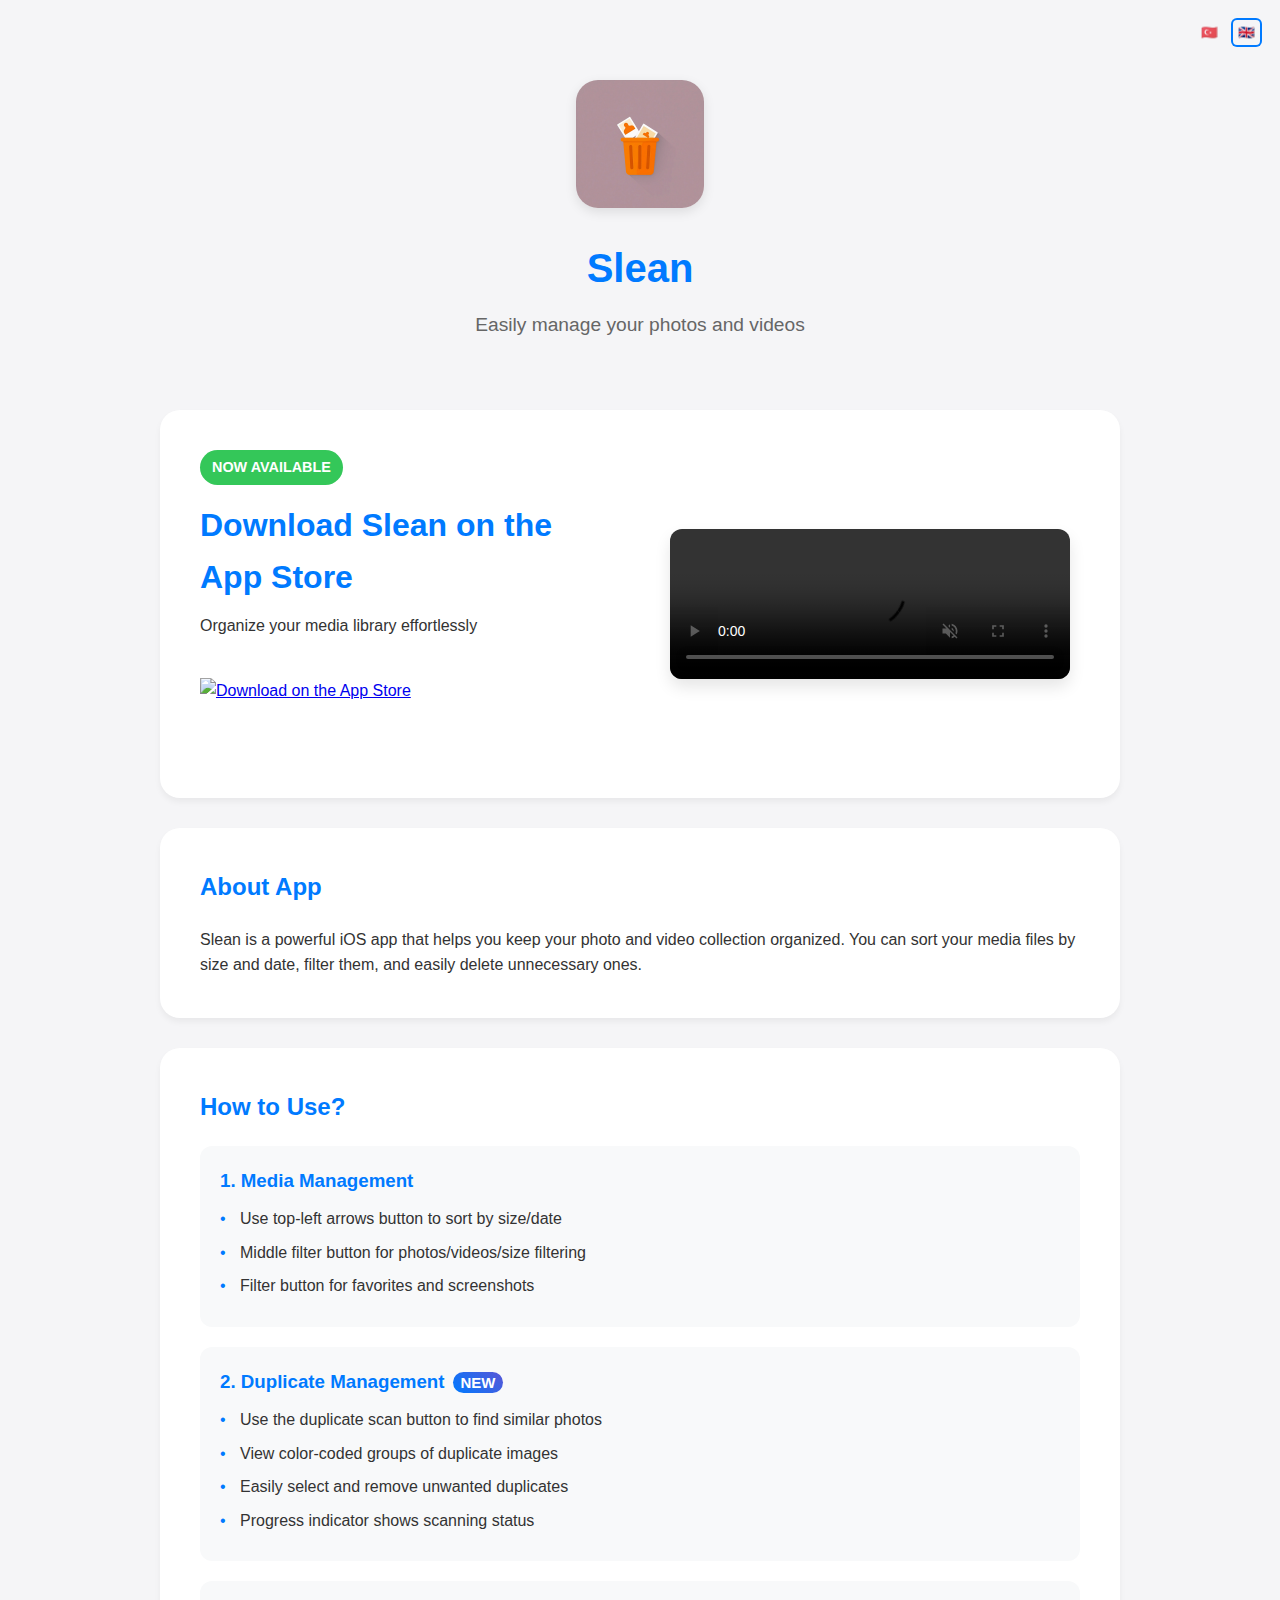
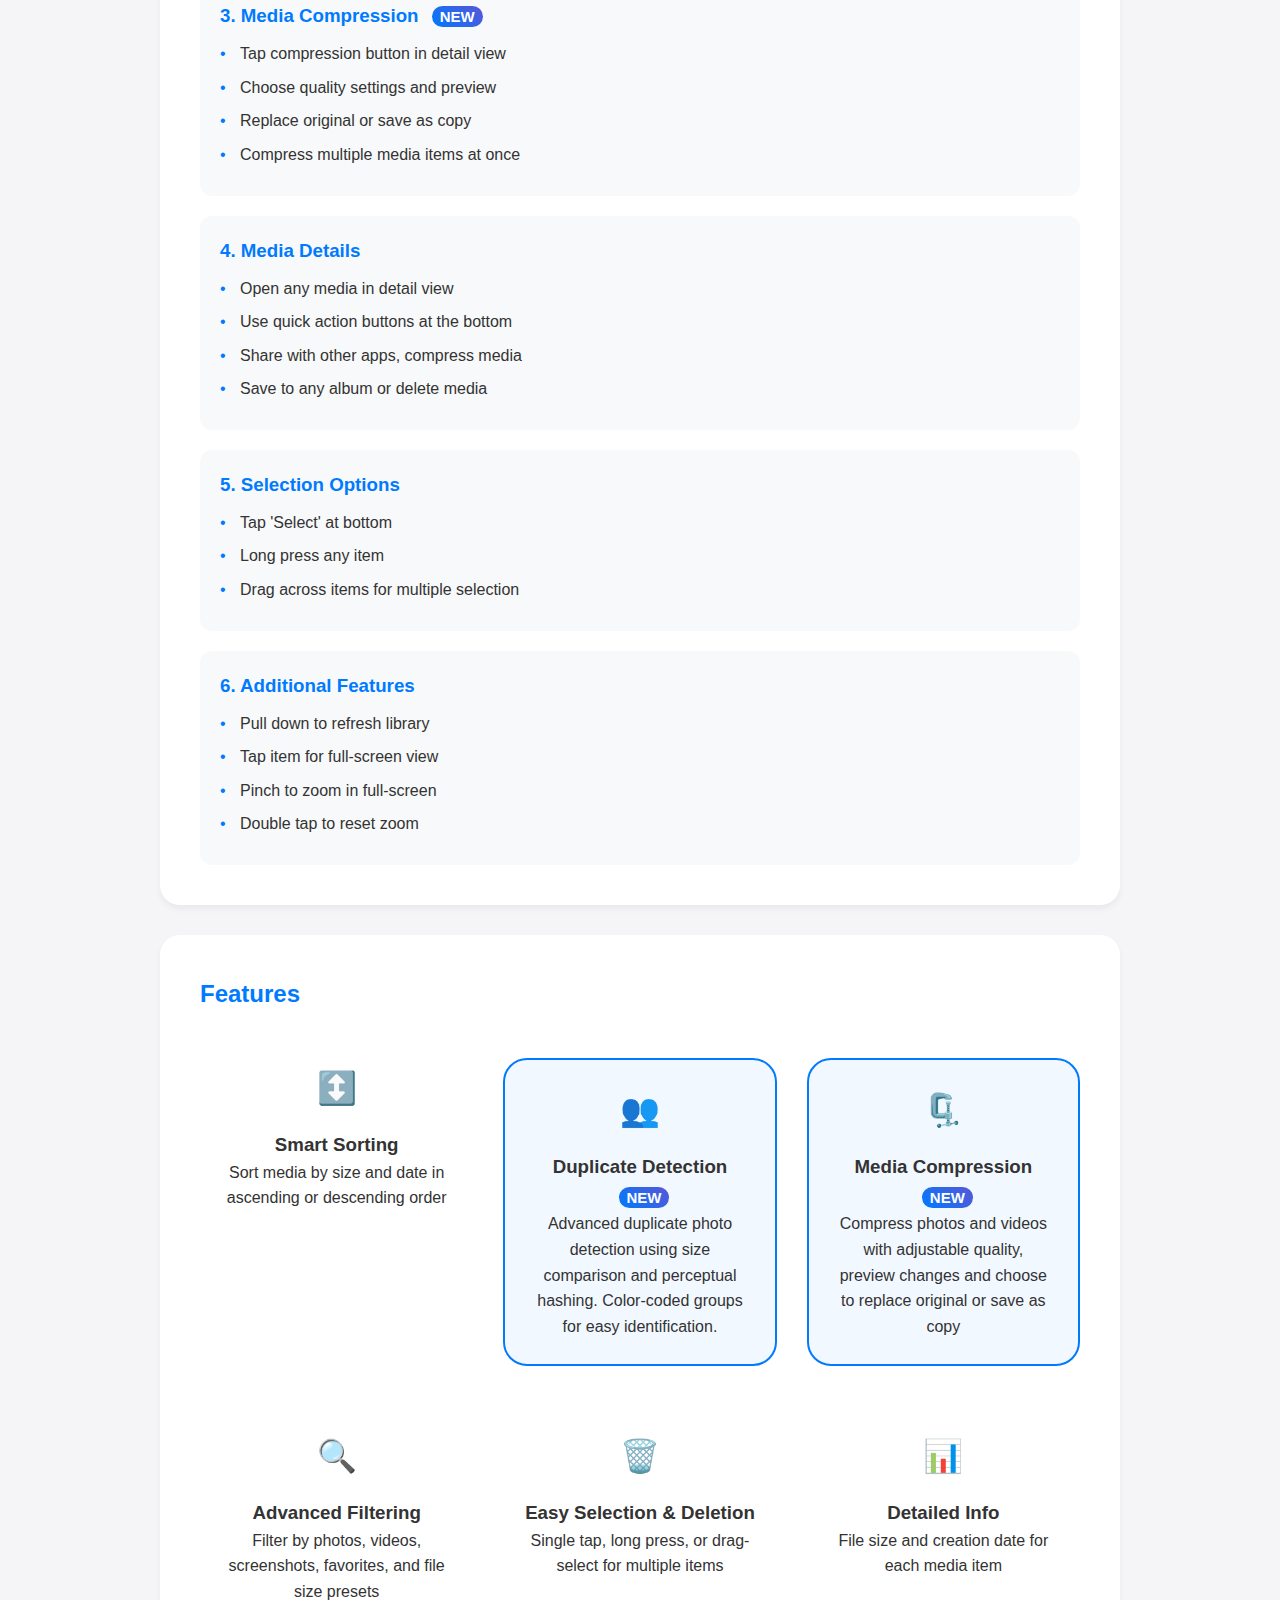
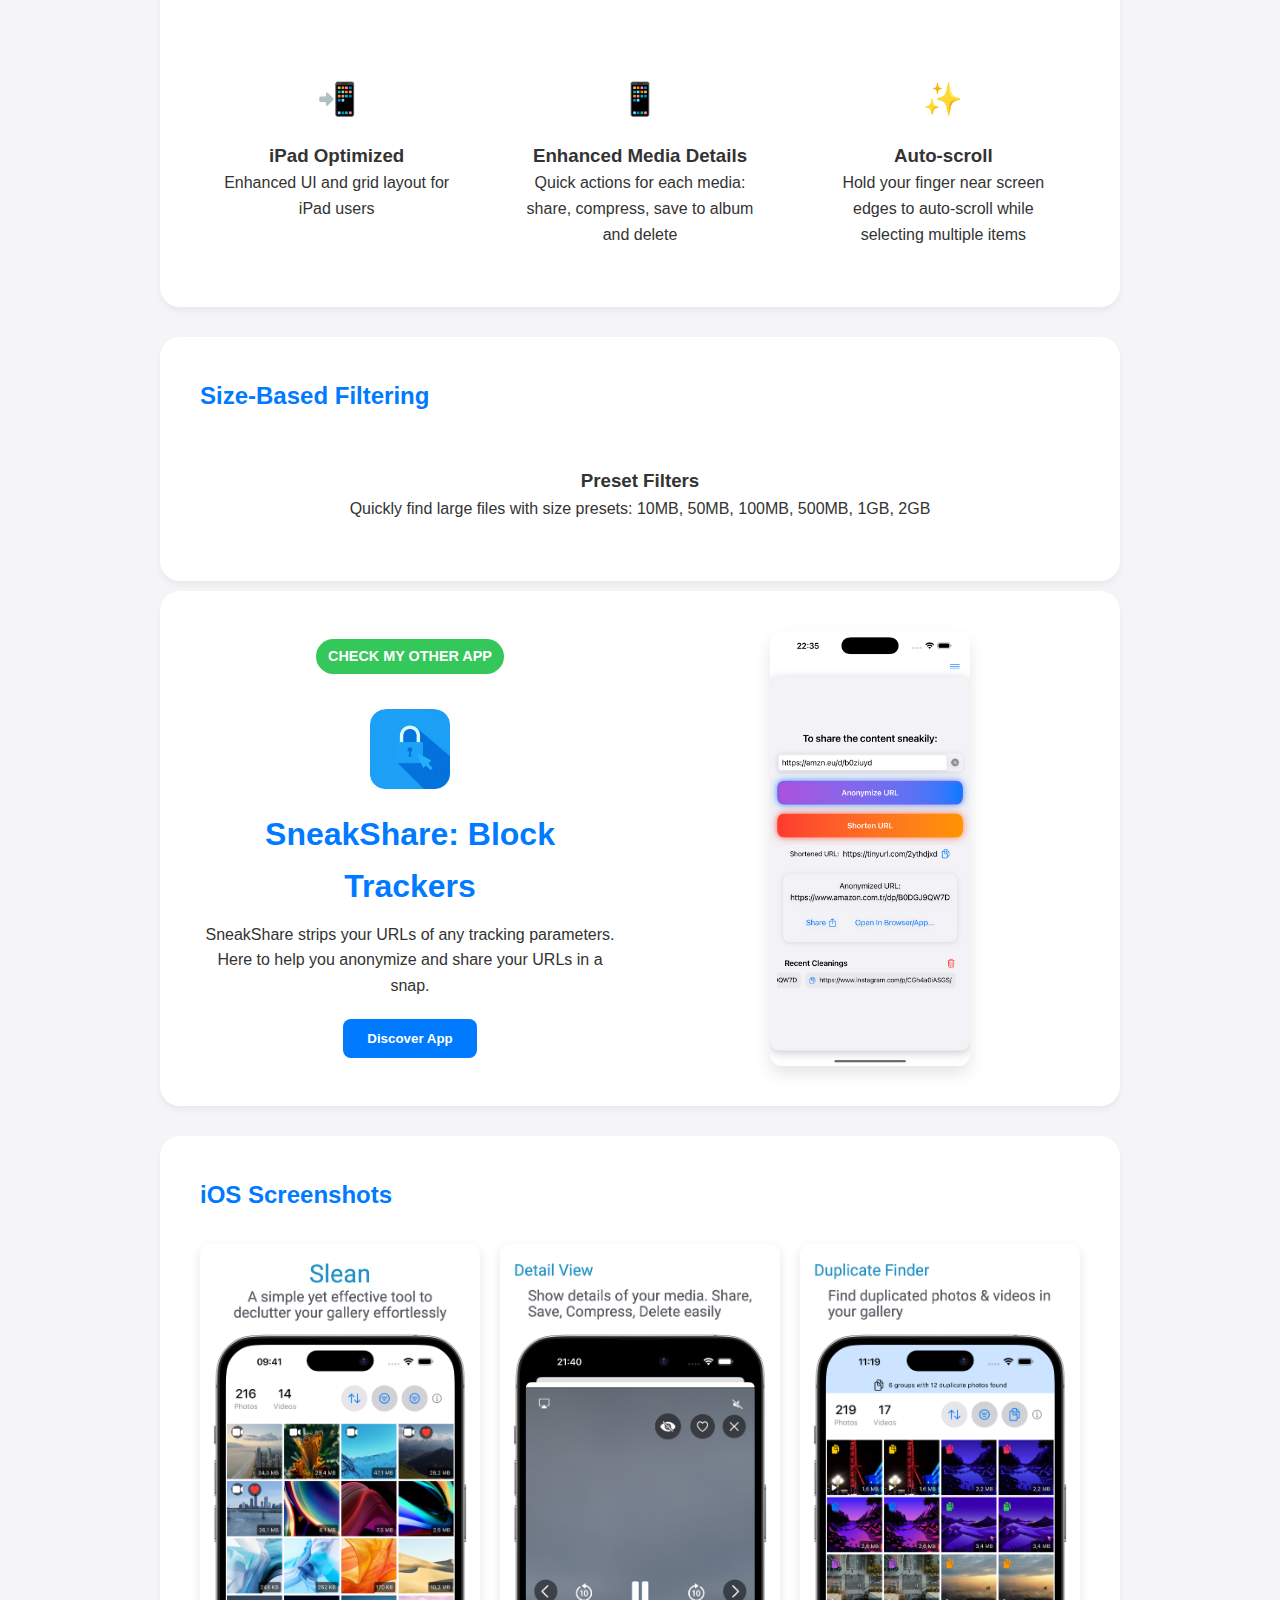
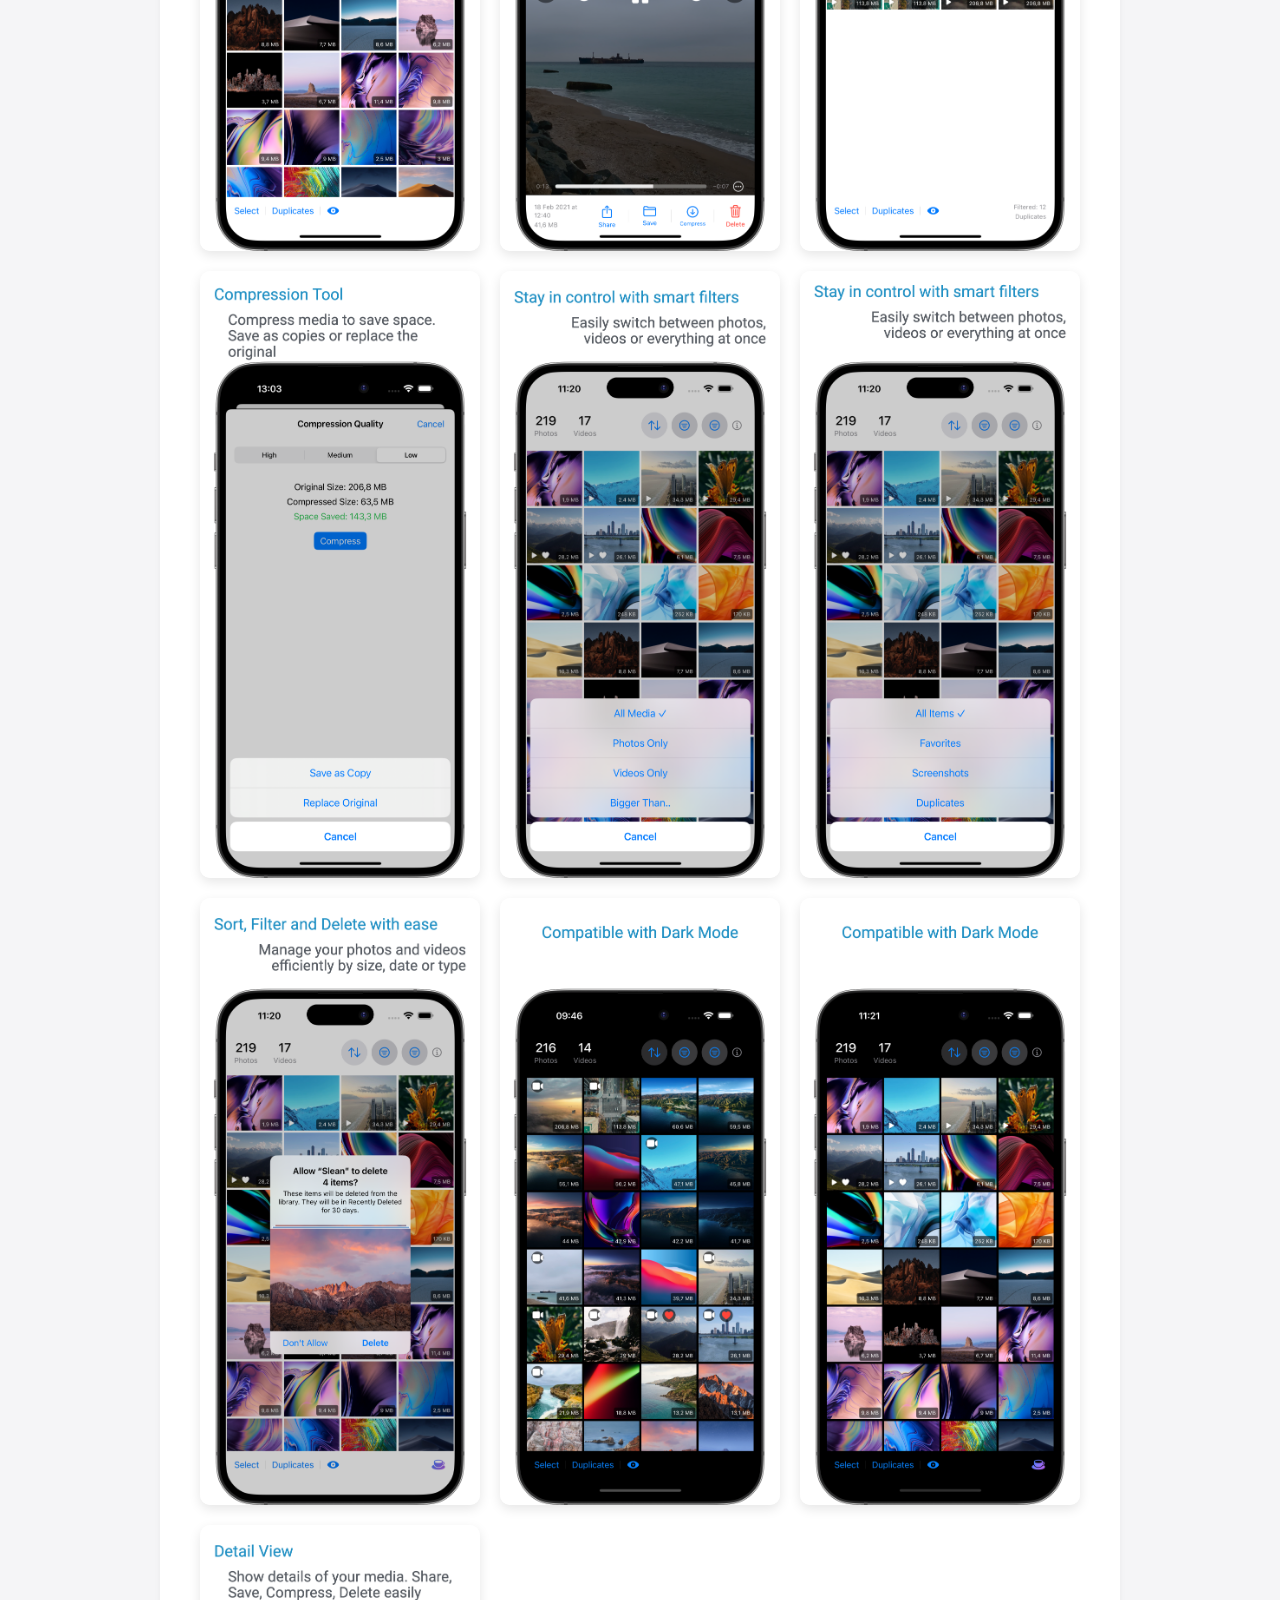
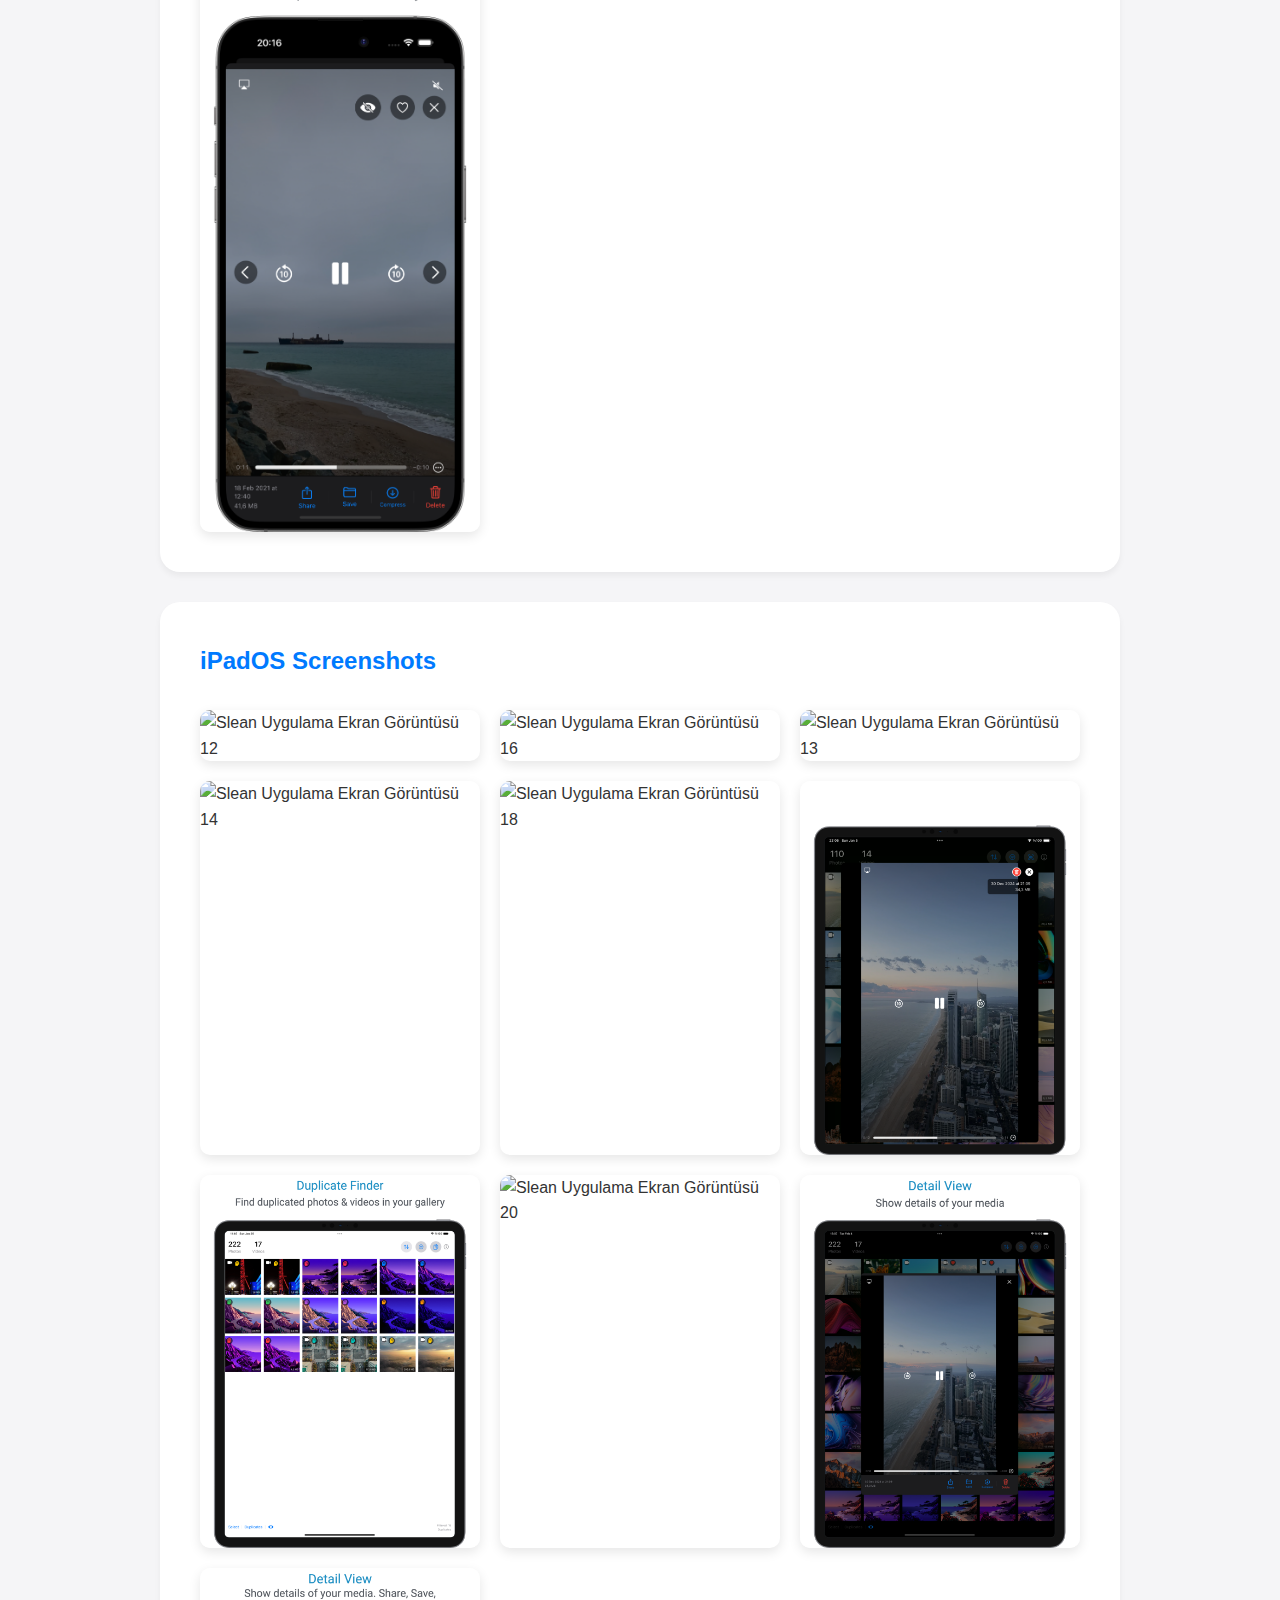
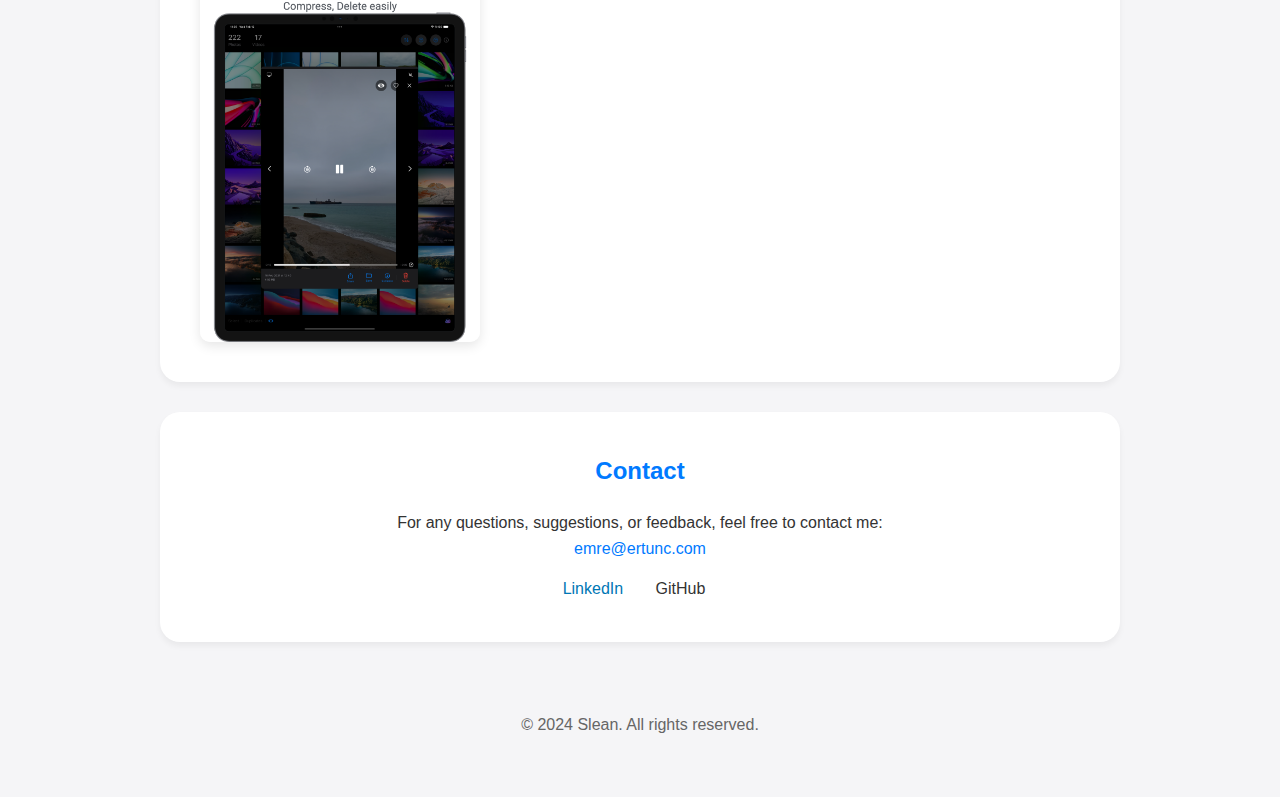
==== index.html @ 1caee4aa "text update" ====
<!DOCTYPE html>
<html lang="en">

<head>
    <meta charset="UTF-8">
    <meta name="viewport" content="width=device-width, initial-scale=1.0">
    <title>Slean - Photo and Video Management App</title>
    <style>
        :root {
            --primary-color: #007AFF;
            --text-color: #333;
            --bg-color: #f5f5f7;
            --section-bg: #ffffff;
        }

        * {
            margin: 0;
            padding: 0;
            box-sizing: border-box;
        }

        body {
            font-family: -apple-system, BlinkMacSystemFont, "Segoe UI", Roboto, Helvetica, Arial, sans-serif;
            line-height: 1.6;
            color: var(--text-color);
            background-color: var(--bg-color);
        }

        .container {
            position: relative;
            max-width: 1000px;
            margin: 0 auto;
            padding: 20px;
        }

        header {
            text-align: center;
            padding: 60px 0;
        }

        .app-icon {
            width: 128px;
            height: 128px;
            margin-bottom: 20px;
            border-radius: 22px;
            box-shadow: 0 4px 12px rgba(0, 0, 0, 0.1);
        }

        h1 {
            font-size: 2.5em;
            margin-bottom: 10px;
            color: var(--primary-color);
        }

        .tagline {
            font-size: 1.2em;
            color: #666;
            margin-bottom: 30px;
        }

        section {
            background: var(--section-bg);
            border-radius: 20px;
            padding: 40px;
            margin-bottom: 30px;
            box-shadow: 0 4px 6px rgba(0, 0, 0, 0.05);
        }

        h2 {
            color: var(--primary-color);
            margin-bottom: 20px;
        }

        .features {
            display: grid;
            grid-template-columns: repeat(auto-fit, minmax(200px, 1fr));
            gap: 30px;
            margin-top: 30px;
        }

        .feature {
            text-align: center;
            padding: 20px;
        }

        .feature-icon {
            font-size: 2em;
            color: var(--primary-color);
            margin-bottom: 15px;
        }

        .screenshots {
            display: grid;
            grid-template-columns: repeat(auto-fit, minmax(250px, 1fr));
            gap: 20px;
            margin-top: 30px;
        }

        .screenshot {
            width: 100%;
            border-radius: 10px;
            box-shadow: 0 4px 12px rgba(0, 0, 0, 0.1);
        }

        .contact {
            text-align: center;
        }

        .contact a {
            color: var(--primary-color);
            text-decoration: none;
            font-weight: 500;
        }

        .contact a:hover {
            text-decoration: underline;
        }

        footer {
            text-align: center;
            padding: 40px 0;
            color: #666;
        }

        .app-store {
            background: var(--section-bg);
            border-radius: 20px;
            padding: 40px;
            margin: -20px auto 30px;
            display: grid;
            grid-template-columns: 1fr 1fr;
            gap: 40px;
            align-items: center;
            box-shadow: 0 4px 6px rgba(0, 0, 0, 0.05);
        }

        .status-badge {
            background-color: #34C759;
            color: white;
            padding: 6px 12px;
            border-radius: 20px;
            font-size: 0.9em;
            font-weight: 600;
            display: inline-block;
            margin-bottom: 15px;
        }

        .store-content h2 {
            font-size: 2em;
            margin-bottom: 10px;
        }

        .store-badge {
            height: 80px;
            margin-top: 40px;
            display: block;
        }

        .app-preview {
            width: 100%;
            max-width: 500px;
            margin: 0 auto;
        }

        .preview-video {
            width: 100%;
            height: auto;
            display: block;
            border-radius: 12px;
            box-shadow: 0 8px 16px rgba(0, 0, 0, 0.1);
        }

        .usage-steps {
            display: flex;
            flex-direction: column;
            gap: 20px;
        }

        .step {
            background: #f8f9fa;
            padding: 20px;
            border-radius: 12px;
        }

        .step h3 {
            color: var(--primary-color);
            margin-bottom: 10px;
        }

        .step ul {
            list-style-type: none;
            padding-left: 0;
        }

        .step ul li {
            margin: 8px 0;
            padding-left: 20px;
            position: relative;
        }

        .step ul li:before {
            content: "•";
            color: var(--primary-color);
            position: absolute;
            left: 0;
        }

        @media (max-width: 768px) {
            section {
                padding: 30px 20px;
            }

            .features {
                grid-template-columns: 1fr;
            }

            .app-store {
                display: flex;
                flex-direction: column;
                gap: 30px;
                padding: 40px;
            }

            .store-content {
                order: 2;
            }

            .app-preview {
                order: 1;
            }
        }

        @media (min-width: 768px) {
            .app-store {
                flex-direction: row;
            }

            .store-content {
                flex: 1;
            }

            .app-preview {
                flex: 1;
            }
        }

        @media (max-width: 767px) {
            .app-store {
                text-align: center;
            }

            .store-badge {
                margin: 25px auto;
            }

            .preview-video {
                max-width: 100%;
                margin-top: 20px;
            }
        }

        .page-wrapper {
            position: relative;
            width: 100%;
        }

        .language-selector {
            position: fixed;
            top: 20px;
            right: 20px;
            display: flex;
            gap: 10px;
            z-index: 9999;
        }

        .language-btn {
            background: none;
            border: none;
            cursor: pointer;
            padding: 5px;
            opacity: 0.7;
            transition: opacity 0.3s;
        }

        .language-btn:hover {
            opacity: 1;
        }

        .language-btn.active {
            opacity: 1;
            box-shadow: 0 0 0 2px var(--primary-color);
            border-radius: 4px;
        }

        .duplicate-feature {
            background: linear-gradient(45deg, #007AFF, #5856D6);
            color: white;
            padding: 2px 8px;
            border-radius: 12px;
            font-size: 0.8em;
            margin-left: 8px;
        }

        .feature-highlight {
            border: 2px solid var(--primary-color);
            border-radius: 24px;
            padding: 25px;
            margin: 15px 0;
            background: rgba(0, 122, 255, 0.05);
        }

        .social-links {
            margin-top: 15px;
        }

        .social-links a {
            display: inline-block;
            margin-right: 20px;
            text-decoration: none;
            color: #0077b5;
            /* LinkedIn mavisi */
            transition: color 0.3s ease;
        }

        .social-links a:hover {
            color: #005582;
            /* Koyu LinkedIn mavisi */
        }

        .social-links a i {
            margin-right: 8px;
        }

        .social-links a[href*="github"] {
            color: #333;
            /* GitHub siyahı */
        }

        .social-links a[href*="github"]:hover {
            color: #000;
            /* Koyu siyah */
        }

        .modal {
            display: none;
            position: fixed;
            z-index: 9999;
            top: 0;
            left: 0;
            width: 100%;
            height: 100%;
            background-color: rgba(0, 0, 0, 0.9);
            padding: 20px;
        }

        .modal-content {
            max-width: 90%;
            max-height: 90vh;
            margin: auto;
            display: block;
            position: relative;
            top: 50%;
            transform: translateY(-50%);
        }

        .modal .close {
            position: absolute;
            right: 25px;
            top: 25px;
            color: #f1f1f1;
            font-size: 35px;
            font-weight: bold;
            cursor: pointer;
        }

        .screenshot {
            cursor: pointer;
            transition: opacity 0.3s;
        }

        .screenshot:hover {
            opacity: 0.8;
        }
    </style>
</head>

<body>
    <div class="language-selector">
        <button class="language-btn" onclick="changeLanguage('tr')" id="tr-btn">
            🇹🇷
        </button>
        <button class="language-btn" onclick="changeLanguage('en')" id="en-btn">
            🇬🇧
        </button>
    </div>

    <div class="page-wrapper">
        <div class="container">
            <div id="tr-content" style="display: none;">
                <header>
                    <img src="images/icon.png" alt="Slean Uygulama İkonu" class="app-icon">
                    <h1>Slean</h1>
                    <p class="tagline">Fotoğraf ve videolarınızı kolayca yönetin</p>
                </header>

                <section class="app-store">
                    <div class="store-content">
                        <div class="availability">
                            <span class="status-badge">ŞİMDİ YAYINDA</span>
                            <h2>App Store'dan Slean'i İndirin</h2>
                            <p>Medya kütüphanenizi zahmetsizce düzenleyin</p>
                            <a href="https://apps.apple.com/tr/app/slean/id6740009265" class="store-button">
                                <img src="https://tools.applemediaservices.com/api/badges/download-on-the-app-store/black/tr-tr"
                                    alt="App Store'dan İndir" class="store-badge">
                            </a>
                        </div>
                    </div>
                    <div class="app-preview" style="max-width: 400px; margin: 0 auto;">
                        <video autoplay loop muted playsinline controls controlslist="nodownload" preload="auto"
                            class="preview-video" crossorigin="anonymous">
                            <source src="images/slean_now_available_video.mp4" type="video/mp4"
                                codecs="avc1.42E01E,mp4a.40.2">
                            Your browser does not support the video tag.
                        </video>
                    </div>
                </section>
                <section>
                    <h2>Uygulama Hakkında</h2>
                    <p>Slean, fotoğraf ve video koleksiyonunuzu düzenli tutmanıza yardımcı olan güçlü bir iOS
                        uygulamasıdır. Medya dosyalarınızı boyuta ve tarihe göre sıralayabilir, filtreleyebilir ve
                        gereksiz olanları kolayca silebilirsiniz.</p>
                </section>

                <section>
                    <h2>Nasıl Kullanılır?</h2>
                    <div class="usage-steps">
                        <div class="step">
                            <h3>1. Medya Yönetimi</h3>
                            <ul>
                                <li>Boyut/tarih sıralaması için sol üst ok butonunu kullanın</li>
                                <li>Fotoğraf/video/boyut filtrelemesi için orta filtre butonunu kullanın</li>
                                <li>Favoriler ve ekran görüntüleri için filtre butonunu kullanın</li>
                            </ul>
                        </div>
                        <div class="step">
                            <h3>2. Tekrarlanan Fotoğraf Yönetimi <span class="duplicate-feature">YENİ</span></h3>
                            <ul>
                                <li>Benzer fotoğrafları bulmak için tarama butonunu kullanın</li>
                                <li>Tekrarlanan fotoğrafları renkli gruplar halinde görüntüleyin</li>
                                <li>İstenmeyen tekrarlanan fotoğrafları kolayca seçin ve silin</li>
                                <li>İlerleme göstergesi tarama durumunu gösterir</li>
                            </ul>
                        </div>
                        <div class="step">
                            <h3>3. Medya Sıkıştırma <span class="duplicate-feature">YENİ</span></h3>
                            <ul>
                                <li>Detay görünümünde sıkıştırma butonuna dokunun</li>
                                <li>Kalite ayarını seçin ve önizleyin</li>
                                <li>Orijinali değiştirin veya kopya olarak kaydedin</li>
                                <li>Birden fazla medyayı aynı anda sıkıştırın</li>
                            </ul>
                        </div>
                        <div class="step">
                            <h3>4. Medya Detayları</h3>
                            <ul>
                                <li>Herhangi bir medyayı detay görünümünde açın</li>
                                <li>Alt kısımdaki hızlı işlem butonlarını kullanın</li>
                                <li>Diğer uygulamalarla paylaşın, medyayı sıkıştırın</li>
                                <li>İstediğiniz albüme kaydedin veya medyayı silin</li>
                            </ul>
                        </div>
                        <div class="step">
                            <h3>5. Seçim Seçenekleri</h3>
                            <ul>
                                <li>Alt kısımdaki 'Seç' butonuna dokunun</li>
                                <li>Herhangi bir öğeye uzun basın</li>
                                <li>Çoklu seçim için öğeler üzerinde sürükleyin</li>
                            </ul>
                        </div>

                        <div class="step">
                            <h3>6. Ek Özellikler</h3>
                            <ul>
                                <li>Kütüphaneyi yenilemek için aşağı çekin</li>
                                <li>Tam ekran görüntülemek için öğeye dokunun</li>
                                <li>Tam ekranda yakınlaştırmak için sıkıştırın</li>
                                <li>Yakınlaştırmayı sıfırlamak için çift dokunun</li>
                            </ul>
                        </div>
                    </div>
                </section>

                <section>
                    <h2>Özellikler</h2>
                    <div class="features">
                        <div class="feature">
                            <div class="feature-icon">↕️</div>
                            <h3>Akıllı Sıralama</h3>
                            <p>Medyayı boyuta ve tarihe göre artan veya azalan sırada sıralayın</p>
                        </div>
                        <div class="feature feature-highlight">
                            <div class="feature-icon">👥</div>
                            <h3>Tekrarlanan Fotoğraf Tespiti <span class="duplicate-feature">YENİ</span></h3>
                            <p>Boyut karşılaştırması ve görsel analiz kullanarak tekrarlanan fotoğrafları tespit eder.
                                Tekrarlananlar renkli olarak gruplanır.</p>
                        </div>
                        <div class="feature feature-highlight">
                            <div class="feature-icon">🗜️</div>
                            <h3>Medya Sıkıştırma <span class="duplicate-feature">YENİ</span></h3>
                            <p>Fotoğraf ve videoları ayarlanabilir kalitede sıkıştırma, önizleme ve orijinali değiştirme
                                veya kopya olarak kaydetme seçenekleri</p>
                        </div>
                        <div class="feature">
                            <div class="feature-icon">🔍</div>
                            <h3>Gelişmiş Filtreleme</h3>
                            <p>Fotoğrafları, videoları, ekran görüntülerini, favorileri ve dosya boyutlarını filtreleme
                            </p>
                        </div>
                        <div class="feature">
                            <div class="feature-icon">🗑️</div>
                            <h3>Kolay Seçim ve Silme</h3>
                            <p>Tek dokunuş, uzun basma veya sürükleyerek çoklu seçim</p>
                        </div>
                        <div class="feature">
                            <div class="feature-icon">📊</div>
                            <h3>Detaylı Bilgi</h3>
                            <p>Her medya öğesi için dosya boyutu ve oluşturma tarihi</p>
                        </div>
                        <div class="feature">
                            <div class="feature-icon">📲</div>
                            <h3>iPad Uyumlu</h3>
                            <p>iPad kullanıcıları için geliştirilmiş arayüz ve ızgara düzeni</p>
                        </div>
                        <div class="feature">
                            <div class="feature-icon">📱</div>
                            <h3>Gelişmiş Medya Detayları</h3>
                            <p>Her medya için hızlı işlemler: paylaş, sıkıştır, albüme kaydet ve sil</p>
                        </div>
                        <div class="feature">
                            <div class="feature-icon">✨</div>
                            <h3>Otomatik Kaydırma</h3>
                            <p>Çoklu seçim yaparken parmağınızı ekranın kenarlarında tutarak otomatik kaydırma</p>
                        </div>
                    </div>
                </section>

                <section>
                    <h2>Boyuta Göre Filtreleme</h2>
                    <div class="features">
                        <div class="feature">
                            <h3>Hazır Filtreler</h3>
                            <p>Büyük dosyaları hızlıca bulmak için hazır boyut seçenekleri: 10MB, 50MB, 100MB, 500MB,
                                1GB, 2GB</p>
                        </div>
                    </div>
                </section>

                <section class="app-store">
                    <div class="store-content">
                        <div class="availability" style="text-align: center;">
                            <span class="status-badge">DİĞER UYGULAMAMI DENEYİN</span>
                            <img src="images/sneakshare-logo.png" alt="SneakShare" style="height: 80px; margin: 20px auto; display: block;">
                            <h2>SneakShare: Link Temizleme</h2>
                            <p>SneakShare, URL'lerinizi izleme parametrelerinden arındırır. SneakShare, URL'lerinizi hızlıca anonimleştirmenize ve paylaşmanıza yardımcı olmak için burada.</p>
                            <a href="https://emreertunc.github.io/sneakshareapp/" target="_blank" rel="noopener noreferrer" class="store-button" style="display: block; text-align: center;">
                                <button style="background: var(--primary-color); color: white; padding: 12px 24px; border: none; border-radius: 8px; font-weight: 600; margin-top: 20px; cursor: pointer;">
                                    Uygulamayı Keşfet
                                </button>
                            </a>
                        </div>
                    </div>
                    <div class="app-preview" style="max-width: 200px; margin: 0 auto;">
                        <img src="images/sneakshare-preview.png" alt="SneakShare Preview" class="preview-video" style="width: 100%; border-radius: 12px; box-shadow: 0 8px 16px rgba(0, 0, 0, 0.1);">
                    </div>
                </section>

                <section>
                    <h2>iOS Ekran Görüntüleri</h2>
                    <div class="screenshots">
                        <img src="images/iphone_14_pro_max_ss_1.png" alt="Slean Uygulama Ekran Görüntüsü 1"
                            class="screenshot">
                        <img src="images/iphone_14_pro_max_ss_4.png" alt="Slean Uygulama Ekran Görüntüsü 5"
                            class="screenshot">
                        <img src="images/iphone_14_pro_max_ss_2.png" alt="Slean Uygulama Ekran Görüntüsü 2"
                            class="screenshot">
                        <img src="images/iphone_14_pro_max_ss_3.png" alt="Slean Uygulama Ekran Görüntüsü 3"
                            class="screenshot">
                        <img src="images/iphone_14_pro_max_ss_6.png" alt="Slean Uygulama Ekran Görüntüsü 7"
                            class="screenshot">
                        <img src="images/iphone_14_pro_max_ss_7.png" alt="Slean Uygulama Ekran Görüntüsü 8"
                            class="screenshot">
                        <img src="images/iphone_14_pro_max_ss_5.png" alt="Slean Uygulama Ekran Görüntüsü 6"
                            class="screenshot">
                        <img src="images/iphone_14_pro_max_ss_8.png" alt="Slean Uygulama Ekran Görüntüsü 9"
                            class="screenshot">
                        <img src="images/iphone_14_pro_max_ss_9.png" alt="Slean Uygulama Ekran Görüntüsü 10"
                            class="screenshot">
                        <img src="images/iphone_14_pro_max_ss_10.png" alt="Slean Uygulama Ekran Görüntüsü 4"
                            class="screenshot">
                    </div>
                </section>

                <section>
                    <h2>iPadOS Ekran Görüntüleri</h2>
                    <div class="screenshots">
                        <img src="images/ipad_pro_13_inch_ss_1.png" alt="Slean Uygulama Ekran Görüntüsü 12"
                            class="screenshot">
                        <img src="images/ipad_pro_13_inch_ss_4.png" alt="Slean Uygulama Ekran Görüntüsü 16"
                            class="screenshot">
                        <img src="images/ipad_pro_13_inch_ss_2.png" alt="Slean Uygulama Ekran Görüntüsü 13"
                            class="screenshot">
                        <img src="images/ipad_pro_13_inch_ss_3.png" alt="Slean Uygulama Ekran Görüntüsü 14"
                            class="screenshot">
                        <img src="images/ipad_pro_13_inch_ss_6.png" alt="Slean Uygulama Ekran Görüntüsü 18"
                            class="screenshot">
                        <img src="images/ipad_pro_13_inch_ss_7.png" alt="Slean Uygulama Ekran Görüntüsü 19"
                            class="screenshot">
                        <img src="images/ipad_pro_13_inch_ss_5.png" alt="Slean Uygulama Ekran Görüntüsü 17"
                            class="screenshot">
                        <img src="images/ipad_pro_13_inch_ss_8.png" alt="Slean Uygulama Ekran Görüntüsü 20"
                            class="screenshot">
                        <img src="images/ipad_pro_13_inch_ss_9.png" alt="Slean Uygulama Ekran Görüntüsü 21"
                            class="screenshot">
                        <img src="images/ipad_pro_13_inch_ss_10.png" alt="Slean Uygulama Ekran Görüntüsü 15"
                            class="screenshot">
                    </div>
                </section>

                <section class="contact">
                    <h2>İletişim</h2>
                    <p>Herhangi bir soru, öneri veya geri bildirim için benimle iletişime geçebilirsiniz:</p>
                    <p><a href="mailto:emre@ertunc.com?subject=Slean%20Hakkında">emre@ertunc.com</a></p>

                    <div class="social-links">
                        <a href="https://www.linkedin.com/in/emrertunc/" target="_blank" rel="noopener noreferrer">
                            <i class="fab fa-linkedin"></i>
                            <span>LinkedIn</span>
                        </a>
                        <a href="https://github.com/emreertunc" target="_blank" rel="noopener noreferrer">
                            <i class="fab fa-github"></i>
                            <span>GitHub</span>
                        </a>
                    </div>
                </section>

                <footer>
                    <p>© 2024 Slean. Tüm hakları saklıdır.</p>
                </footer>
            </div>

            <div id="en-content">
                <header>
                    <img src="images/icon.png" alt="Slean App Icon" class="app-icon">
                    <h1>Slean</h1>
                    <p class="tagline">Easily manage your photos and videos</p>
                </header>

                <section class="app-store">
                    <div class="store-content">
                        <div class="availability">
                            <span class="status-badge">NOW AVAILABLE</span>
                            <h2>Download Slean on the App Store</h2>
                            <p>Organize your media library effortlessly</p>
                            <a href="https://apps.apple.com/tr/app/slean/id6740009265" class="store-button">
                                <img src="https://tools.applemediaservices.com/api/badges/download-on-the-app-store/black/en-us"
                                    alt="Download on the App Store" class="store-badge">
                            </a>
                        </div>
                    </div>
                    <div class="app-preview" style="max-width: 400px; margin: 0 auto;">
                        <video autoplay loop muted playsinline controls controlslist="nodownload" preload="auto"
                            class="preview-video">
                            <source src="images/slean_now_available_video.mp4" type="video/mp4">
                            Your browser does not support the video tag.
                        </video>
                    </div>
                </section>

                <section>
                    <h2>About App</h2>
                    <p>Slean is a powerful iOS app that helps you keep your photo and video collection organized. You
                        can sort
                        your media files by size and date, filter them, and easily delete unnecessary ones.</p>
                </section>

                <section>
                    <h2>How to Use?</h2>
                    <div class="usage-steps">
                        <div class="step">
                            <h3>1. Media Management</h3>
                            <ul>
                                <li>Use top-left arrows button to sort by size/date</li>
                                <li>Middle filter button for photos/videos/size filtering</li>
                                <li>Filter button for favorites and screenshots</li>
                            </ul>
                        </div>
                        <div class="step">
                            <h3>2. Duplicate Management<span class="duplicate-feature">NEW</span></h3>
                            <ul>
                                <li>Use the duplicate scan button to find similar photos</li>
                                <li>View color-coded groups of duplicate images</li>
                                <li>Easily select and remove unwanted duplicates</li>
                                <li>Progress indicator shows scanning status</li>
                            </ul>
                        </div>
                        <div class="step">
                            <h3>3. Media Compression <span class="duplicate-feature">NEW</span></h3>
                            <ul>
                                <li>Tap compression button in detail view</li>
                                <li>Choose quality settings and preview</li>
                                <li>Replace original or save as copy</li>
                                <li>Compress multiple media items at once</li>
                            </ul>
                        </div>
                        <div class="step">
                            <h3>4. Media Details</h3>
                            <ul>
                                <li>Open any media in detail view</li>
                                <li>Use quick action buttons at the bottom</li>
                                <li>Share with other apps, compress media</li>
                                <li>Save to any album or delete media</li>
                            </ul>
                        </div>
                        <div class="step">
                            <h3>5. Selection Options</h3>
                            <ul>
                                <li>Tap 'Select' at bottom</li>
                                <li>Long press any item</li>
                                <li>Drag across items for multiple selection</li>
                            </ul>
                        </div>

                        <div class="step">
                            <h3>6. Additional Features</h3>
                            <ul>
                                <li>Pull down to refresh library</li>
                                <li>Tap item for full-screen view</li>
                                <li>Pinch to zoom in full-screen</li>
                                <li>Double tap to reset zoom</li>
                            </ul>
                        </div>
                    </div>
                </section>

                <section>
                    <h2>Features</h2>
                    <div class="features">
                        <div class="feature">
                            <div class="feature-icon">↕️</div>
                            <h3>Smart Sorting</h3>
                            <p>Sort media by size and date in ascending or descending order</p>
                        </div>
                        <div class="feature feature-highlight">
                            <div class="feature-icon">👥</div>
                            <h3>Duplicate Detection <span class="duplicate-feature">NEW</span></h3>
                            <p>Advanced duplicate photo detection using size comparison and perceptual hashing.
                                Color-coded groups for easy identification.</p>
                        </div>
                        <div class="feature feature-highlight">
                            <div class="feature-icon">🗜️</div>
                            <h3>Media Compression <span class="duplicate-feature">NEW</span></h3>
                            <p>Compress photos and videos with adjustable quality, preview changes and choose to replace
                                original or save as copy</p>
                        </div>
                        <div class="feature">
                            <div class="feature-icon">🔍</div>
                            <h3>Advanced Filtering</h3>
                            <p>Filter by photos, videos, screenshots, favorites, and file size presets</p>
                        </div>
                        <div class="feature">
                            <div class="feature-icon">🗑️</div>
                            <h3>Easy Selection & Deletion</h3>
                            <p>Single tap, long press, or drag-select for multiple items</p>
                        </div>
                        <div class="feature">
                            <div class="feature-icon">📊</div>
                            <h3>Detailed Info</h3>
                            <p>File size and creation date for each media item</p>
                        </div>
                        <div class="feature">
                            <div class="feature-icon">📲</div>
                            <h3>iPad Optimized</h3>
                            <p>Enhanced UI and grid layout for iPad users</p>
                        </div>
                        <div class="feature">
                            <div class="feature-icon">📱</div>
                            <h3>Enhanced Media Details</h3>
                            <p>Quick actions for each media: share, compress, save to album and delete</p>
                        </div>
                        <div class="feature">
                            <div class="feature-icon">✨</div>
                            <h3>Auto-scroll</h3>
                            <p>Hold your finger near screen edges to auto-scroll while selecting multiple items</p>
                        </div>
                    </div>
                </section>

                <section>
                    <h2>Size-Based Filtering</h2>
                    <div class="features">
                        <div class="feature">
                            <h3>Preset Filters</h3>
                            <p>Quickly find large files with size presets: 10MB, 50MB, 100MB, 500MB, 1GB, 2GB</p>
                        </div>
                    </div>
                </section>

                <section class="app-store">
                    <div class="store-content">
                        <div class="availability" style="text-align: center;">
                            <span class="status-badge">CHECK MY OTHER APP</span>
                            <img src="images/sneakshare-logo.png" alt="SneakShare" style="height: 80px; margin: 20px auto; display: block;">
                            <h2>SneakShare: Block Trackers</h2>
                            <p>SneakShare strips your URLs of any tracking parameters. Here to help you anonymize and share your URLs in a snap.</p>
                            <a href="https://emreertunc.github.io/sneakshareapp/" target="_blank" rel="noopener noreferrer" class="store-button" style="display: block; text-align: center;">
                                <button style="background: var(--primary-color); color: white; padding: 12px 24px; border: none; border-radius: 8px; font-weight: 600; margin-top: 20px; cursor: pointer;">
                                    Discover App
                                </button>
                            </a>
                        </div>
                    </div>
                    <div class="app-preview" style="max-width: 200px; margin: 0 auto;">
                        <img src="images/sneakshare-preview.png" alt="SneakShare Preview" class="preview-video" style="width: 100%; border-radius: 12px; box-shadow: 0 8px 16px rgba(0, 0, 0, 0.1);">
                    </div>
                </section>

                <section>
                    <h2>iOS Screenshots</h2>
                    <div class="screenshots">
                        <img src="images/iphone_14_pro_max_ss_1.png" alt="Slean Uygulama Ekran Görüntüsü 1"
                            class="screenshot">
                        <img src="images/iphone_14_pro_max_ss_4.png" alt="Slean Uygulama Ekran Görüntüsü 5"
                            class="screenshot">
                        <img src="images/iphone_14_pro_max_ss_2.png" alt="Slean Uygulama Ekran Görüntüsü 2"
                            class="screenshot">
                        <img src="images/iphone_14_pro_max_ss_3.png" alt="Slean Uygulama Ekran Görüntüsü 3"
                            class="screenshot">
                        <img src="images/iphone_14_pro_max_ss_6.png" alt="Slean Uygulama Ekran Görüntüsü 7"
                            class="screenshot">
                        <img src="images/iphone_14_pro_max_ss_7.png" alt="Slean Uygulama Ekran Görüntüsü 8"
                            class="screenshot">
                        <img src="images/iphone_14_pro_max_ss_5.png" alt="Slean Uygulama Ekran Görüntüsü 6"
                            class="screenshot">
                        <img src="images/iphone_14_pro_max_ss_8.png" alt="Slean Uygulama Ekran Görüntüsü 9"
                            class="screenshot">
                        <img src="images/iphone_14_pro_max_ss_9.png" alt="Slean Uygulama Ekran Görüntüsü 10"
                            class="screenshot">
                        <img src="images/iphone_14_pro_max_ss_10.png" alt="Slean Uygulama Ekran Görüntüsü 4"
                            class="screenshot">
                    </div>
                </section>

                <section>
                    <h2>iPadOS Screenshots</h2>
                    <div class="screenshots">
                        <img src="images/ipad_pro_13_inch_ss_1.png" alt="Slean Uygulama Ekran Görüntüsü 12"
                            class="screenshot">
                        <img src="images/ipad_pro_13_inch_ss_4.png" alt="Slean Uygulama Ekran Görüntüsü 16"
                            class="screenshot">
                        <img src="images/ipad_pro_13_inch_ss_2.png" alt="Slean Uygulama Ekran Görüntüsü 13"
                            class="screenshot">
                        <img src="images/ipad_pro_13_inch_ss_3.png" alt="Slean Uygulama Ekran Görüntüsü 14"
                            class="screenshot">
                        <img src="images/ipad_pro_13_inch_ss_6.png" alt="Slean Uygulama Ekran Görüntüsü 18"
                            class="screenshot">
                        <img src="images/ipad_pro_13_inch_ss_7.png" alt="Slean Uygulama Ekran Görüntüsü 19"
                            class="screenshot">
                        <img src="images/ipad_pro_13_inch_ss_5.png" alt="Slean Uygulama Ekran Görüntüsü 17"
                            class="screenshot">
                        <img src="images/ipad_pro_13_inch_ss_8.png" alt="Slean Uygulama Ekran Görüntüsü 20"
                            class="screenshot">
                        <img src="images/ipad_pro_13_inch_ss_9.png" alt="Slean Uygulama Ekran Görüntüsü 21"
                            class="screenshot">
                        <img src="images/ipad_pro_13_inch_ss_10.png" alt="Slean Uygulama Ekran Görüntüsü 15"
                            class="screenshot">
                    </div>
                </section>

                <section class="contact">
                    <h2>Contact</h2>
                    <p>For any questions, suggestions, or feedback, feel free to contact me:</p>
                    <p><a href="mailto:emre@ertunc.com?subject=About%20Slean">emre@ertunc.com</a></p>

                    <div class="social-links">
                        <a href="https://www.linkedin.com/in/emrertunc/" target="_blank" rel="noopener noreferrer">
                            <i class="fab fa-linkedin"></i>
                            <span>LinkedIn</span>
                        </a>
                        <a href="https://github.com/emreertunc" target="_blank" rel="noopener noreferrer">
                            <i class="fab fa-github"></i>
                            <span>GitHub</span>
                        </a>
                    </div>
                </section>

                <footer>
                    <p>© 2024 Slean. All rights reserved.</p>
                </footer>
            </div>
        </div>
    </div>

    <div id="imageModal" class="modal">
        <span class="close">&times;</span>
        <img class="modal-content" id="modalImage">
    </div>

    <script>
        function changeLanguage(lang) {
            const trContent = document.getElementById('tr-content');
            const enContent = document.getElementById('en-content');
            const trBtn = document.getElementById('tr-btn');
            const enBtn = document.getElementById('en-btn');

            if (lang === 'tr') {
                trContent.style.display = 'block';
                enContent.style.display = 'none';
                trBtn.classList.add('active');
                enBtn.classList.remove('active');
            } else {
                trContent.style.display = 'none';
                enContent.style.display = 'block';
                trBtn.classList.remove('active');
                enBtn.classList.add('active');
            }
        }

        // Tarayıcı dilini kontrol et ve ona göre içeriği göster
        document.addEventListener('DOMContentLoaded', function () {
            const userLang = navigator.language || navigator.userLanguage;
            changeLanguage(userLang.startsWith('tr') ? 'tr' : 'en');
        });

        // Modal için gerekli elementleri seç
        const modal = document.getElementById("imageModal");
        const modalImg = document.getElementById("modalImage");
        const closeBtn = document.getElementsByClassName("close")[0];

        // Tüm screenshot sınıfına sahip görsellere tıklama olayı ekle
        document.querySelectorAll('.screenshot').forEach(img => {
            img.onclick = function() {
                modal.style.display = "block";
                modalImg.src = this.src;
            }
        });

        // Çarpı işaretine tıklandığında modalı kapat
        closeBtn.onclick = function() {
            modal.style.display = "none";
        }

        // Modal dışına tıklandığında modalı kapat
        modal.onclick = function(event) {
            if (event.target === modal) {
                modal.style.display = "none";
            }
        }

        // ESC tuşuna basıldığında modalı kapat
        document.addEventListener('keydown', function(event) {
            if (event.key === "Escape") {
                modal.style.display = "none";
            }
        });
    </script>
</body>

</html>
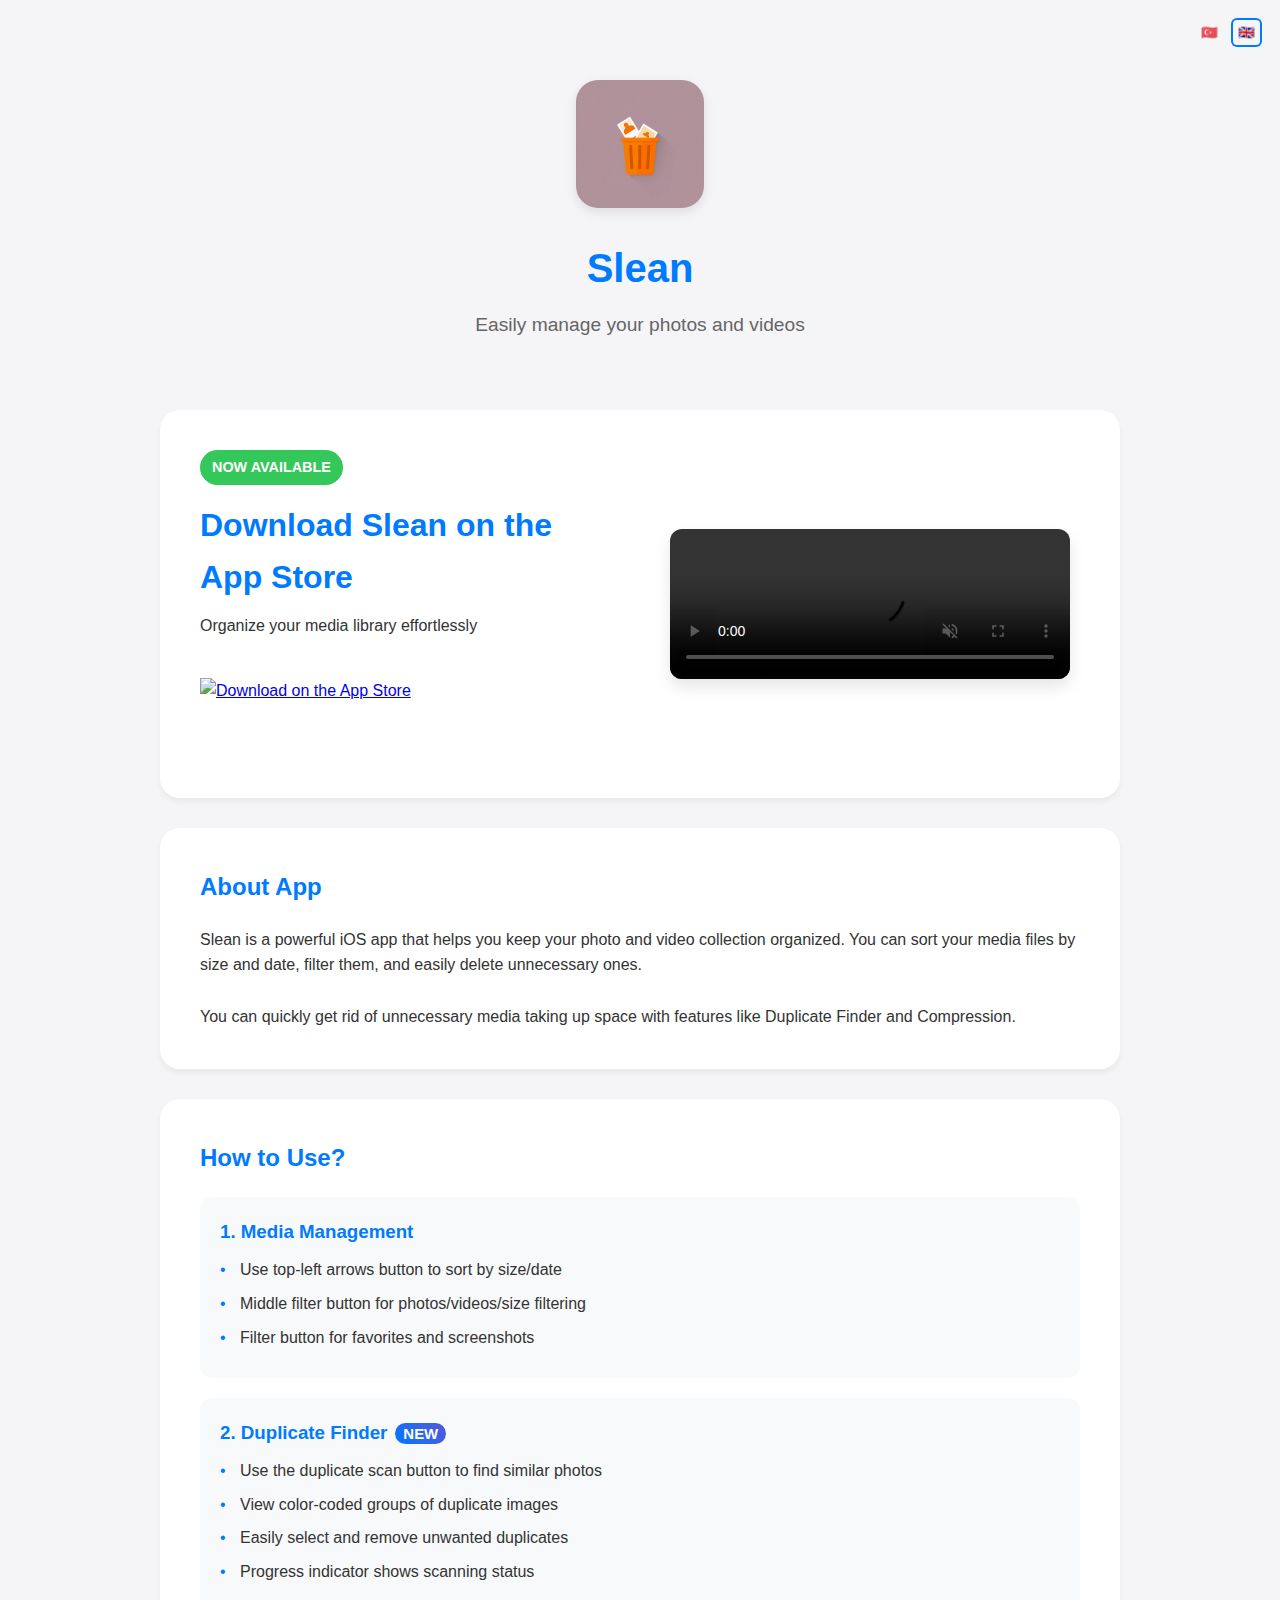
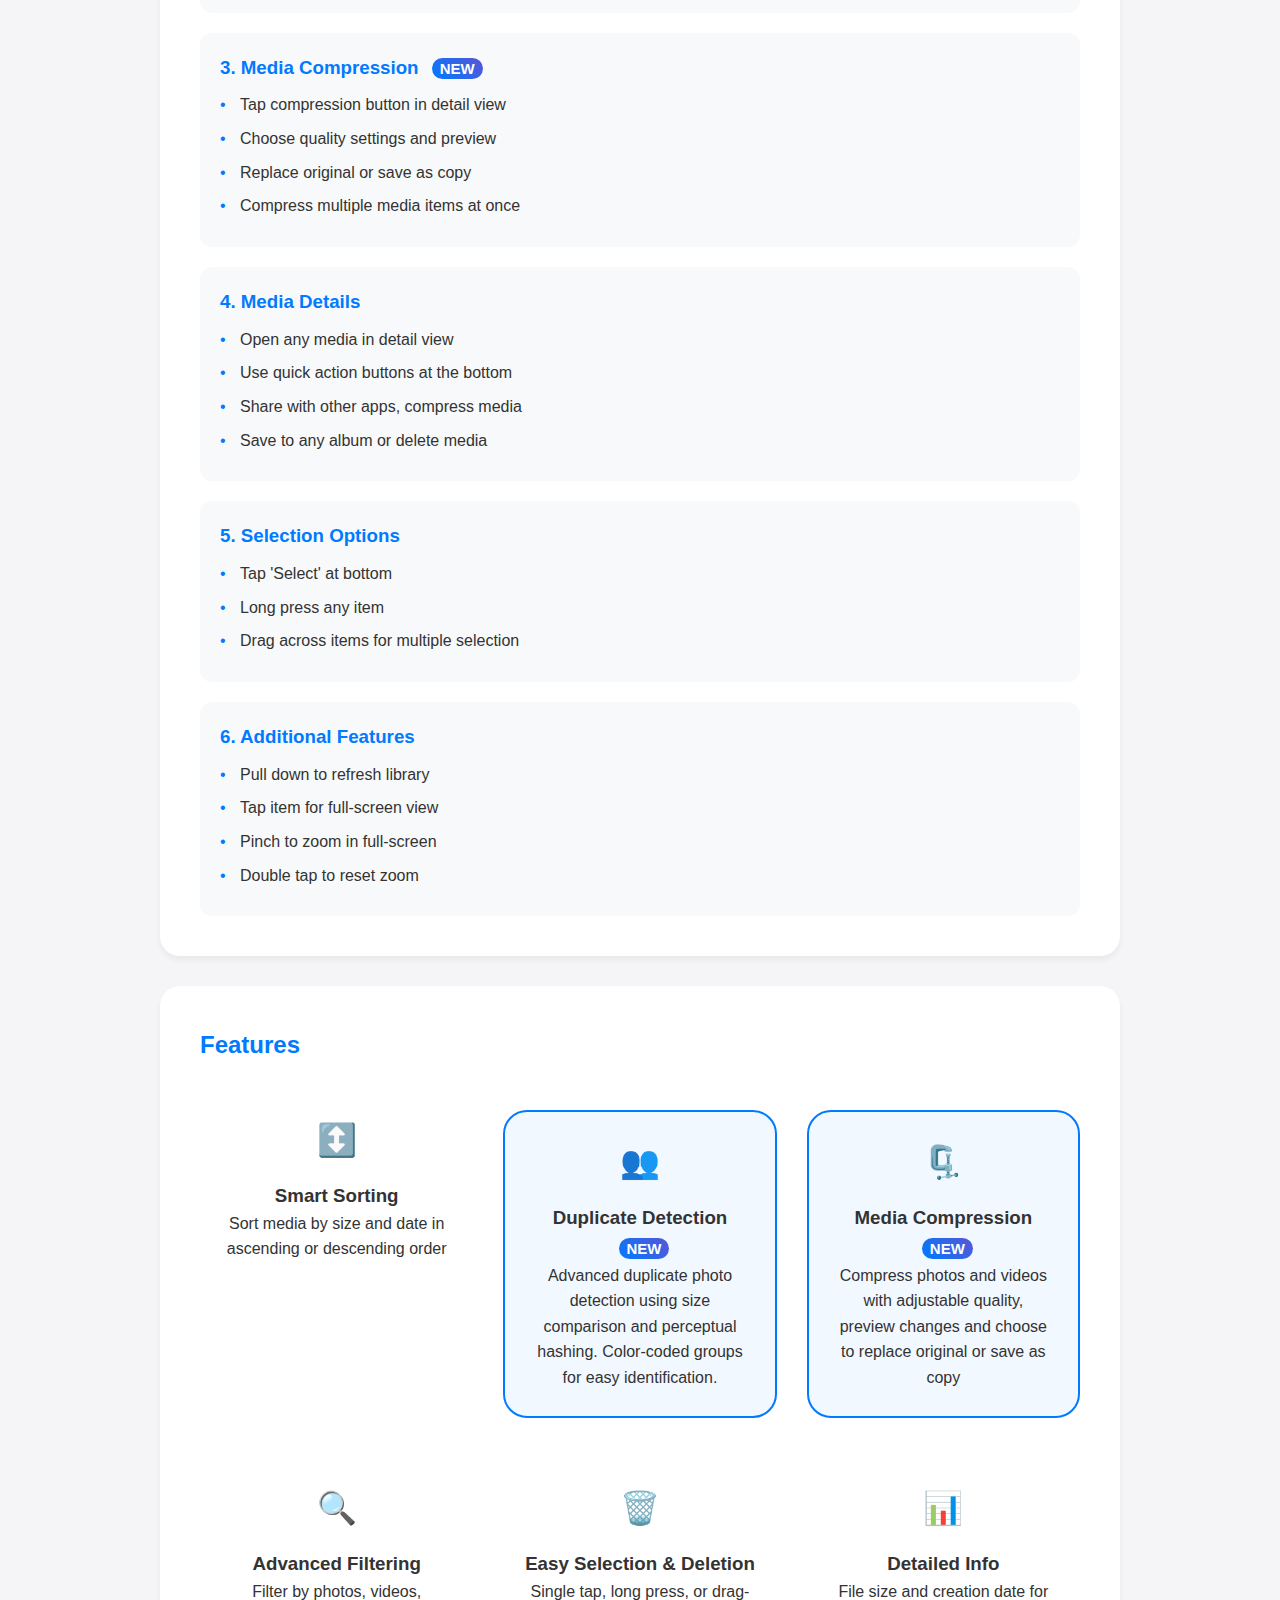
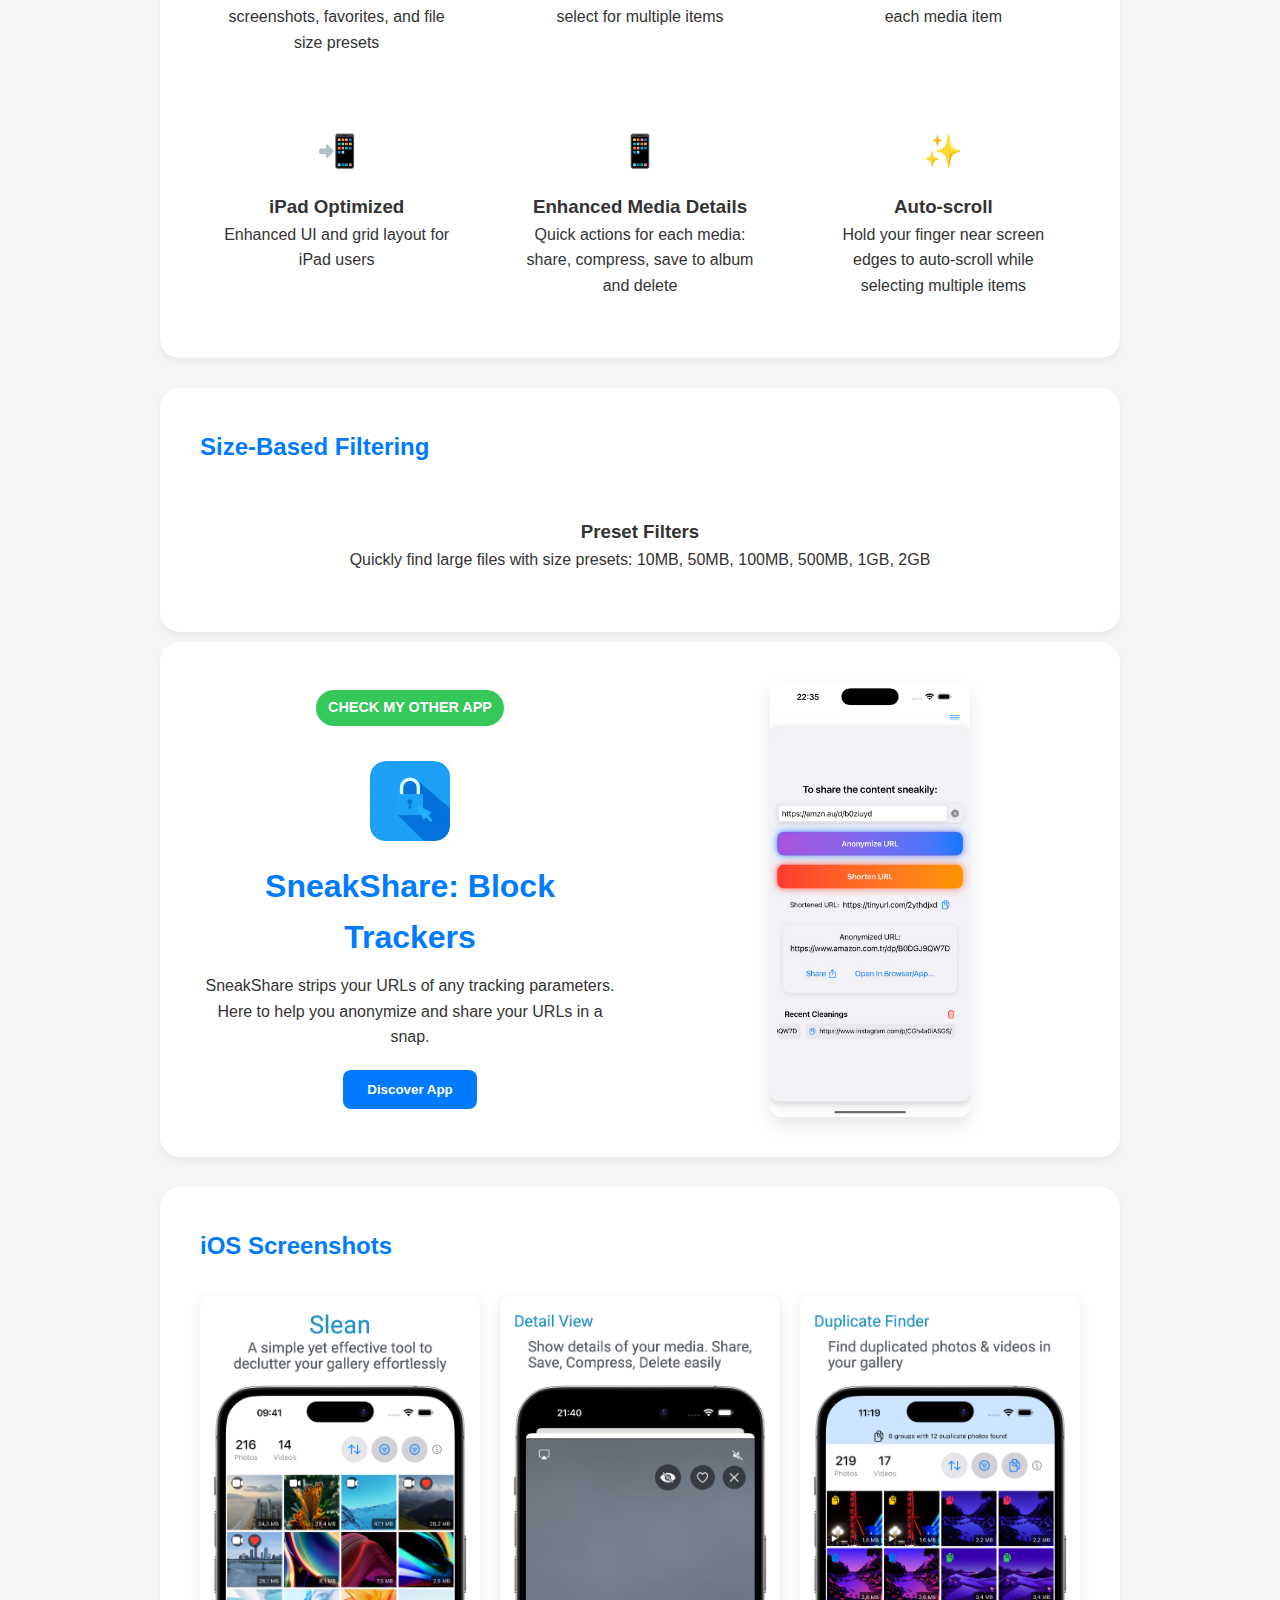
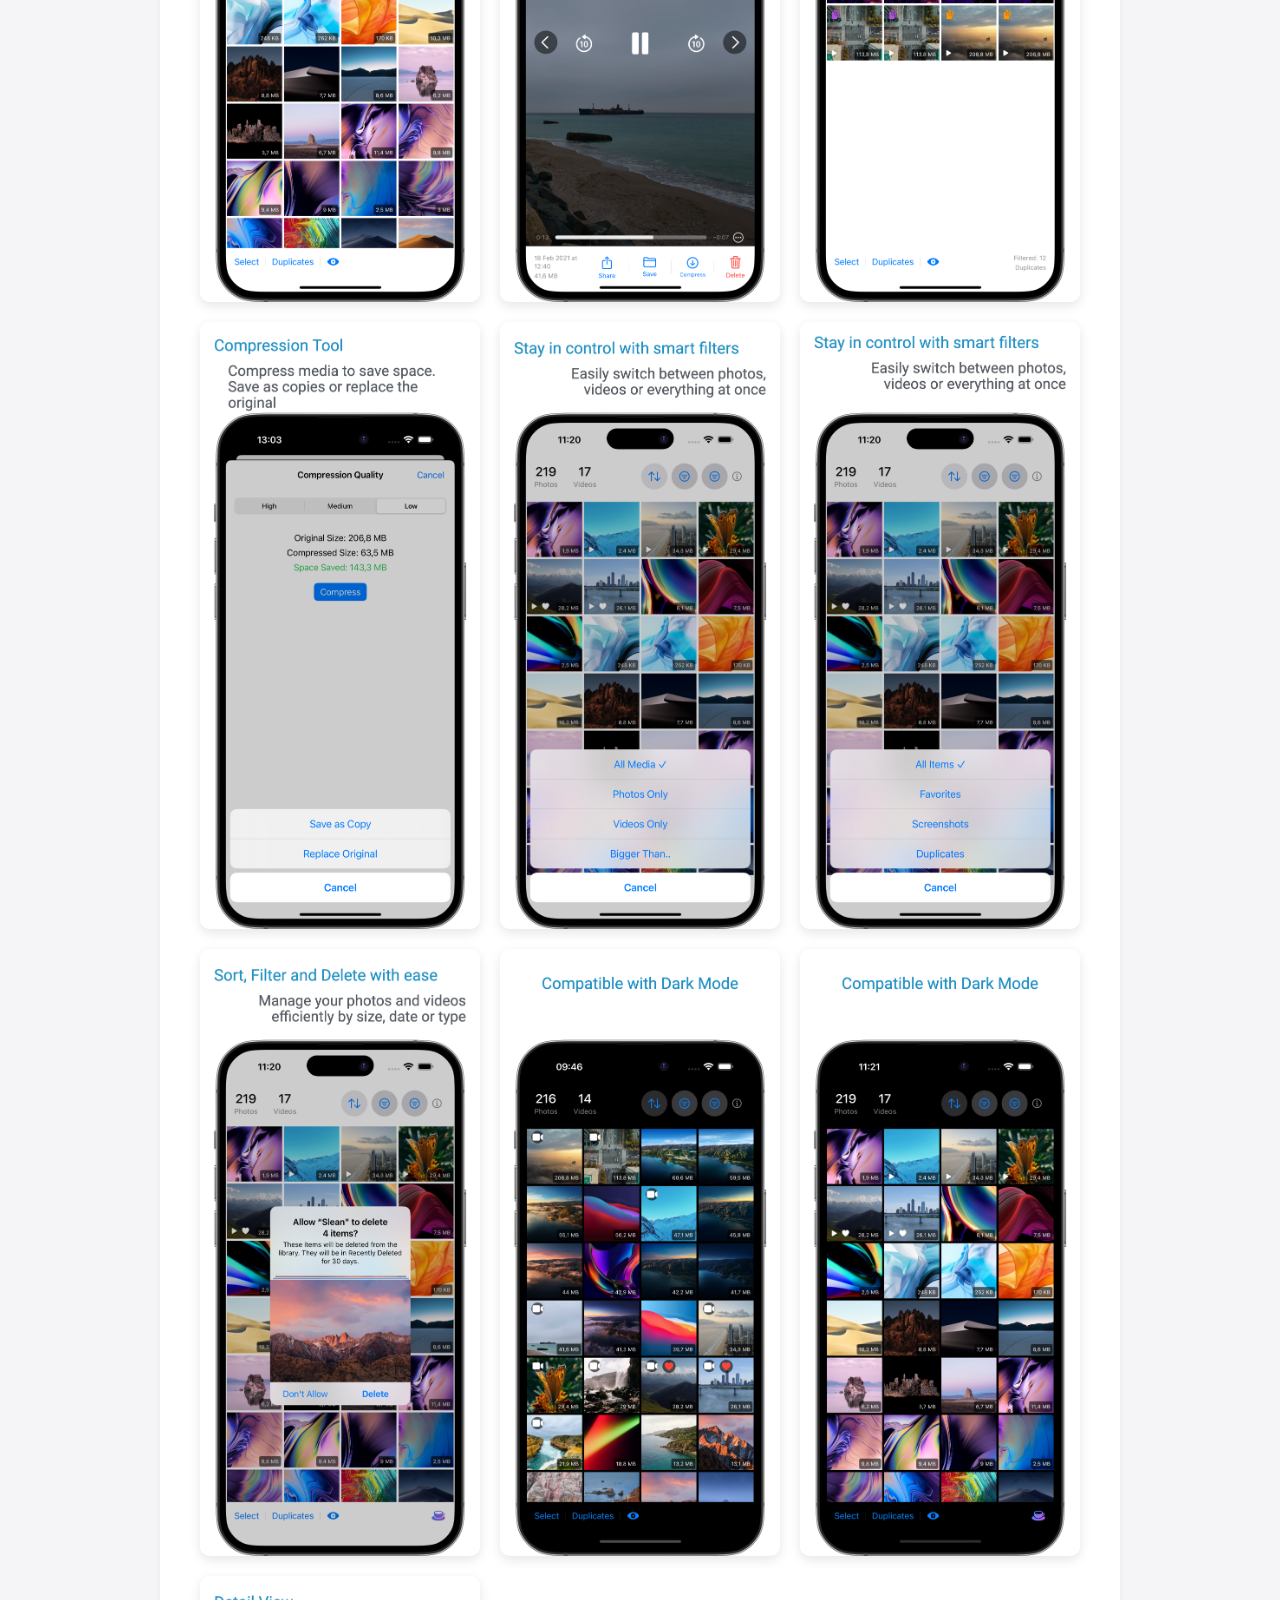
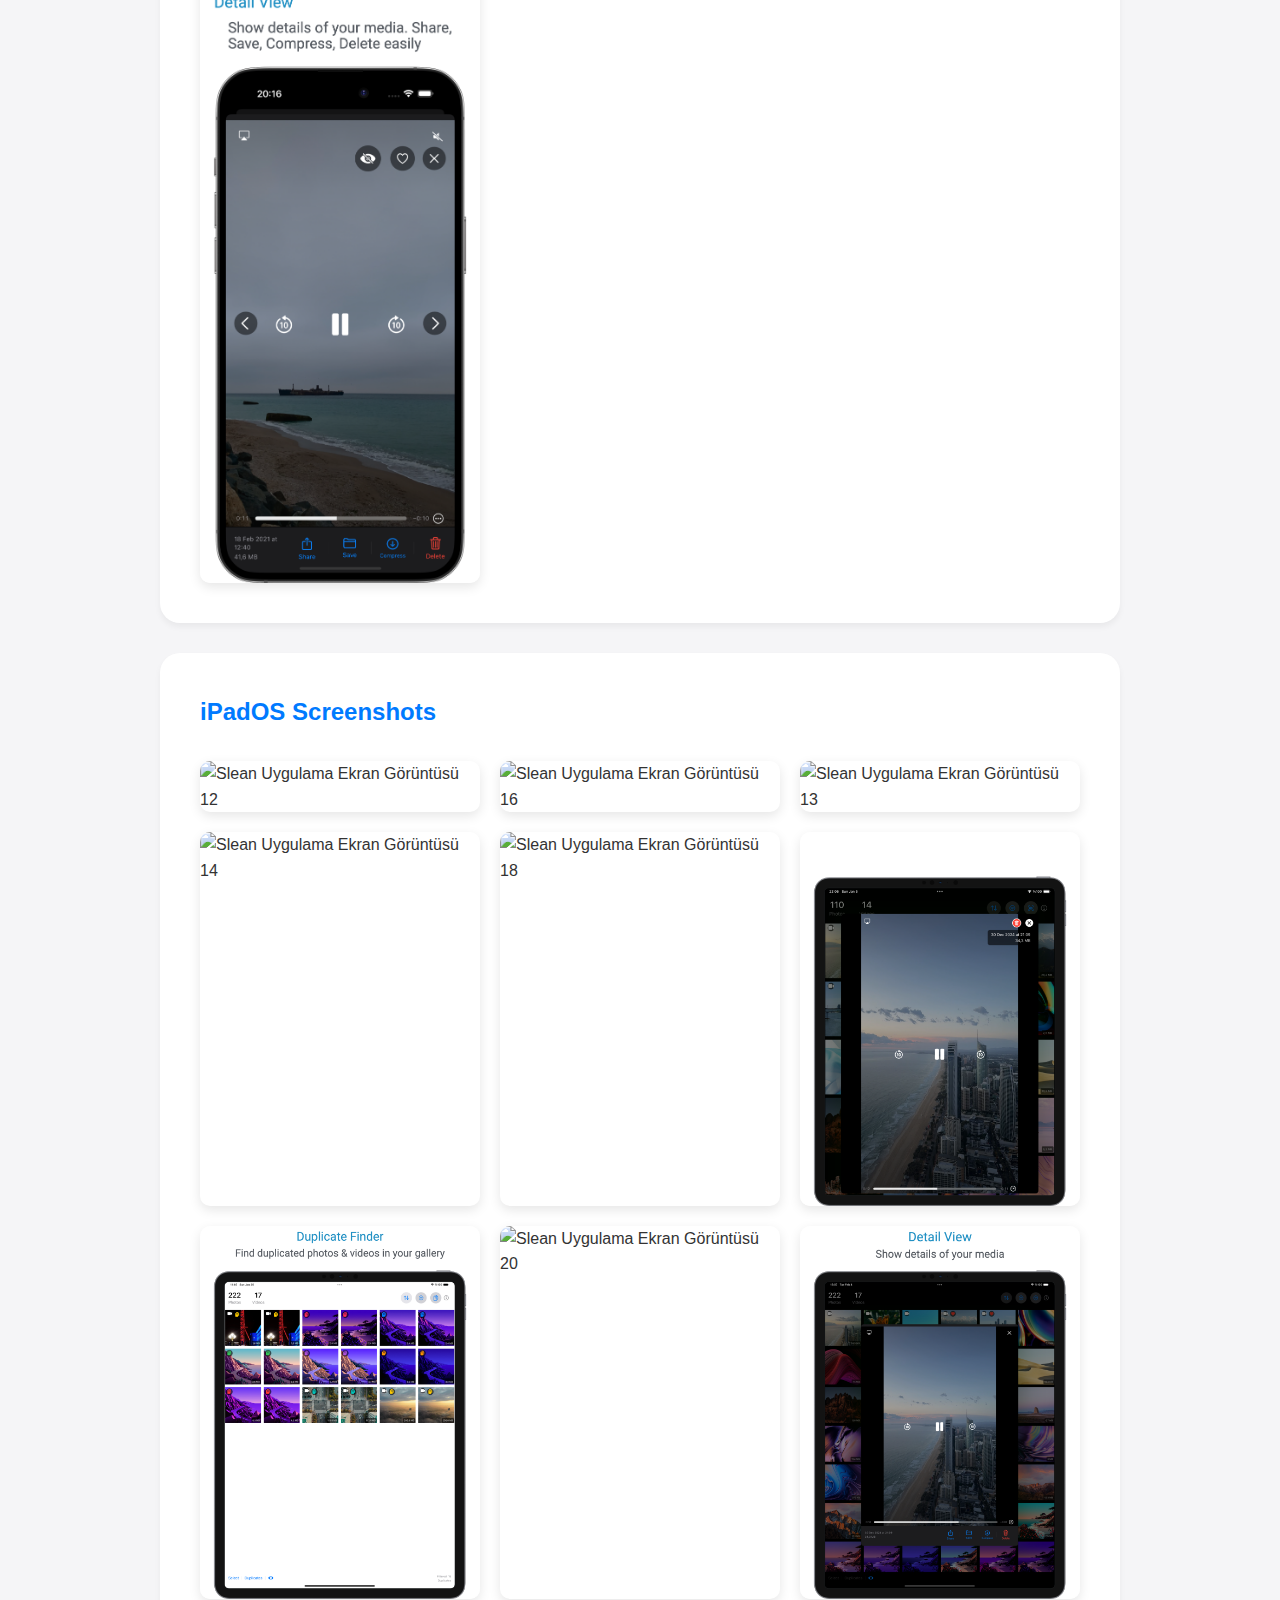
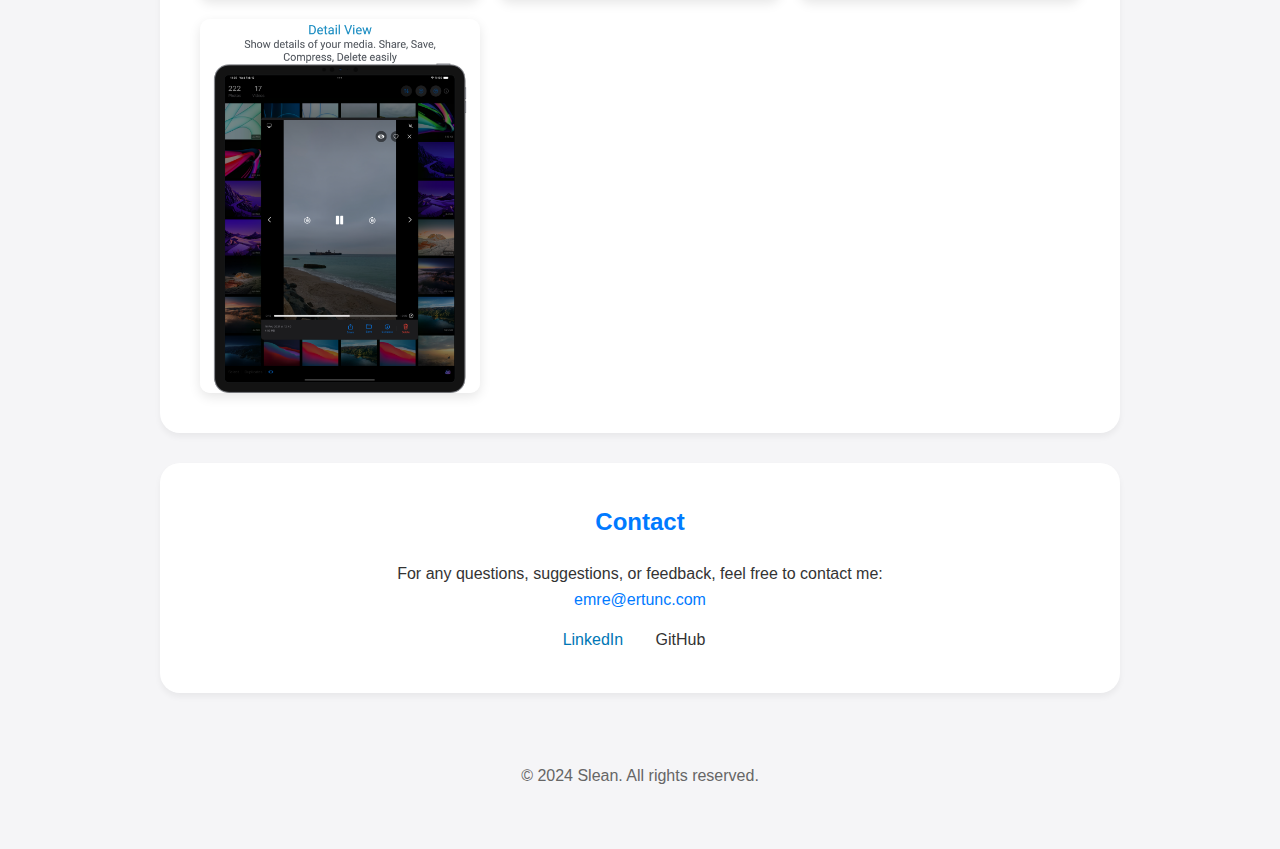
==== commit 90d0ec58: "text updates" ====
--- a/index.html
+++ b/index.html
@@ -426,9 +426,11 @@
                 </section>
                 <section>
                     <h2>Uygulama Hakkında</h2>
-                    <p>Slean, fotoğraf ve video koleksiyonunuzu düzenli tutmanıza yardımcı olan güçlü bir iOS
+                    <p>Slean, fotoğraf ve video koleksiyonunuzu düzenli tutmanıza yardımcı olan basit ama efektif bir iOS
                         uygulamasıdır. Medya dosyalarınızı boyuta ve tarihe göre sıralayabilir, filtreleyebilir ve
                         gereksiz olanları kolayca silebilirsiniz.</p>
+                        <br>
+                    <p>Tekrarlananları Bulma, Sıkıştırma gibi özelliklerle hızlıca gereksiz yer işgal eden medyalardan kurtulabilirsiniz.</p>
                 </section>
 
                 <section>
@@ -443,7 +445,7 @@
                             </ul>
                         </div>
                         <div class="step">
-                            <h3>2. Tekrarlanan Fotoğraf Yönetimi <span class="duplicate-feature">YENİ</span></h3>
+                            <h3>2. Tekrarlanan Fotoğrafları Bulma <span class="duplicate-feature">YENİ</span></h3>
                             <ul>
                                 <li>Benzer fotoğrafları bulmak için tarama butonunu kullanın</li>
                                 <li>Tekrarlanan fotoğrafları renkli gruplar halinde görüntüleyin</li>
@@ -679,8 +681,9 @@
                 <section>
                     <h2>About App</h2>
                     <p>Slean is a powerful iOS app that helps you keep your photo and video collection organized. You
-                        can sort
-                        your media files by size and date, filter them, and easily delete unnecessary ones.</p>
+                        can sort your media files by size and date, filter them, and easily delete unnecessary ones.</p>
+                    <br>
+                    <p>You can quickly get rid of unnecessary media taking up space with features like Duplicate Finder and Compression.</p>
                 </section>
 
                 <section>
@@ -695,7 +698,7 @@
                             </ul>
                         </div>
                         <div class="step">
-                            <h3>2. Duplicate Management<span class="duplicate-feature">NEW</span></h3>
+                            <h3>2. Duplicate Finder<span class="duplicate-feature">NEW</span></h3>
                             <ul>
                                 <li>Use the duplicate scan button to find similar photos</li>
                                 <li>View color-coded groups of duplicate images</li>
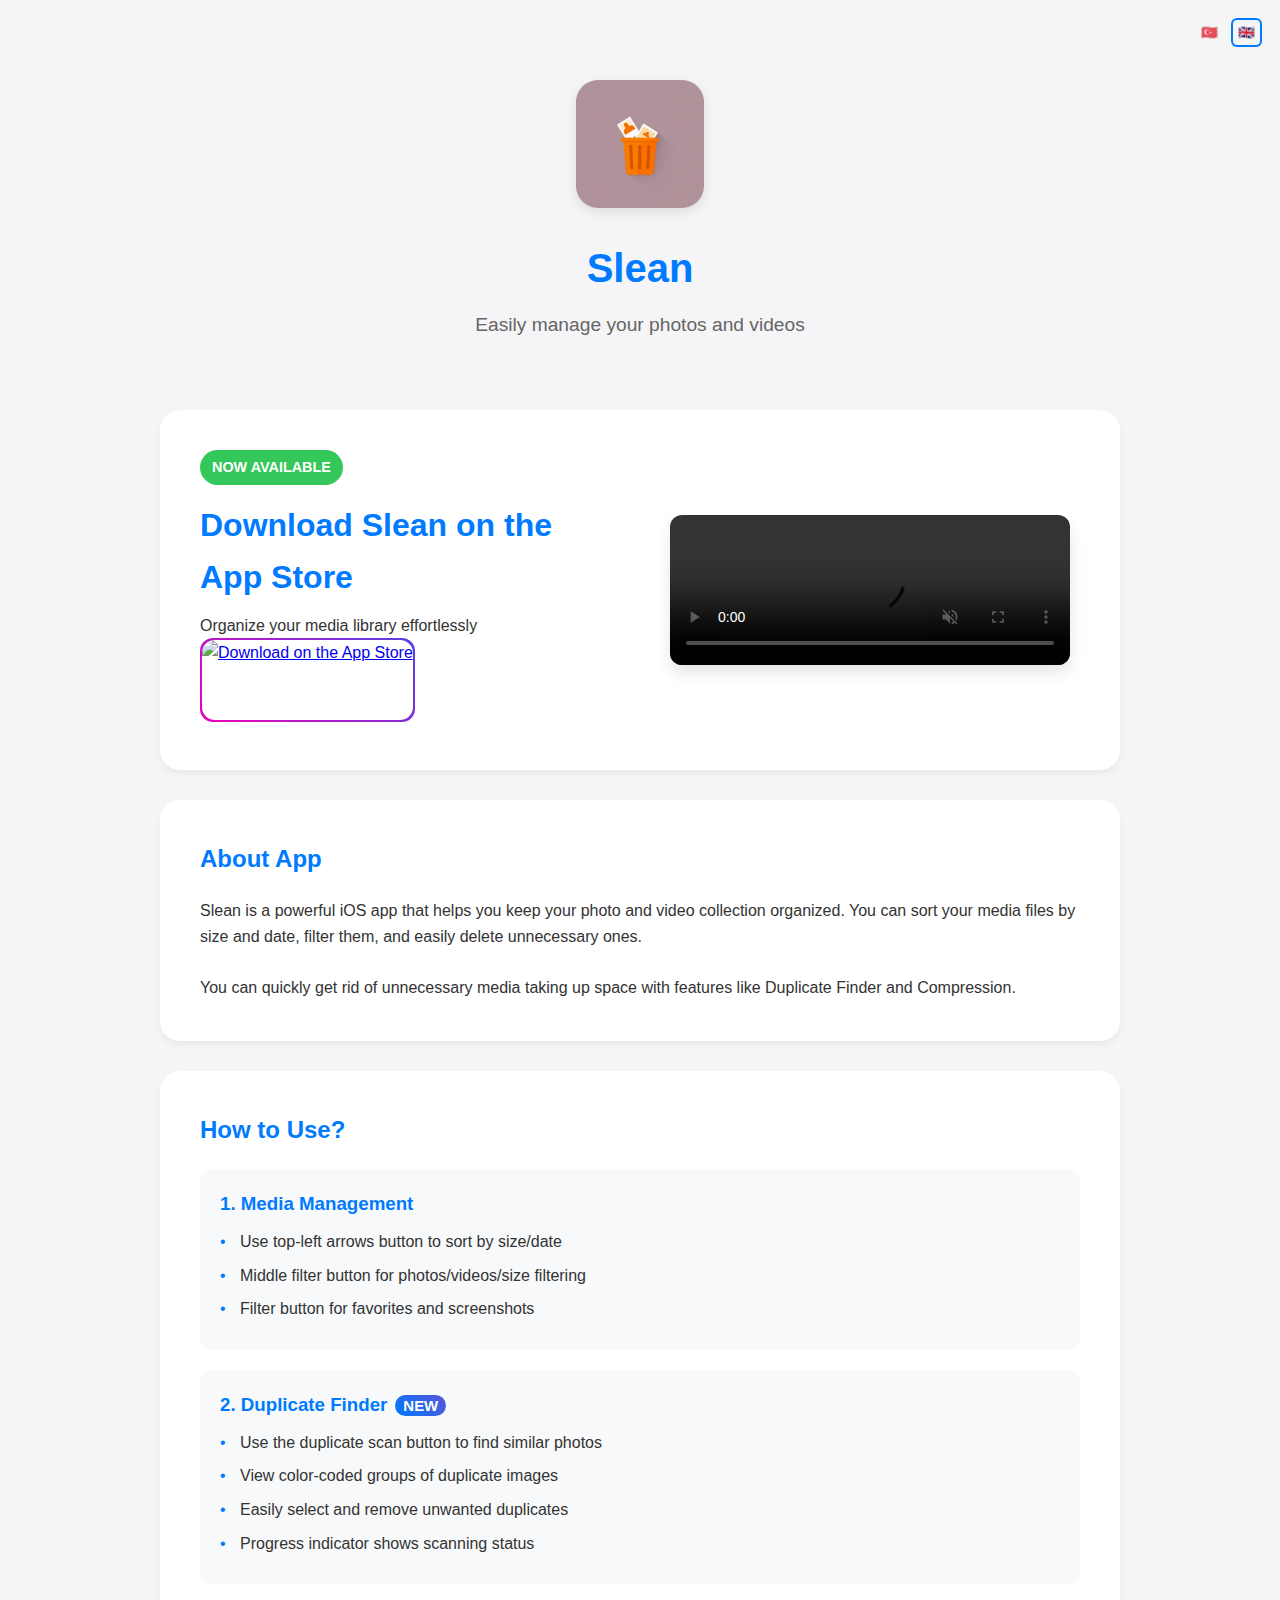
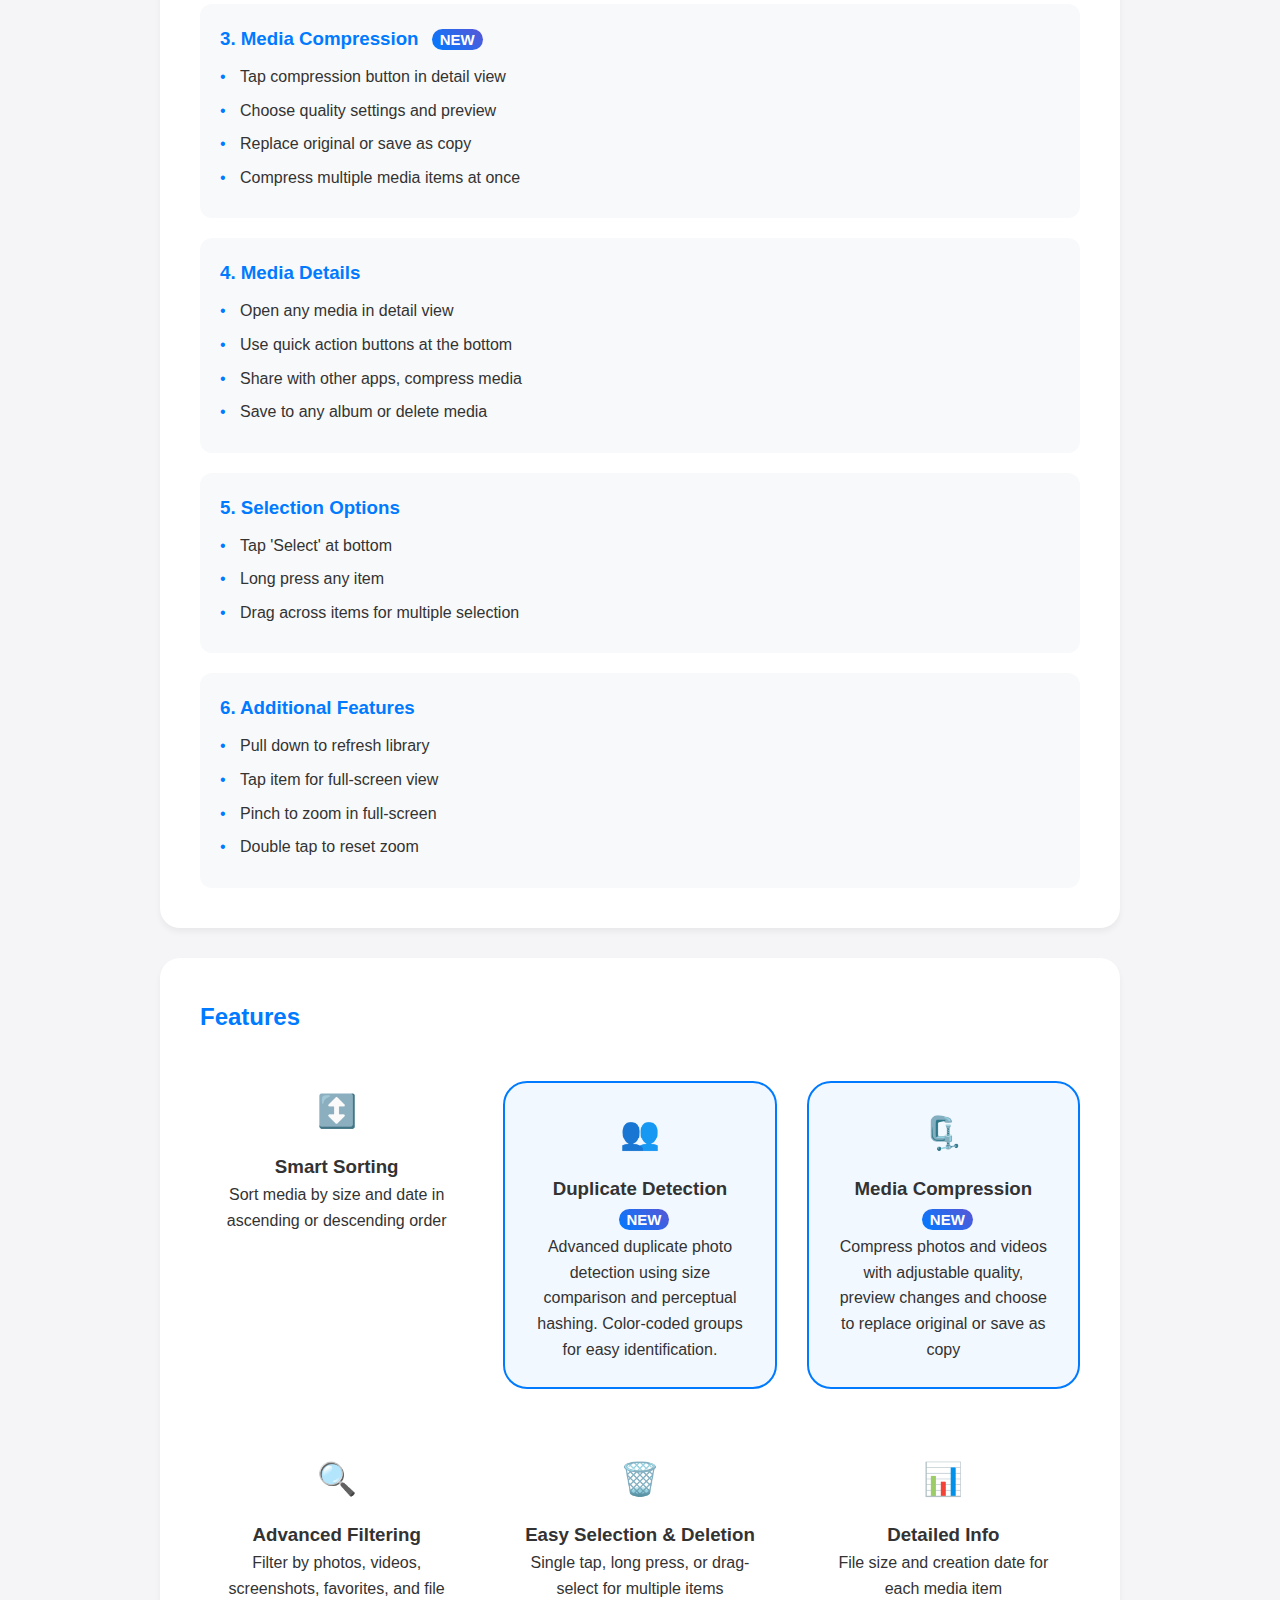
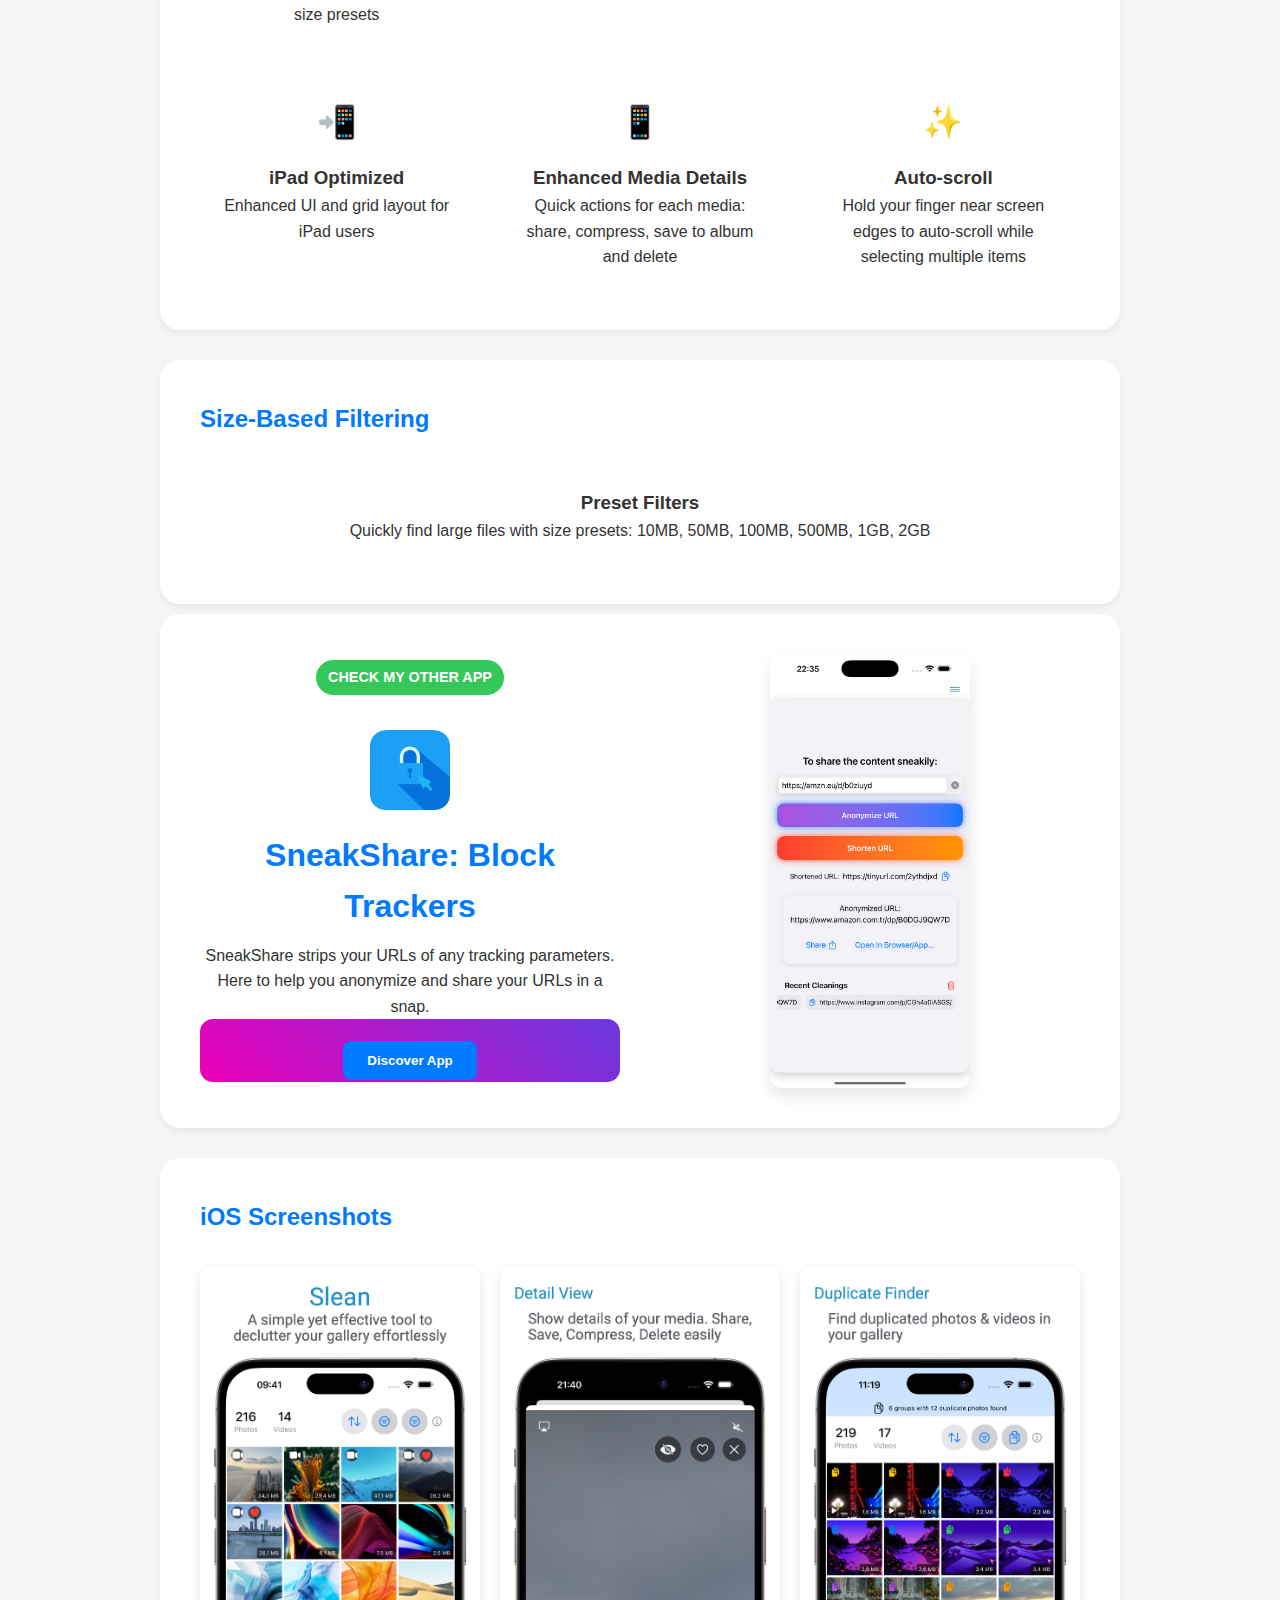
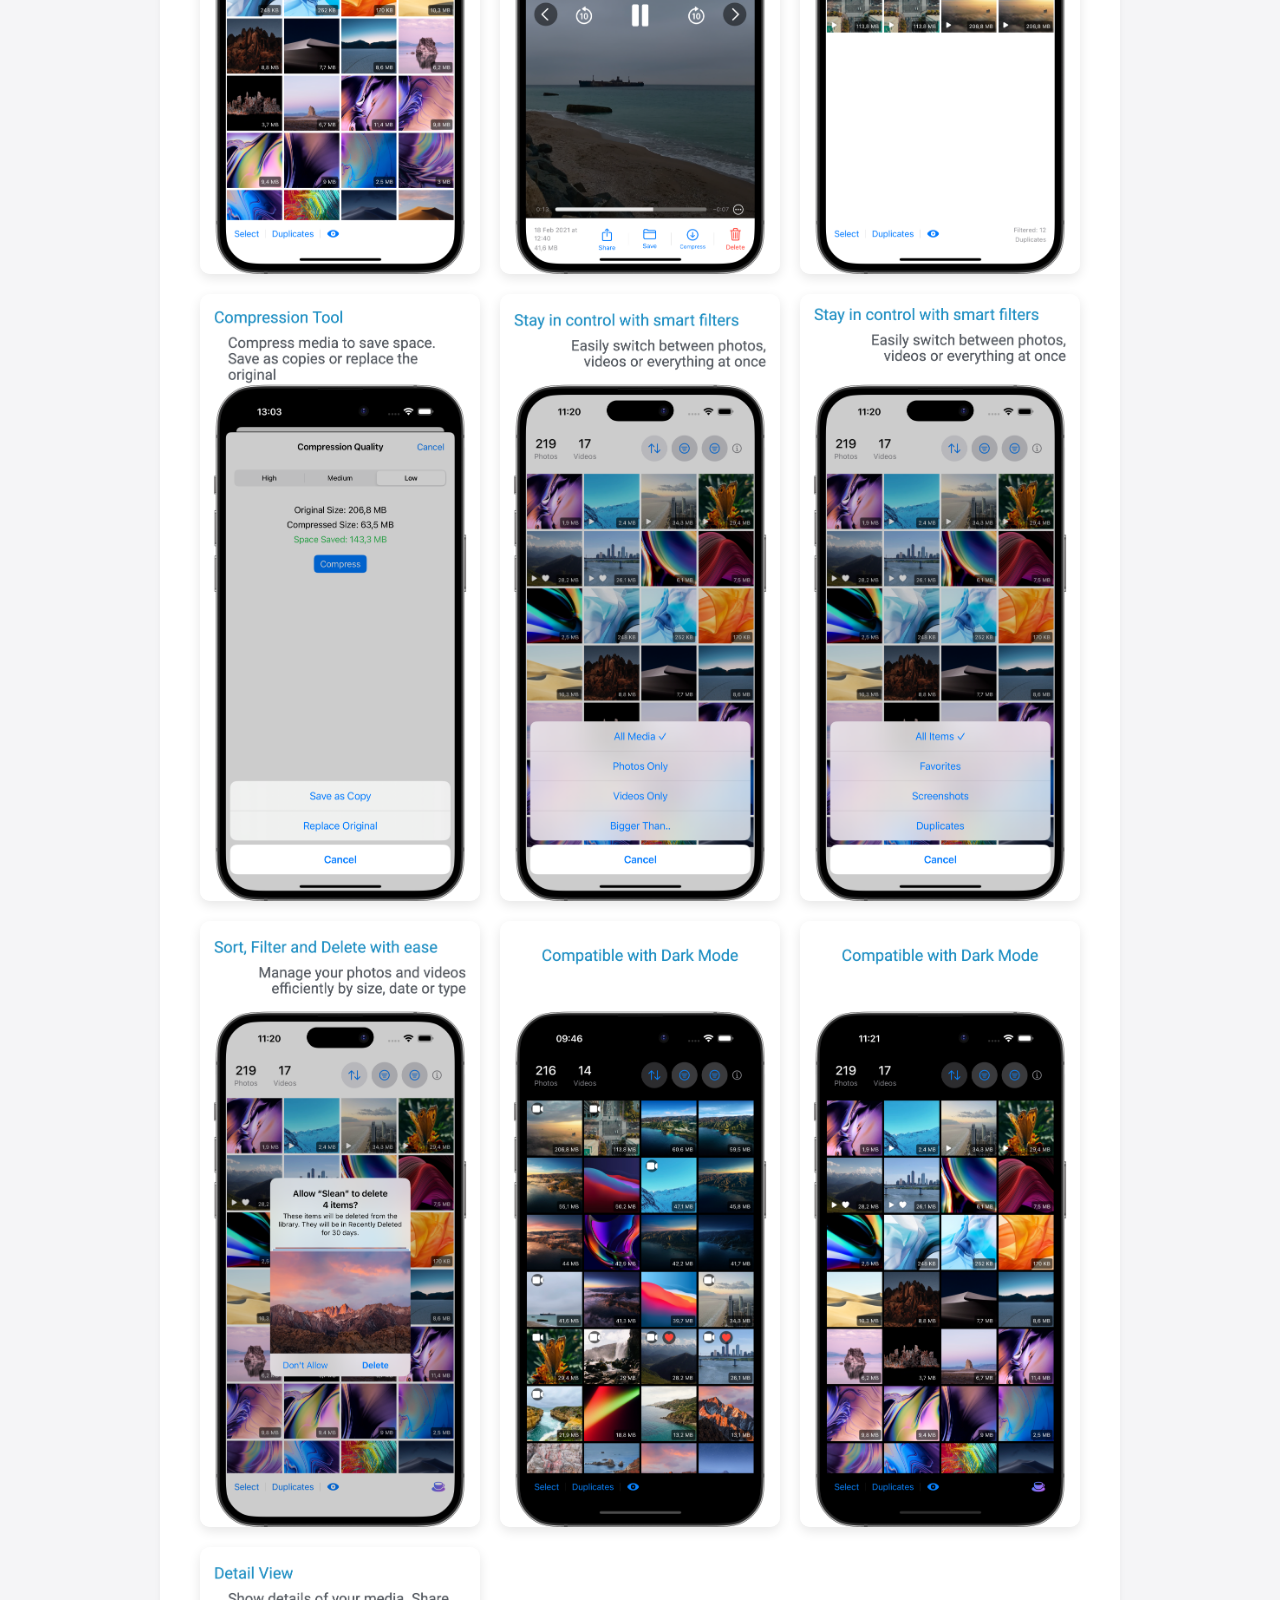
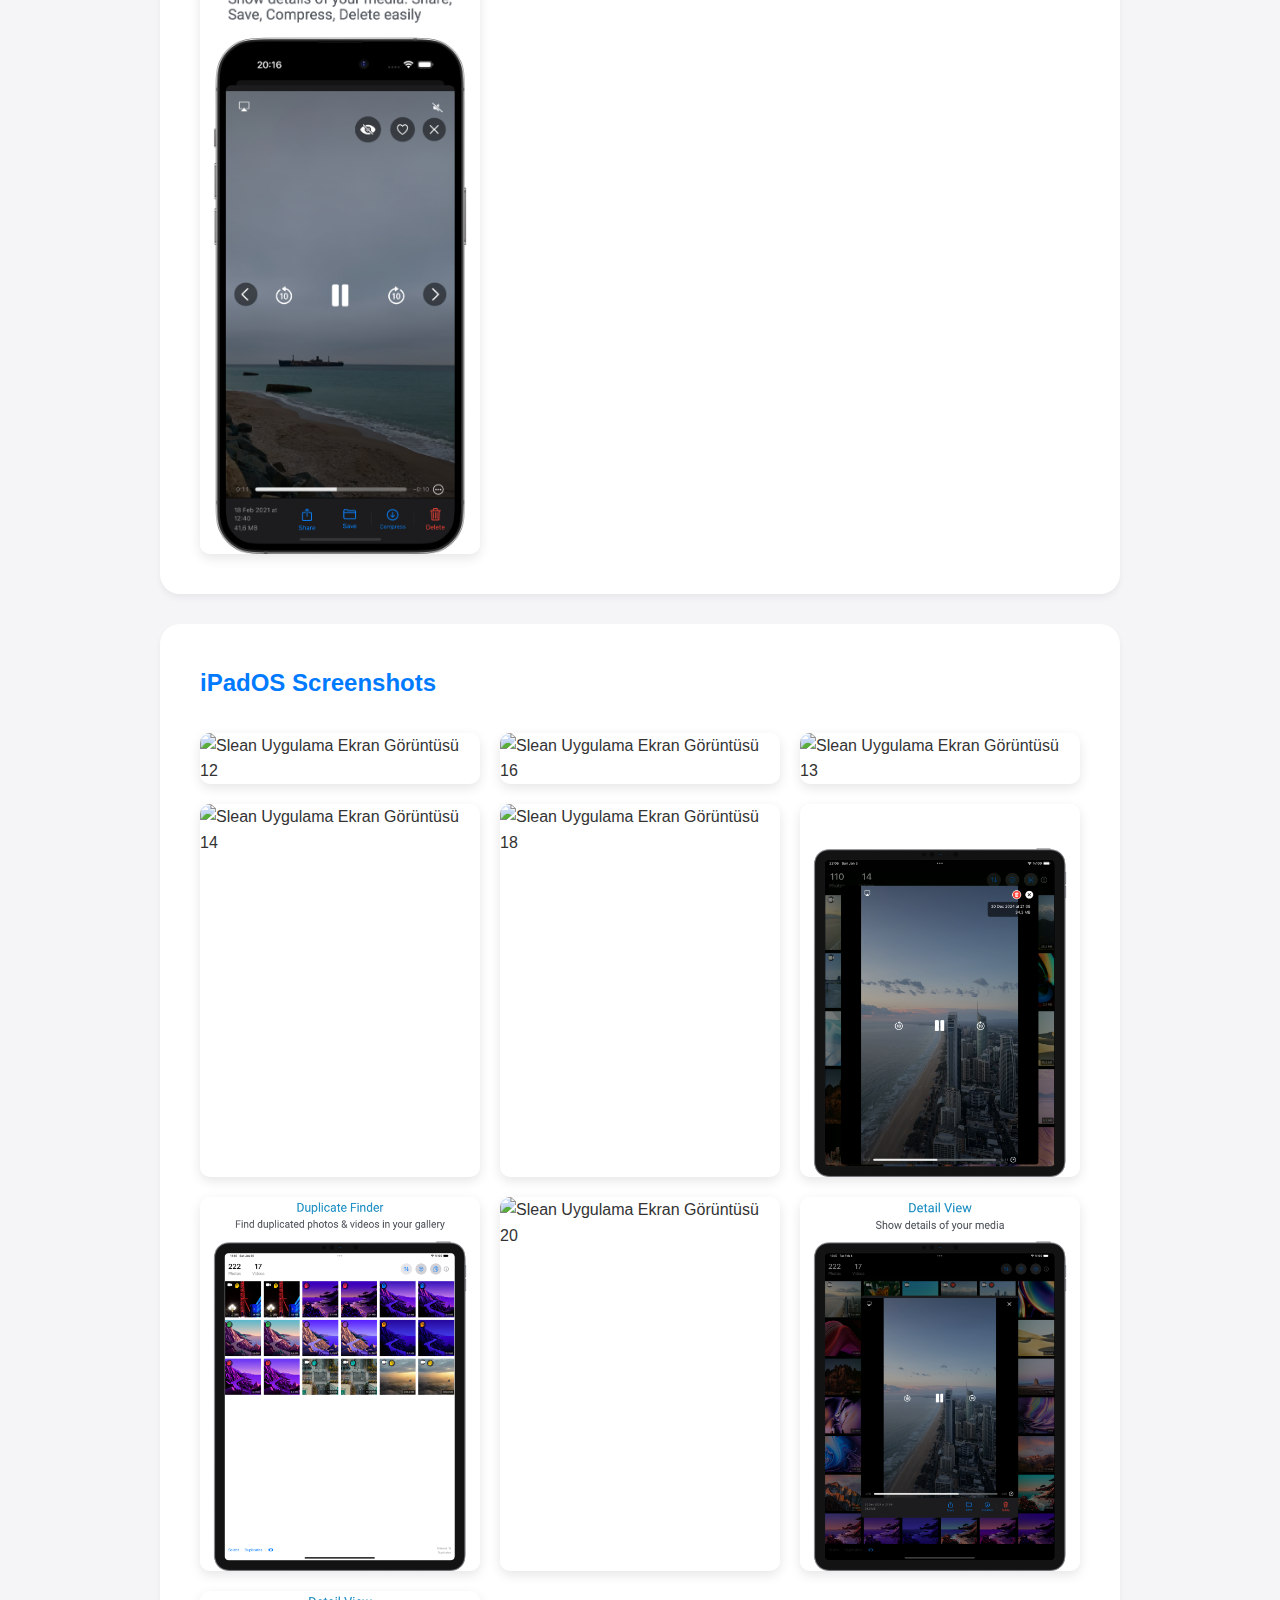
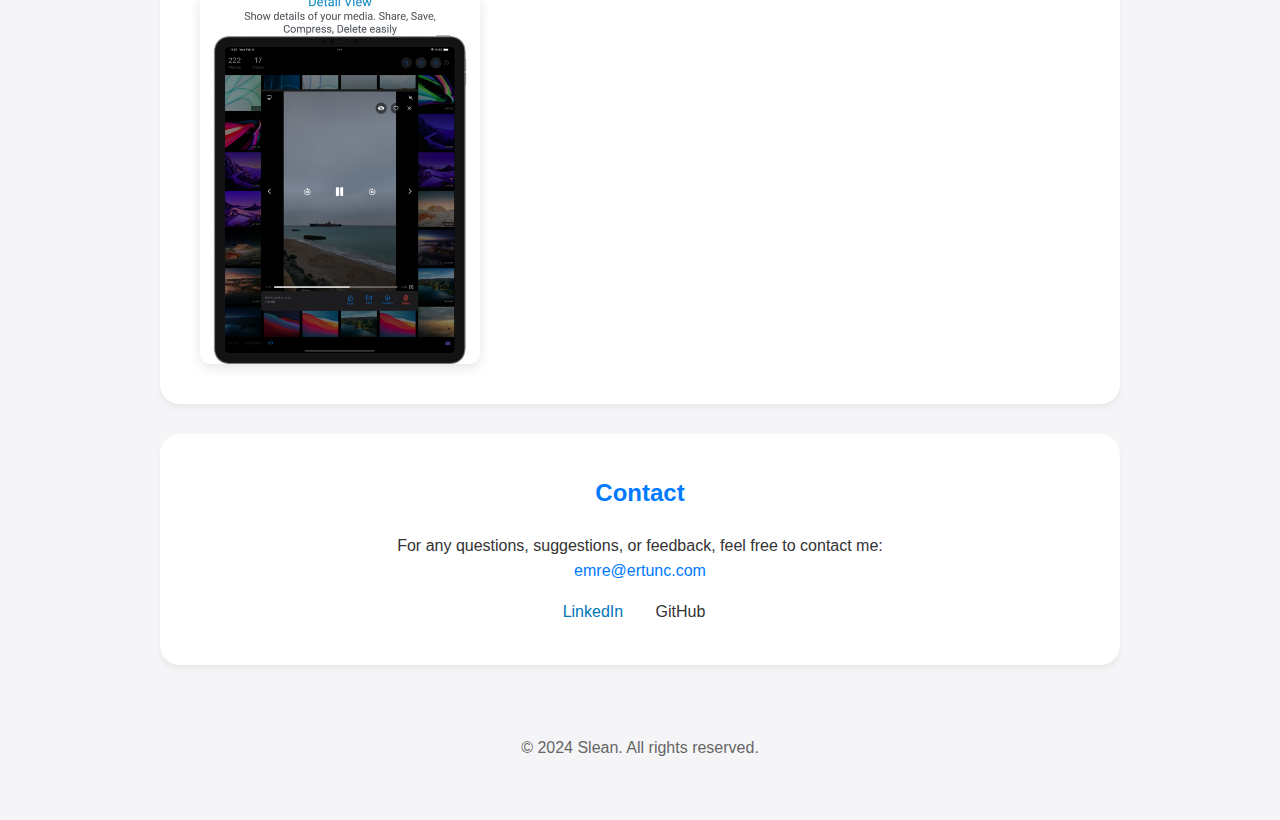
==== commit c21eda67: "glow frame added to store badge" ====
--- a/index.html
+++ b/index.html
@@ -150,10 +150,64 @@
             margin-bottom: 10px;
         }
 
+        .store-button {
+            position: relative;
+            display: inline-block;
+            padding: 2px;
+            background: linear-gradient(
+                45deg,
+                #EC00B8,
+                #0066FF,
+                #EC00B8
+            );
+            background-size: 400%;
+            border-radius: 13px;
+            animation: animate 20s linear infinite;
+            overflow: hidden;
+        }
+
+        .store-button::before {
+            content: '';
+            position: absolute;
+            inset: -5px;
+            background: linear-gradient(
+                45deg,
+                #EC00B8,
+                #0066FF,
+                #EC00B8
+            );
+            background-size: 400%;
+            border-radius: 13px;
+            filter: blur(10px);
+            opacity: 0;
+            transition: opacity 0.3s;
+            animation: animate 20s linear infinite;
+        }
+
+        .store-button:hover::before {
+            opacity: 1;
+        }
+
         .store-badge {
+            display: block;
+            background: white;
+            border-radius: 13px;
+            position: relative;
+            z-index: 1;
             height: 80px;
-            margin-top: 40px;
-            display: block;
+            margin: 0;
+        }
+
+        @keyframes animate {
+            0% {
+                background-position: 0 0;
+            }
+            50% {
+                background-position: 200% 0;
+            }
+            100% {
+                background-position: 400% 0;
+            }
         }
 
         .app-preview {
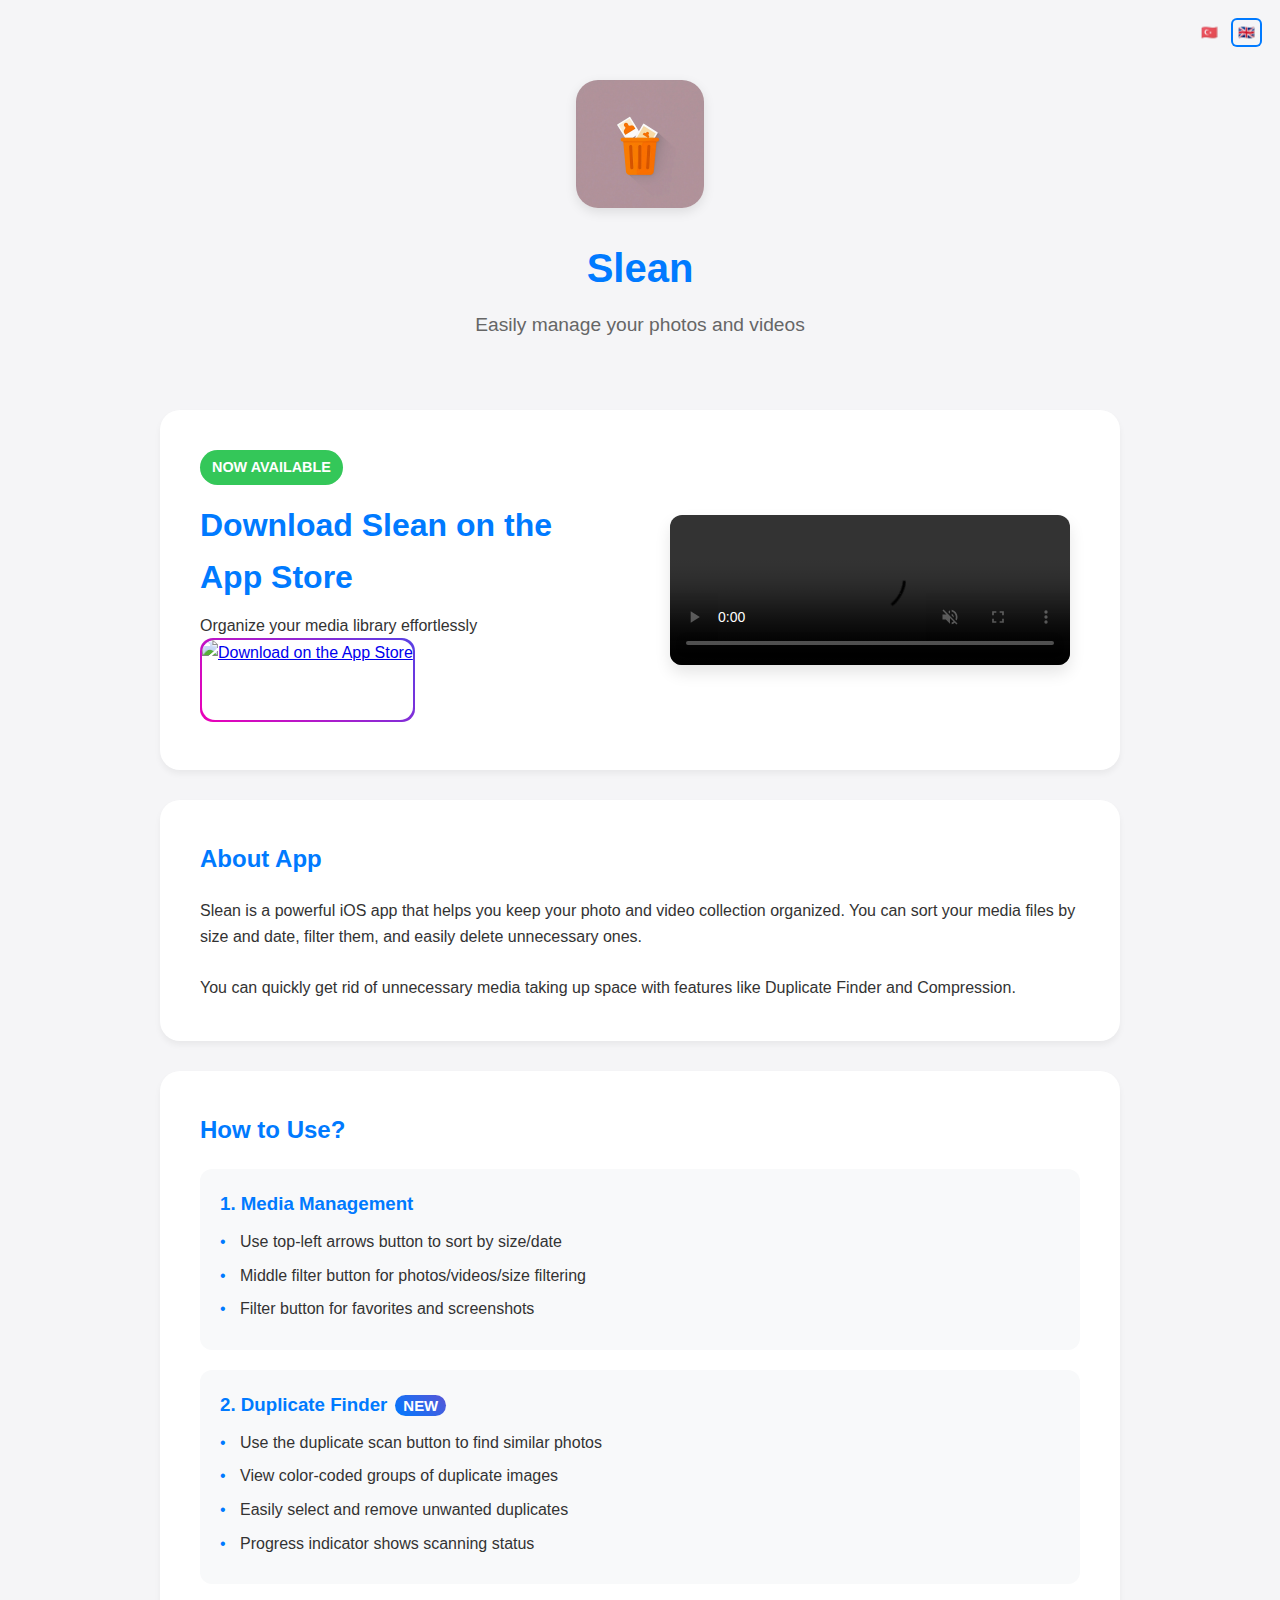
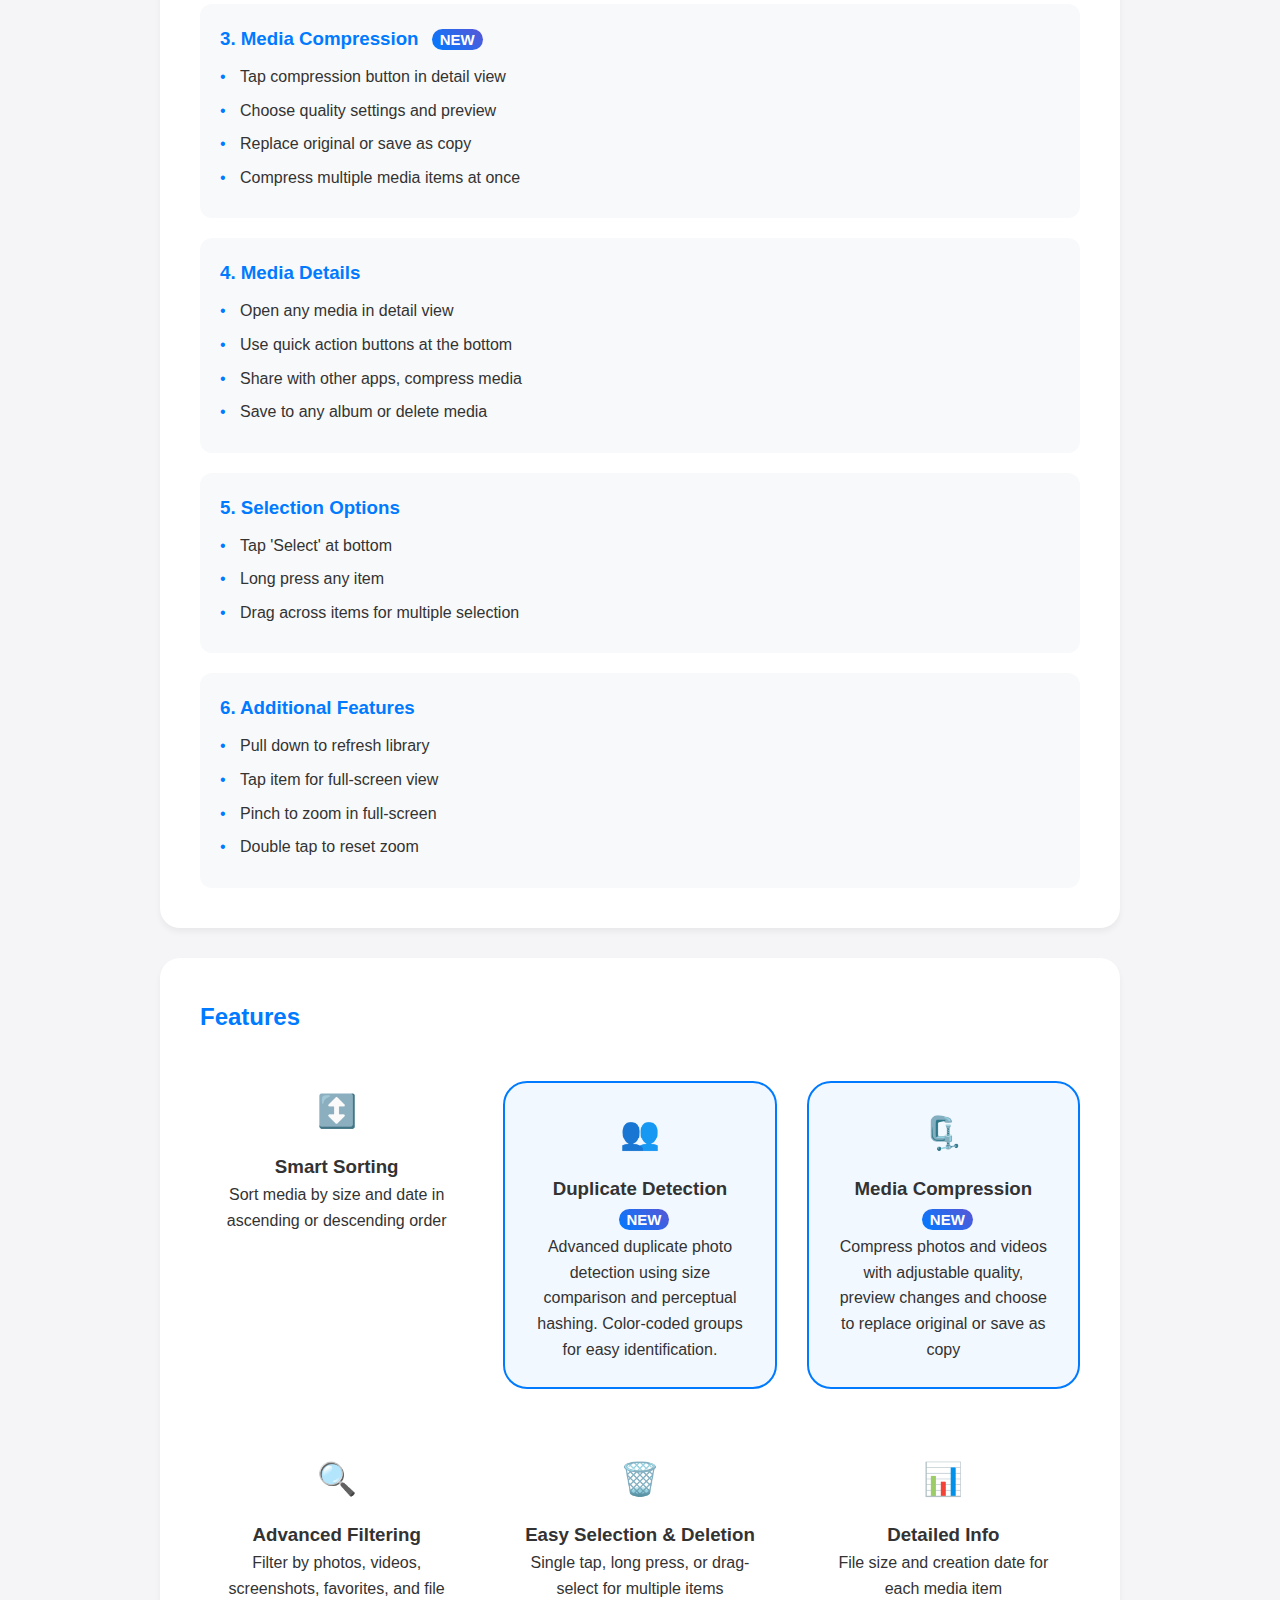
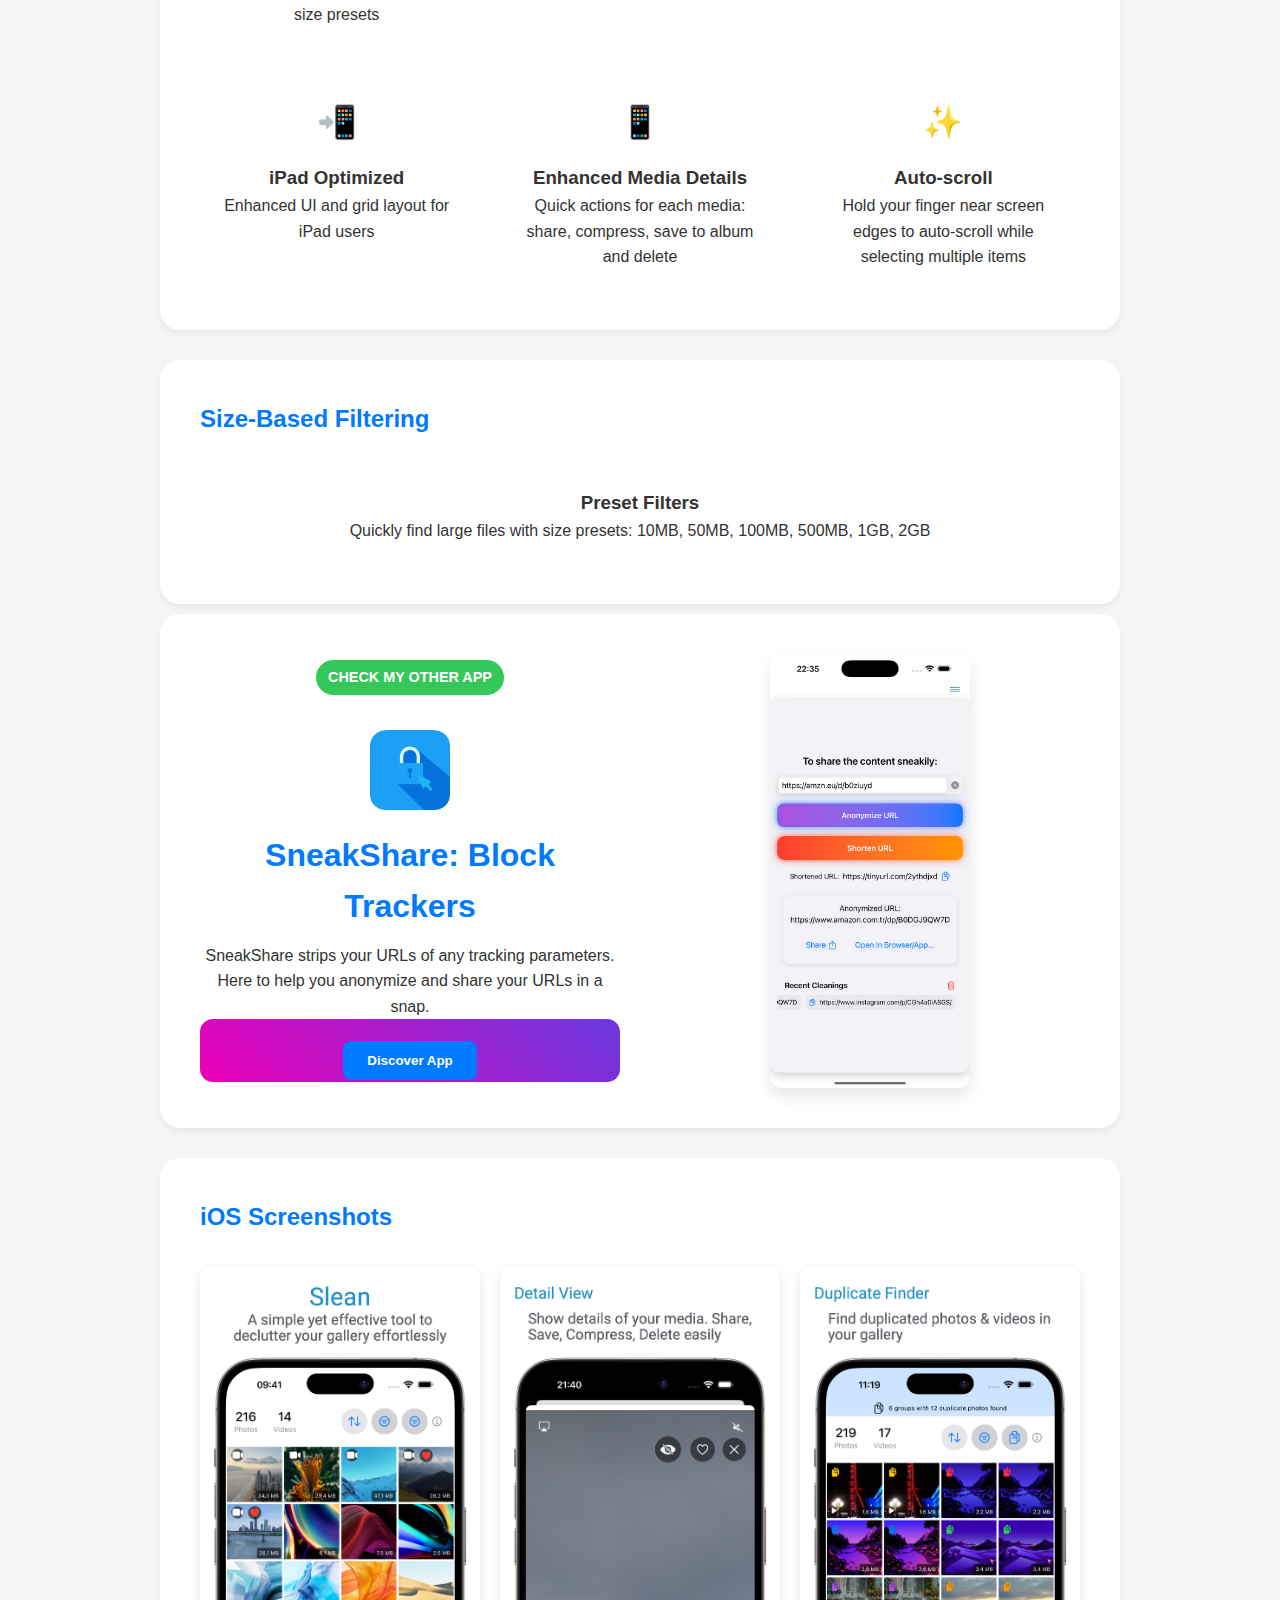
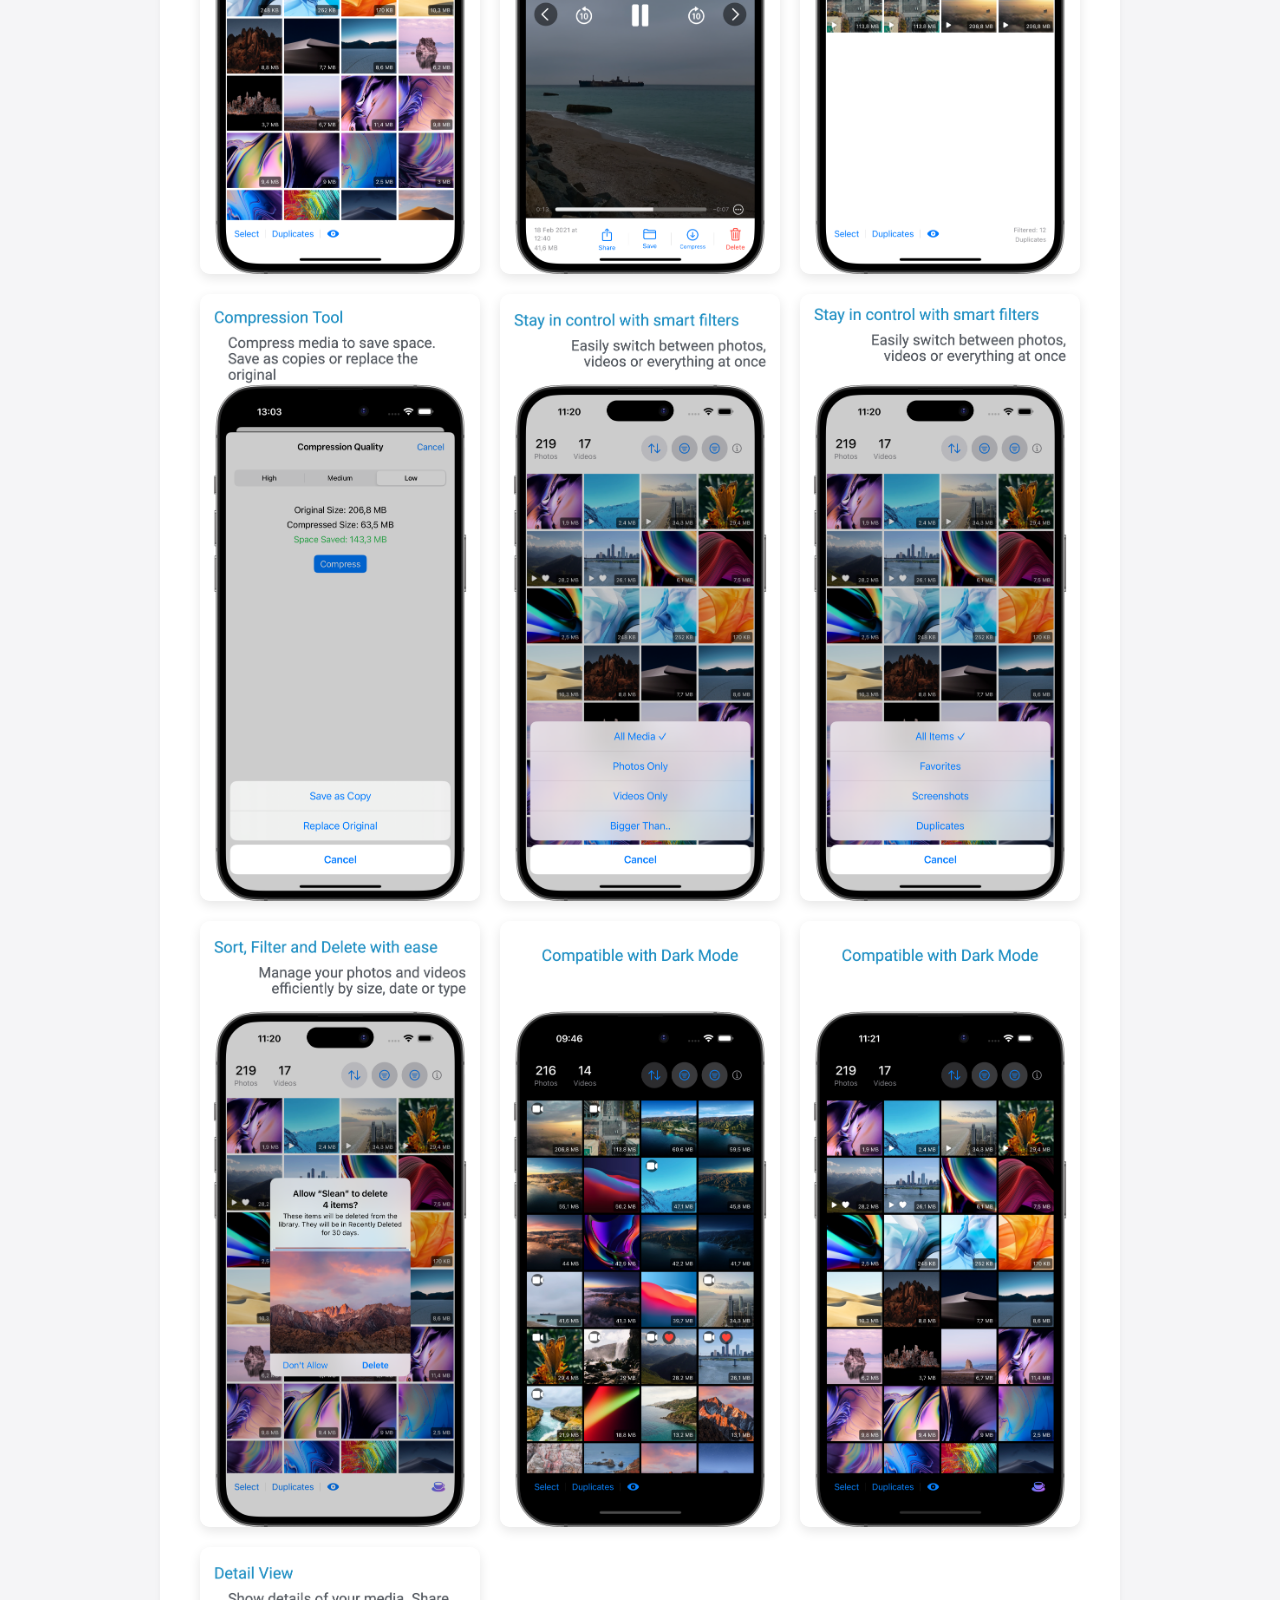
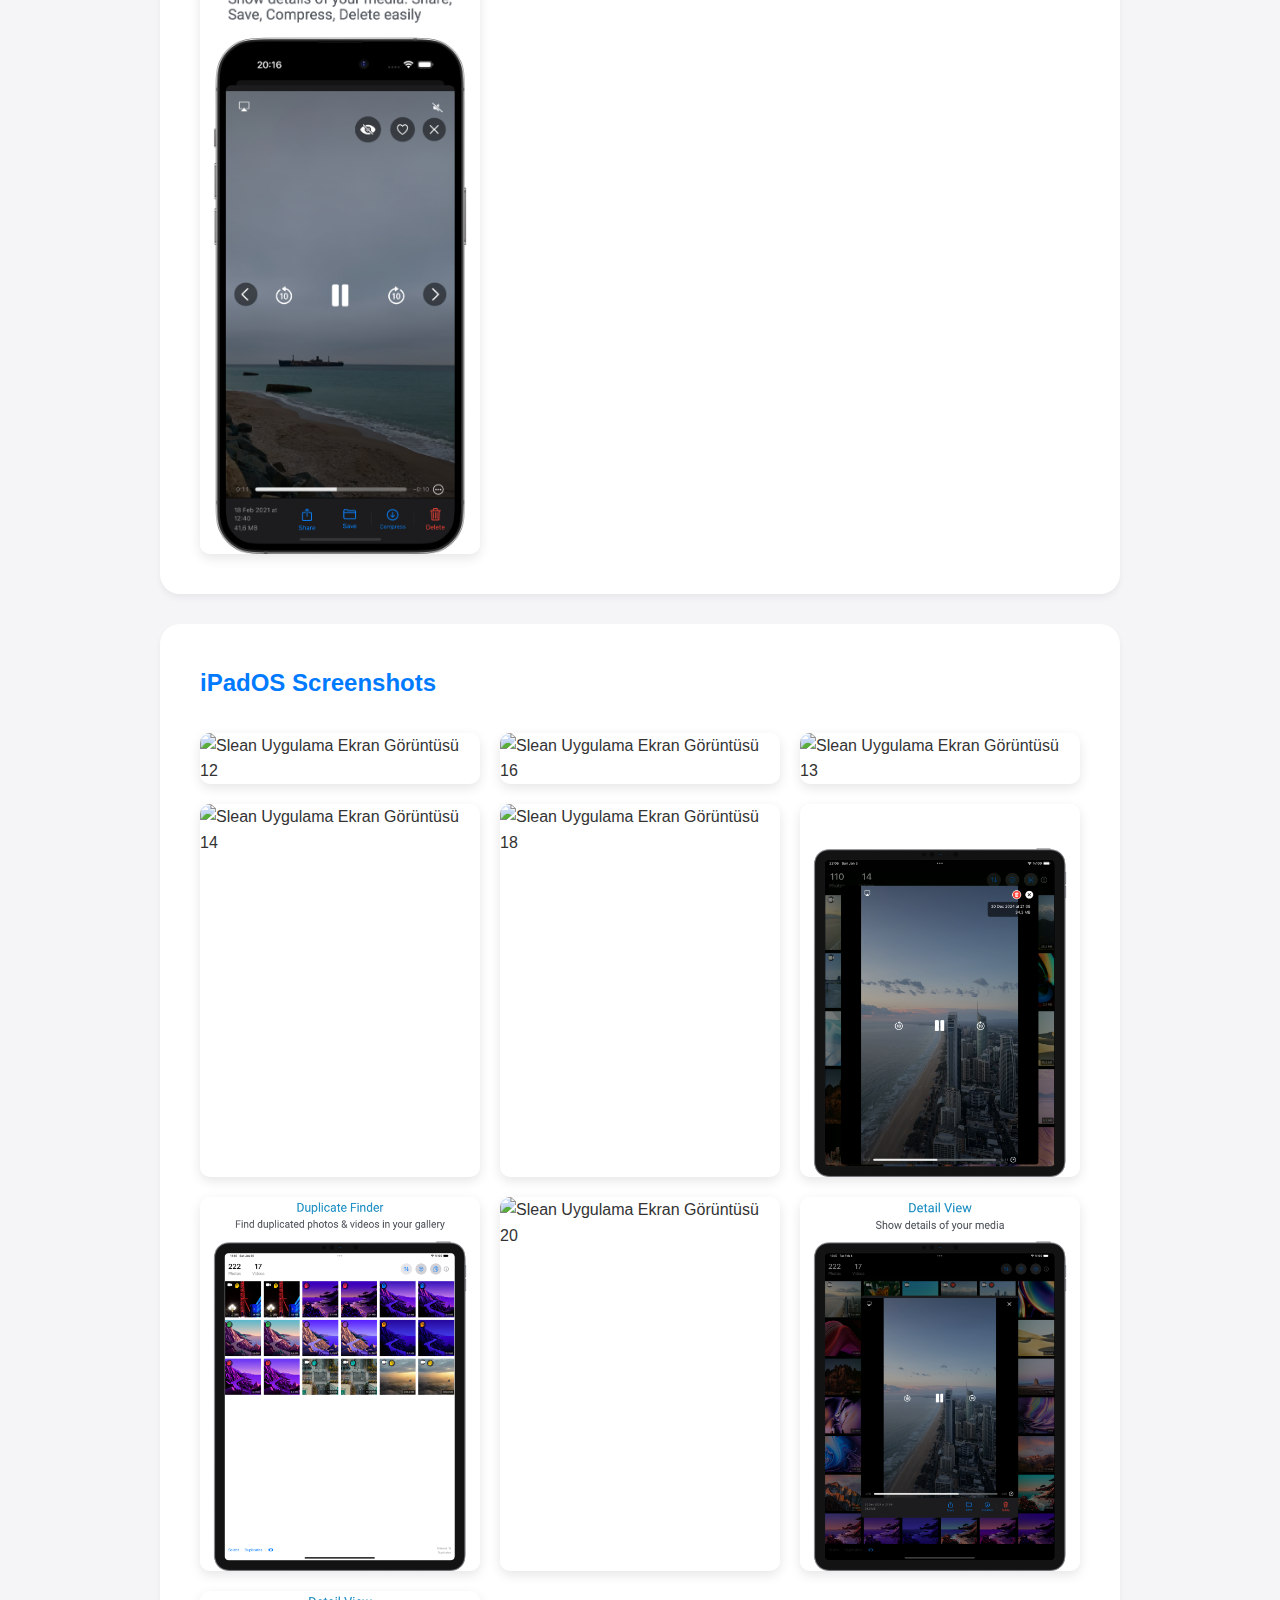
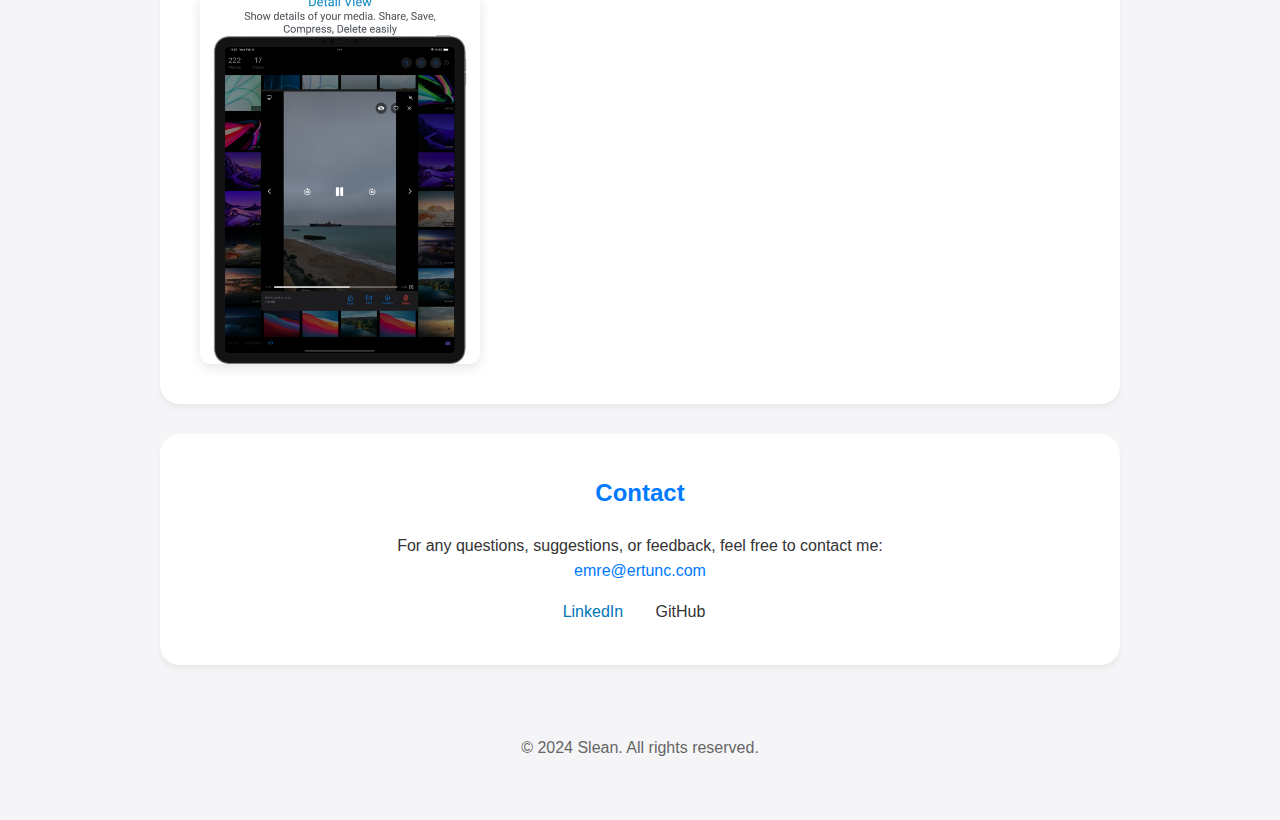
==== commit e449c84a: "glow frame mobile device fix" ====
--- a/index.html
+++ b/index.html
@@ -282,6 +282,21 @@
             .app-preview {
                 order: 1;
             }
+
+            .store-button {
+                background: none;
+                padding: 0;
+                animation: none;
+            }
+
+            .store-button::before {
+                display: none;
+            }
+
+            .store-badge {
+                border-radius: 0;
+                box-shadow: none;
+            }
         }
 
         @media (min-width: 768px) {
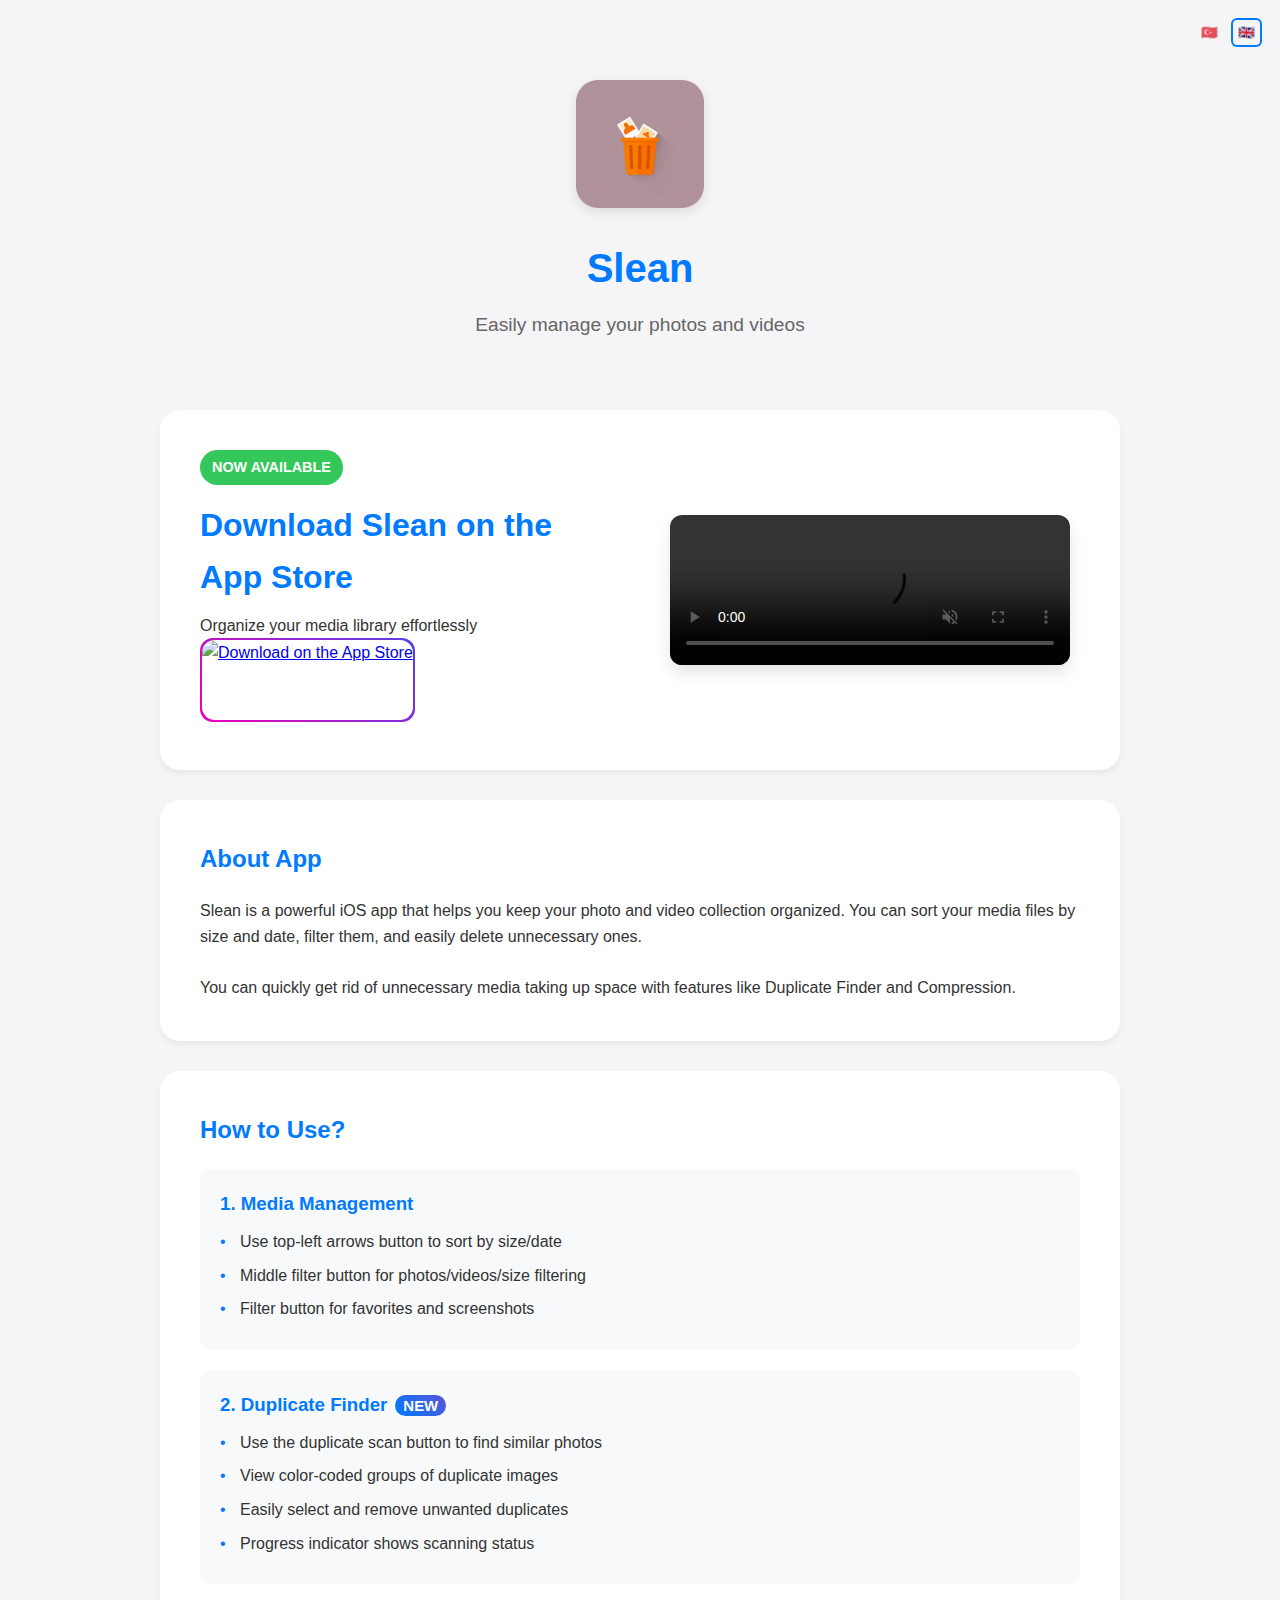
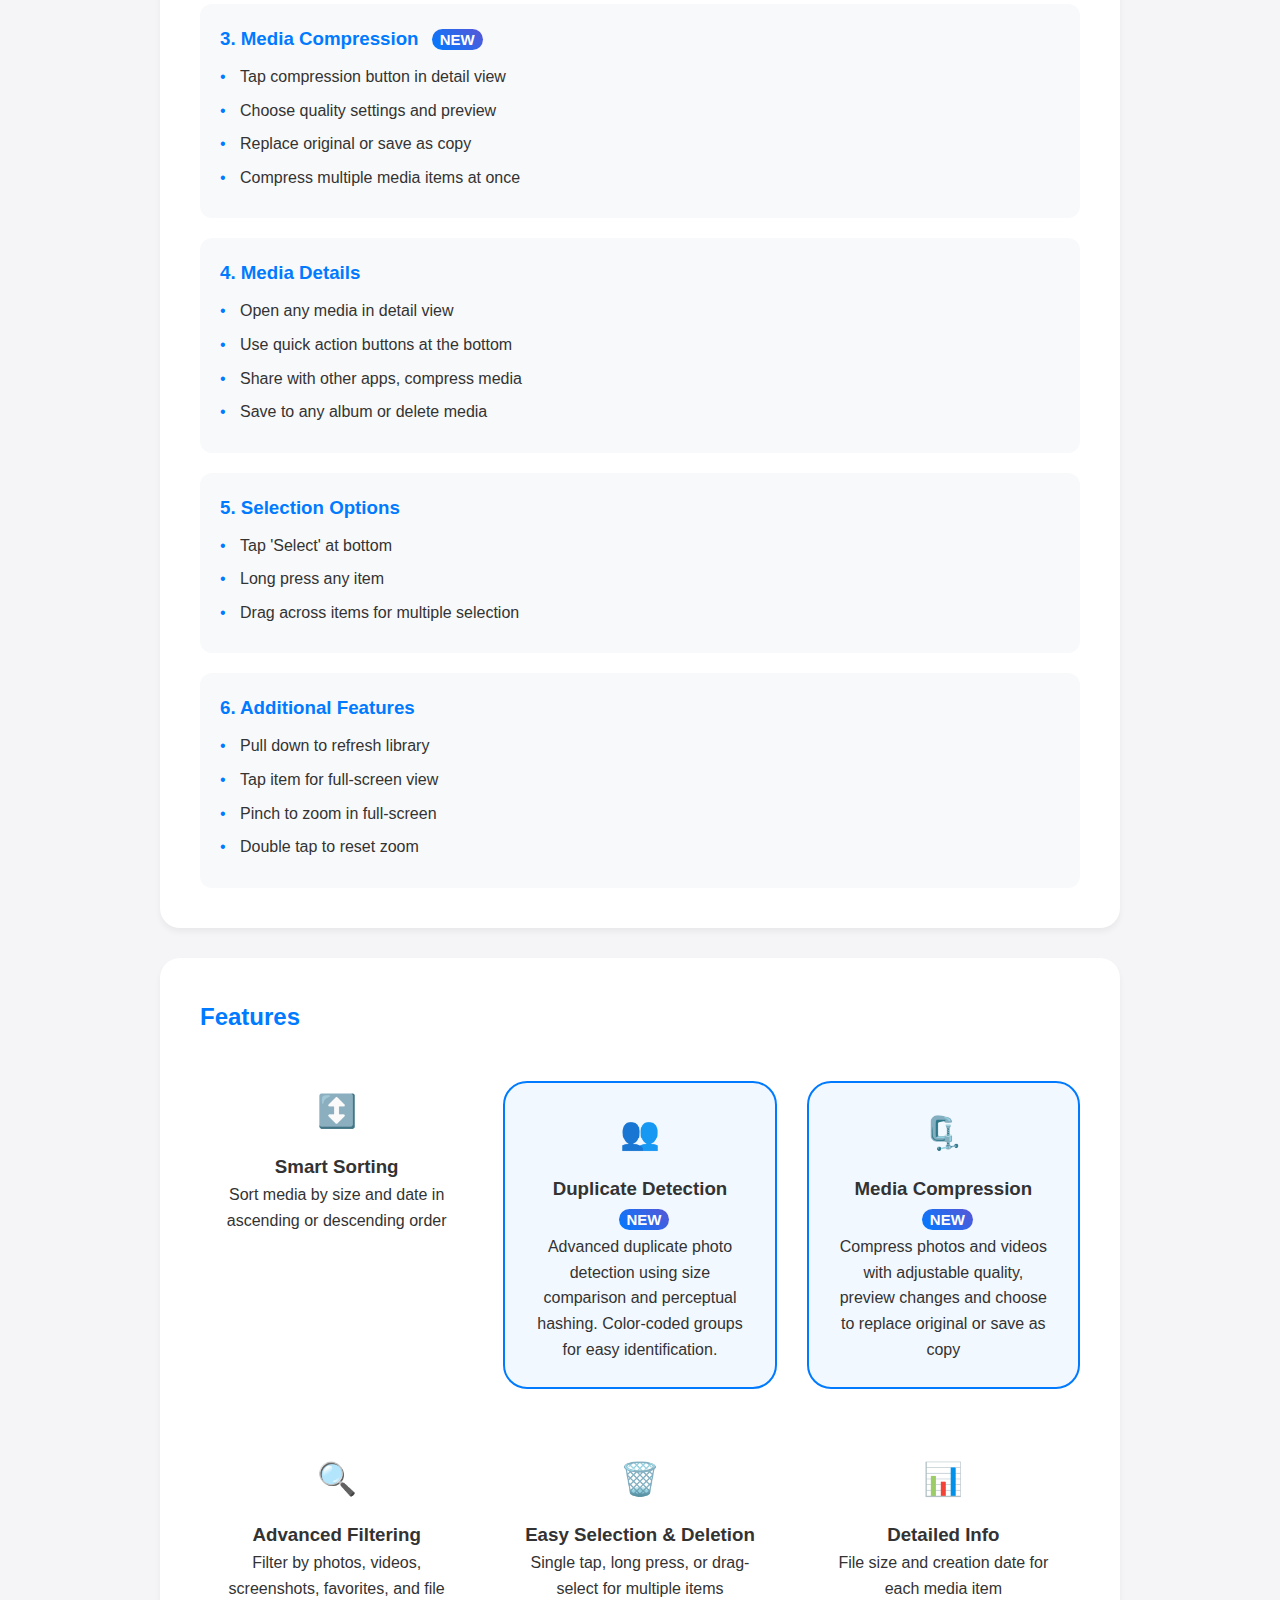
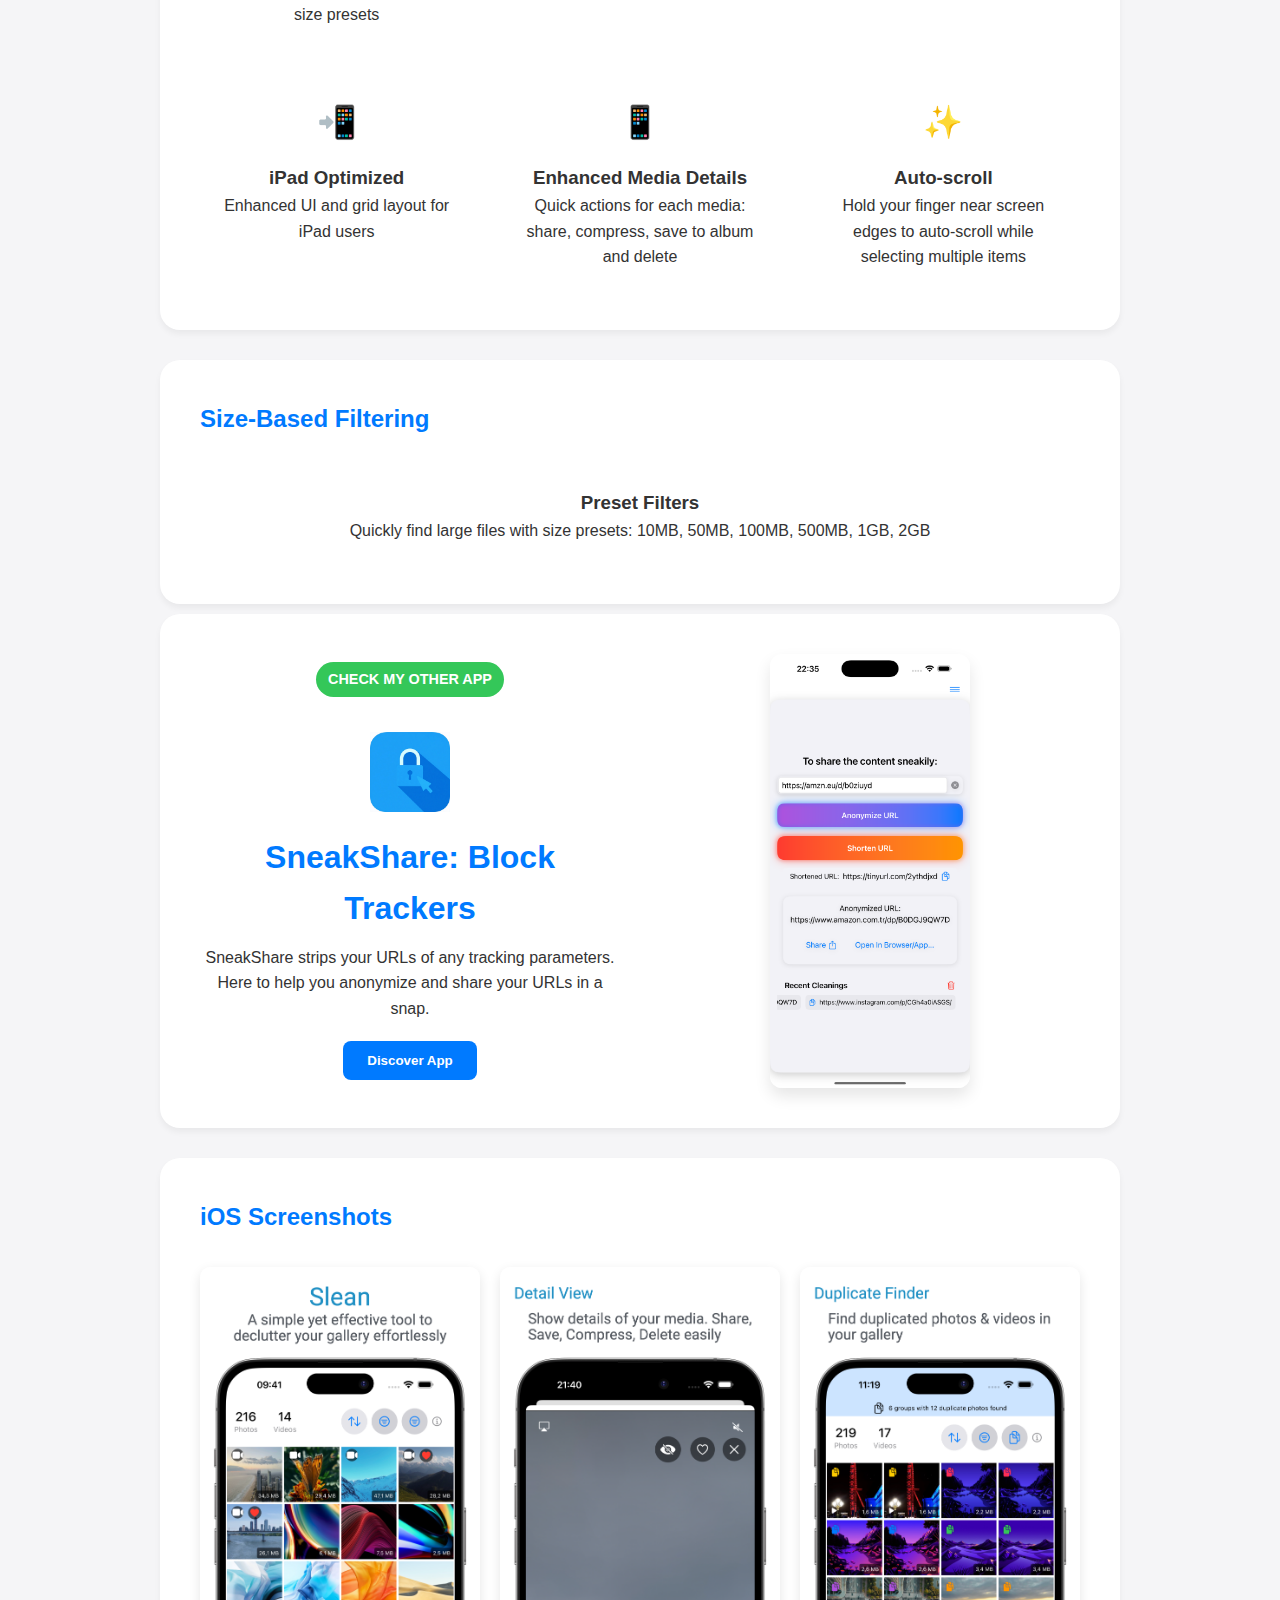
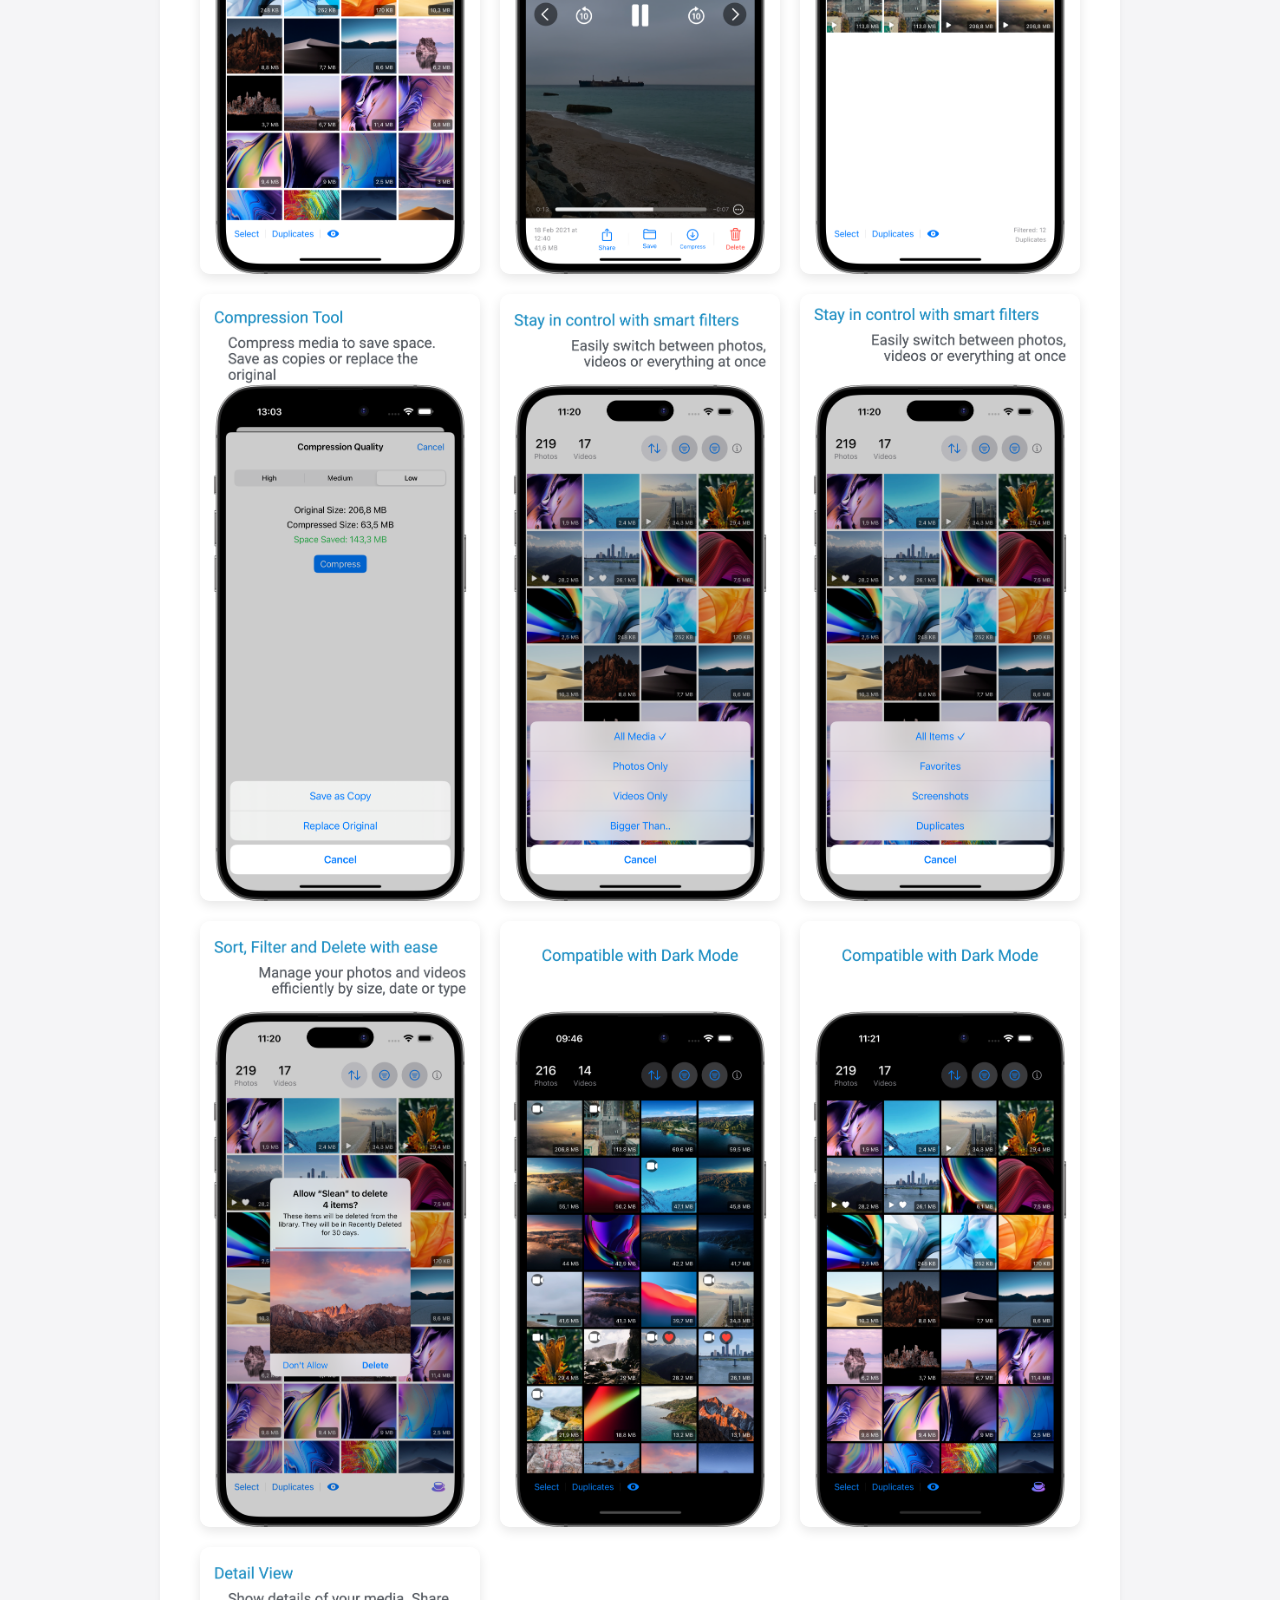
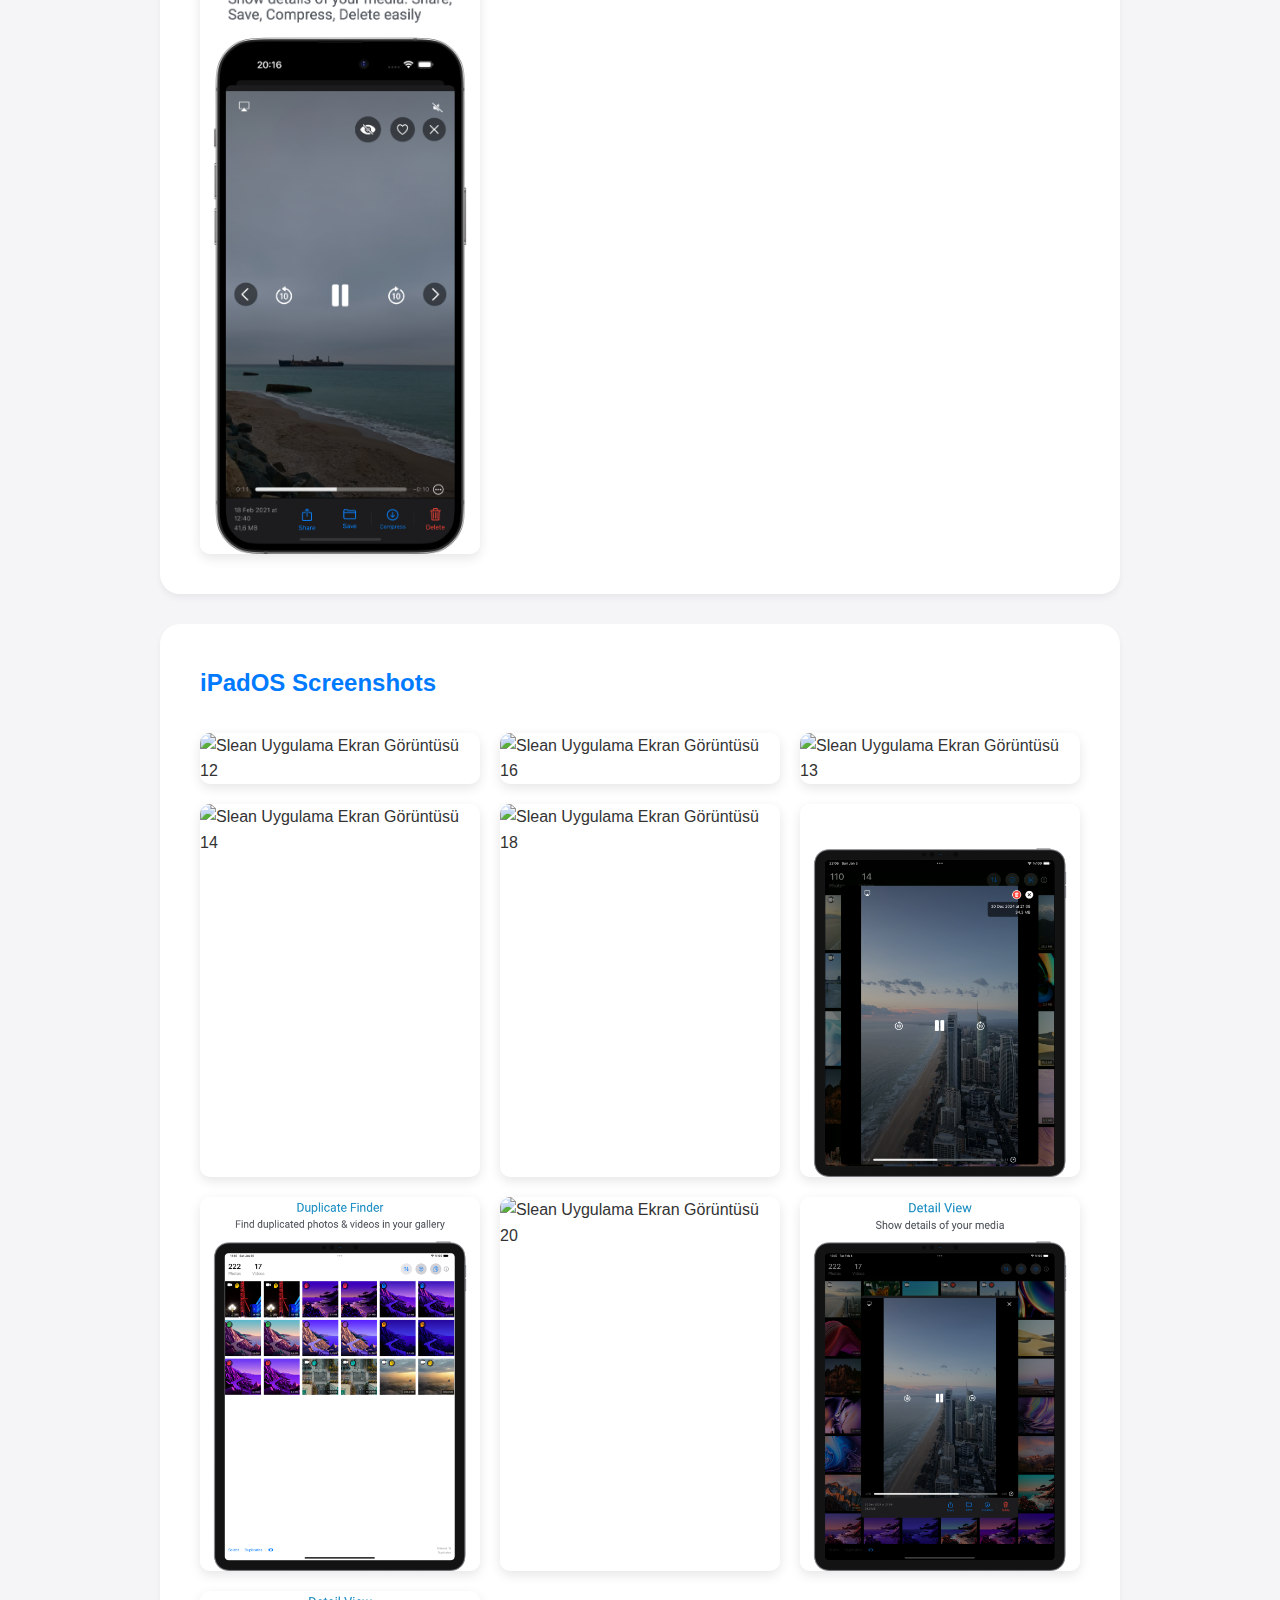
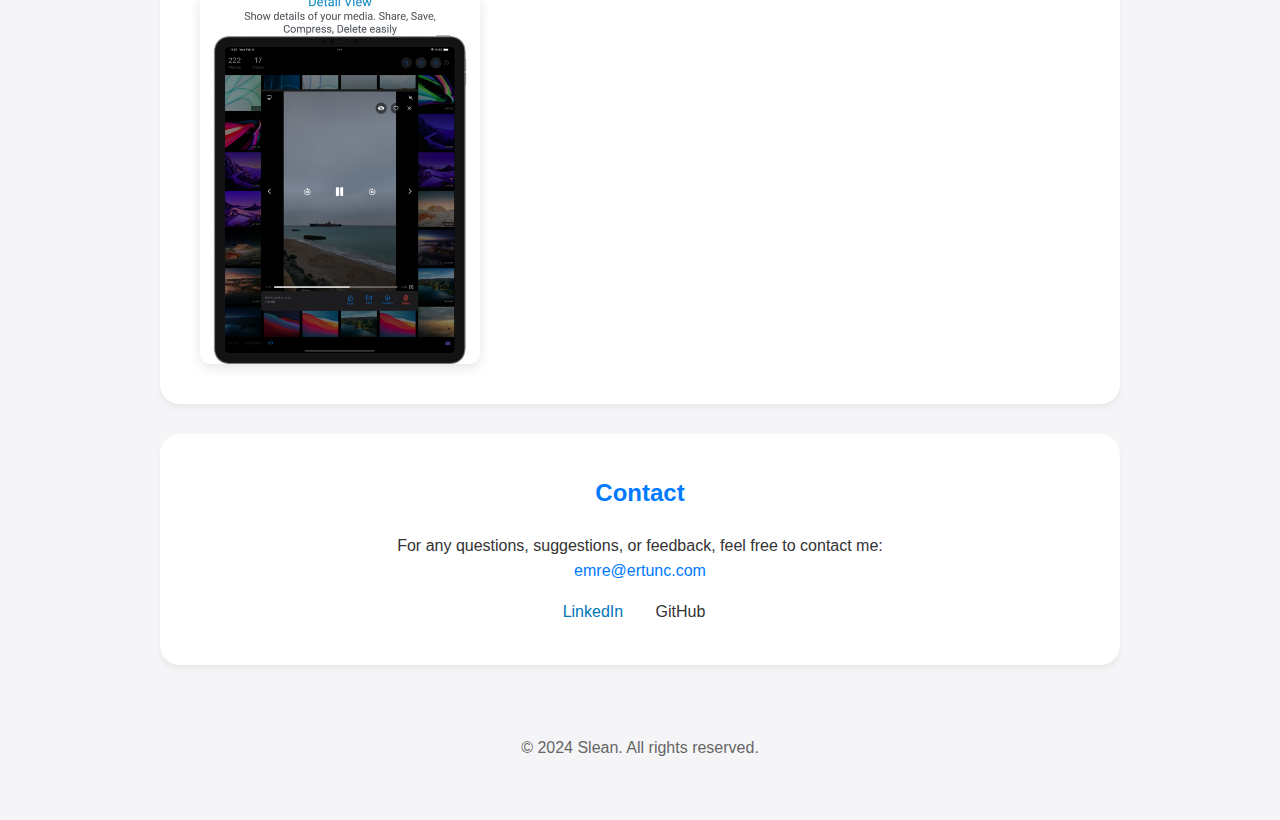
==== commit 2e66f05e: "gradient issue fixed" ====
--- a/index.html
+++ b/index.html
@@ -633,7 +633,7 @@
                             <img src="images/sneakshare-logo.png" alt="SneakShare" style="height: 80px; margin: 20px auto; display: block;">
                             <h2>SneakShare: Link Temizleme</h2>
                             <p>SneakShare, URL'lerinizi izleme parametrelerinden arındırır. SneakShare, URL'lerinizi hızlıca anonimleştirmenize ve paylaşmanıza yardımcı olmak için burada.</p>
-                            <a href="https://emreertunc.github.io/sneakshareapp/" target="_blank" rel="noopener noreferrer" class="store-button" style="display: block; text-align: center;">
+                            <a href="https://emreertunc.github.io/sneakshareapp/" target="_blank" rel="noopener noreferrer" style="display: block; text-align: center;">
                                 <button style="background: var(--primary-color); color: white; padding: 12px 24px; border: none; border-radius: 8px; font-weight: 600; margin-top: 20px; cursor: pointer;">
                                     Uygulamayı Keşfet
                                 </button>
@@ -884,7 +884,7 @@
                             <img src="images/sneakshare-logo.png" alt="SneakShare" style="height: 80px; margin: 20px auto; display: block;">
                             <h2>SneakShare: Block Trackers</h2>
                             <p>SneakShare strips your URLs of any tracking parameters. Here to help you anonymize and share your URLs in a snap.</p>
-                            <a href="https://emreertunc.github.io/sneakshareapp/" target="_blank" rel="noopener noreferrer" class="store-button" style="display: block; text-align: center;">
+                            <a href="https://emreertunc.github.io/sneakshareapp/" target="_blank" rel="noopener noreferrer" style="display: block; text-align: center;">
                                 <button style="background: var(--primary-color); color: white; padding: 12px 24px; border: none; border-radius: 8px; font-weight: 600; margin-top: 20px; cursor: pointer;">
                                     Discover App
                                 </button>
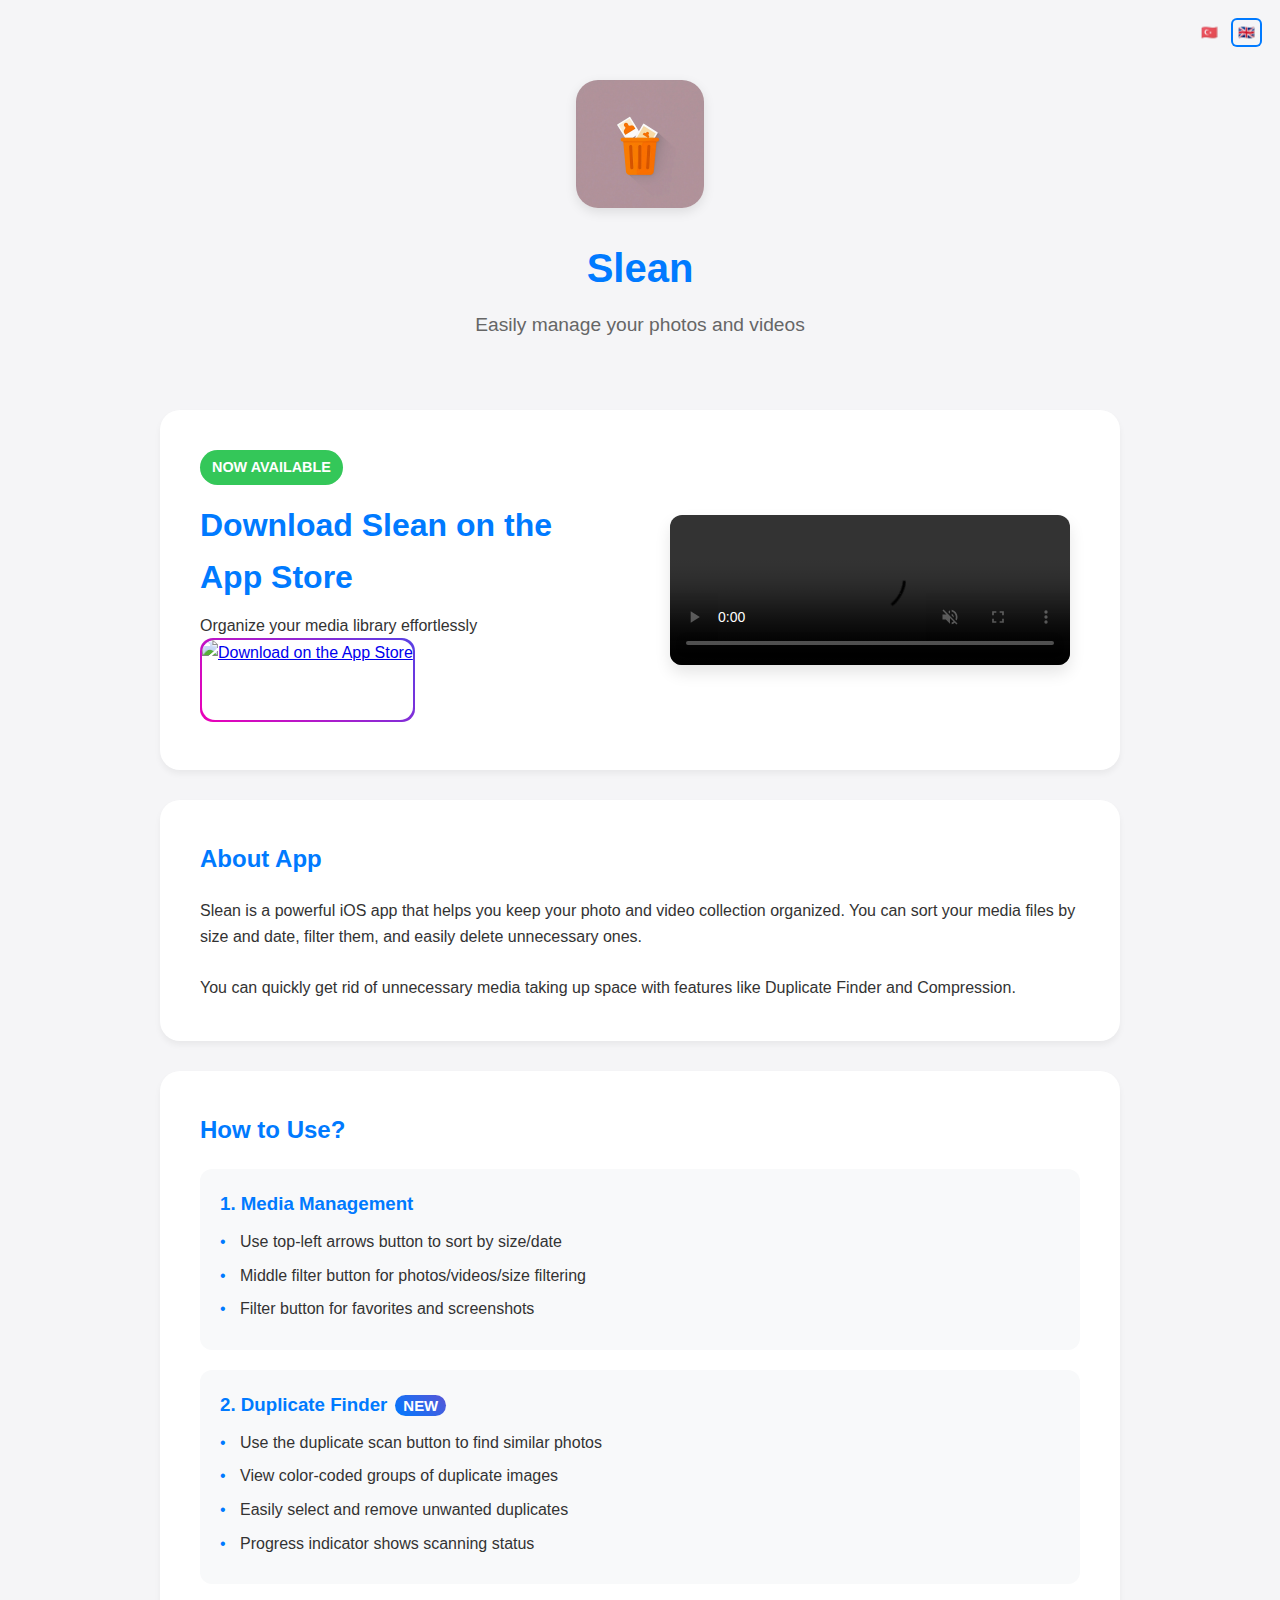
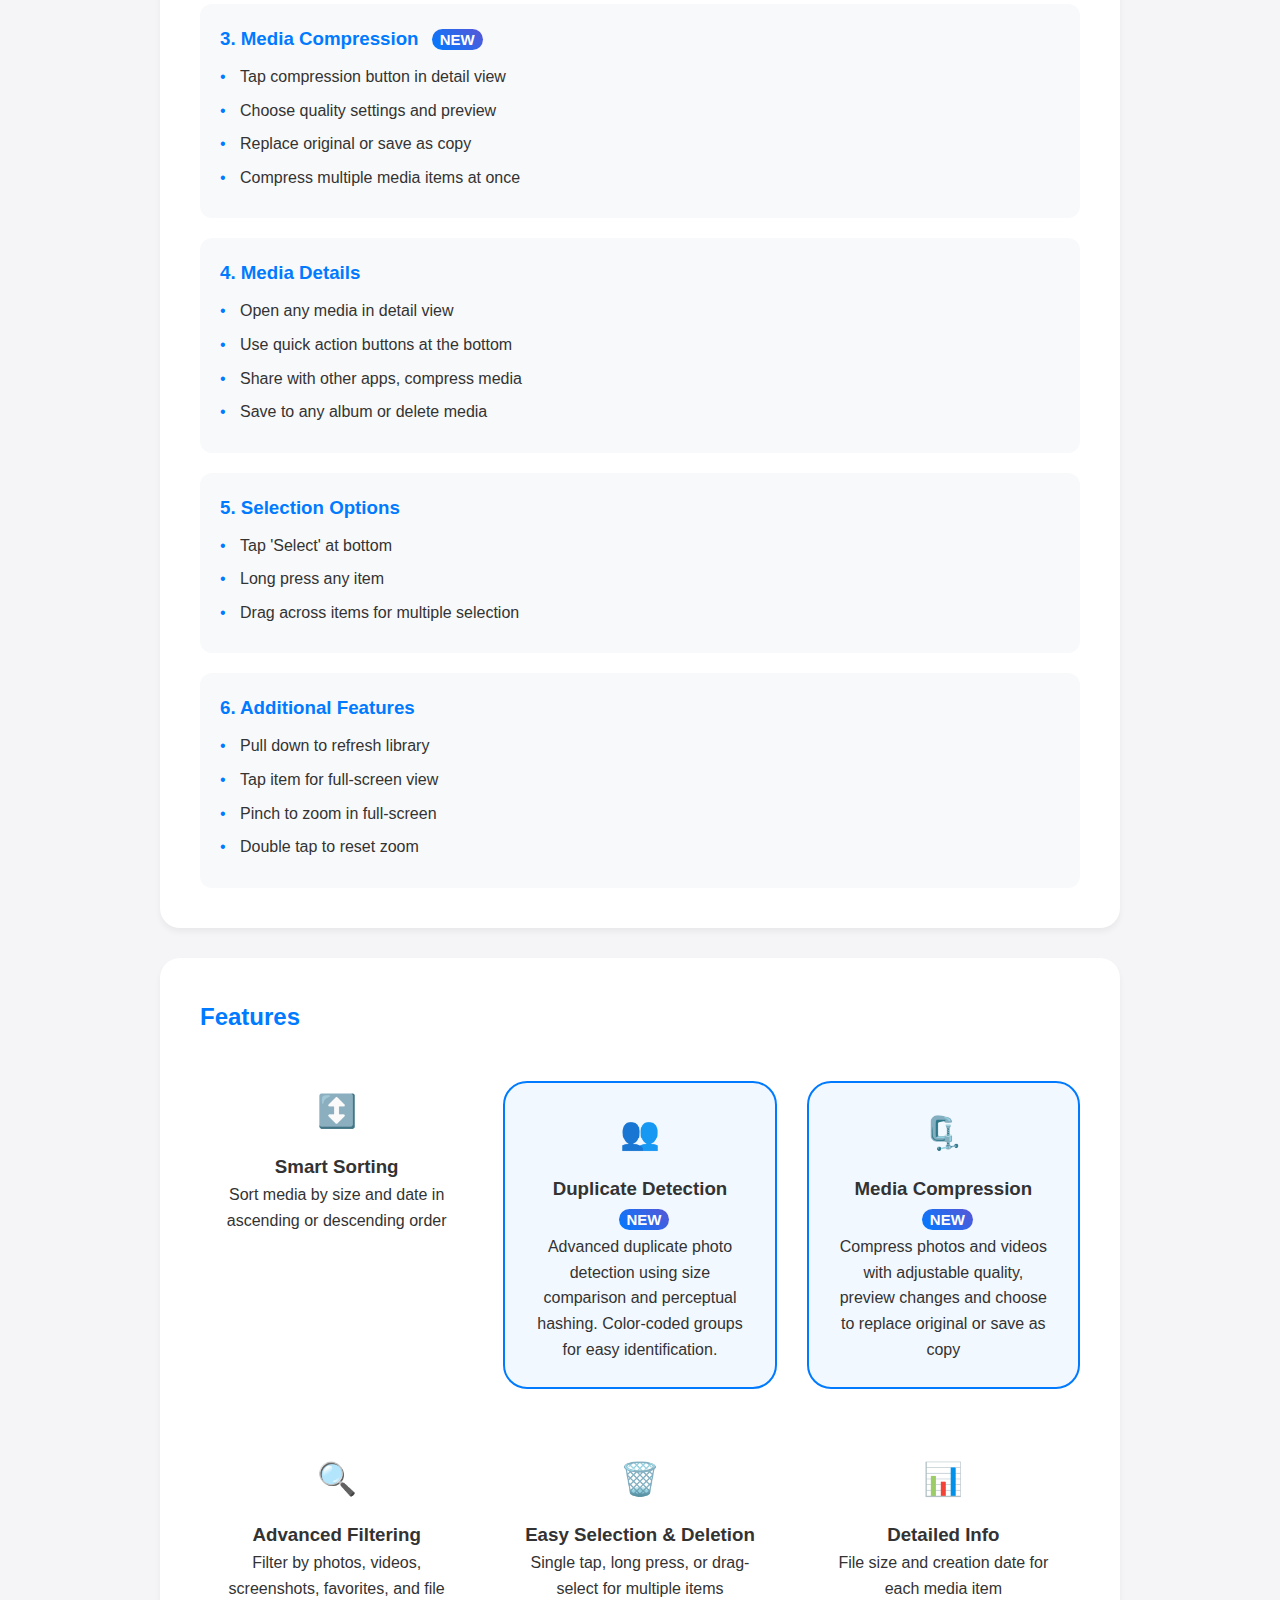
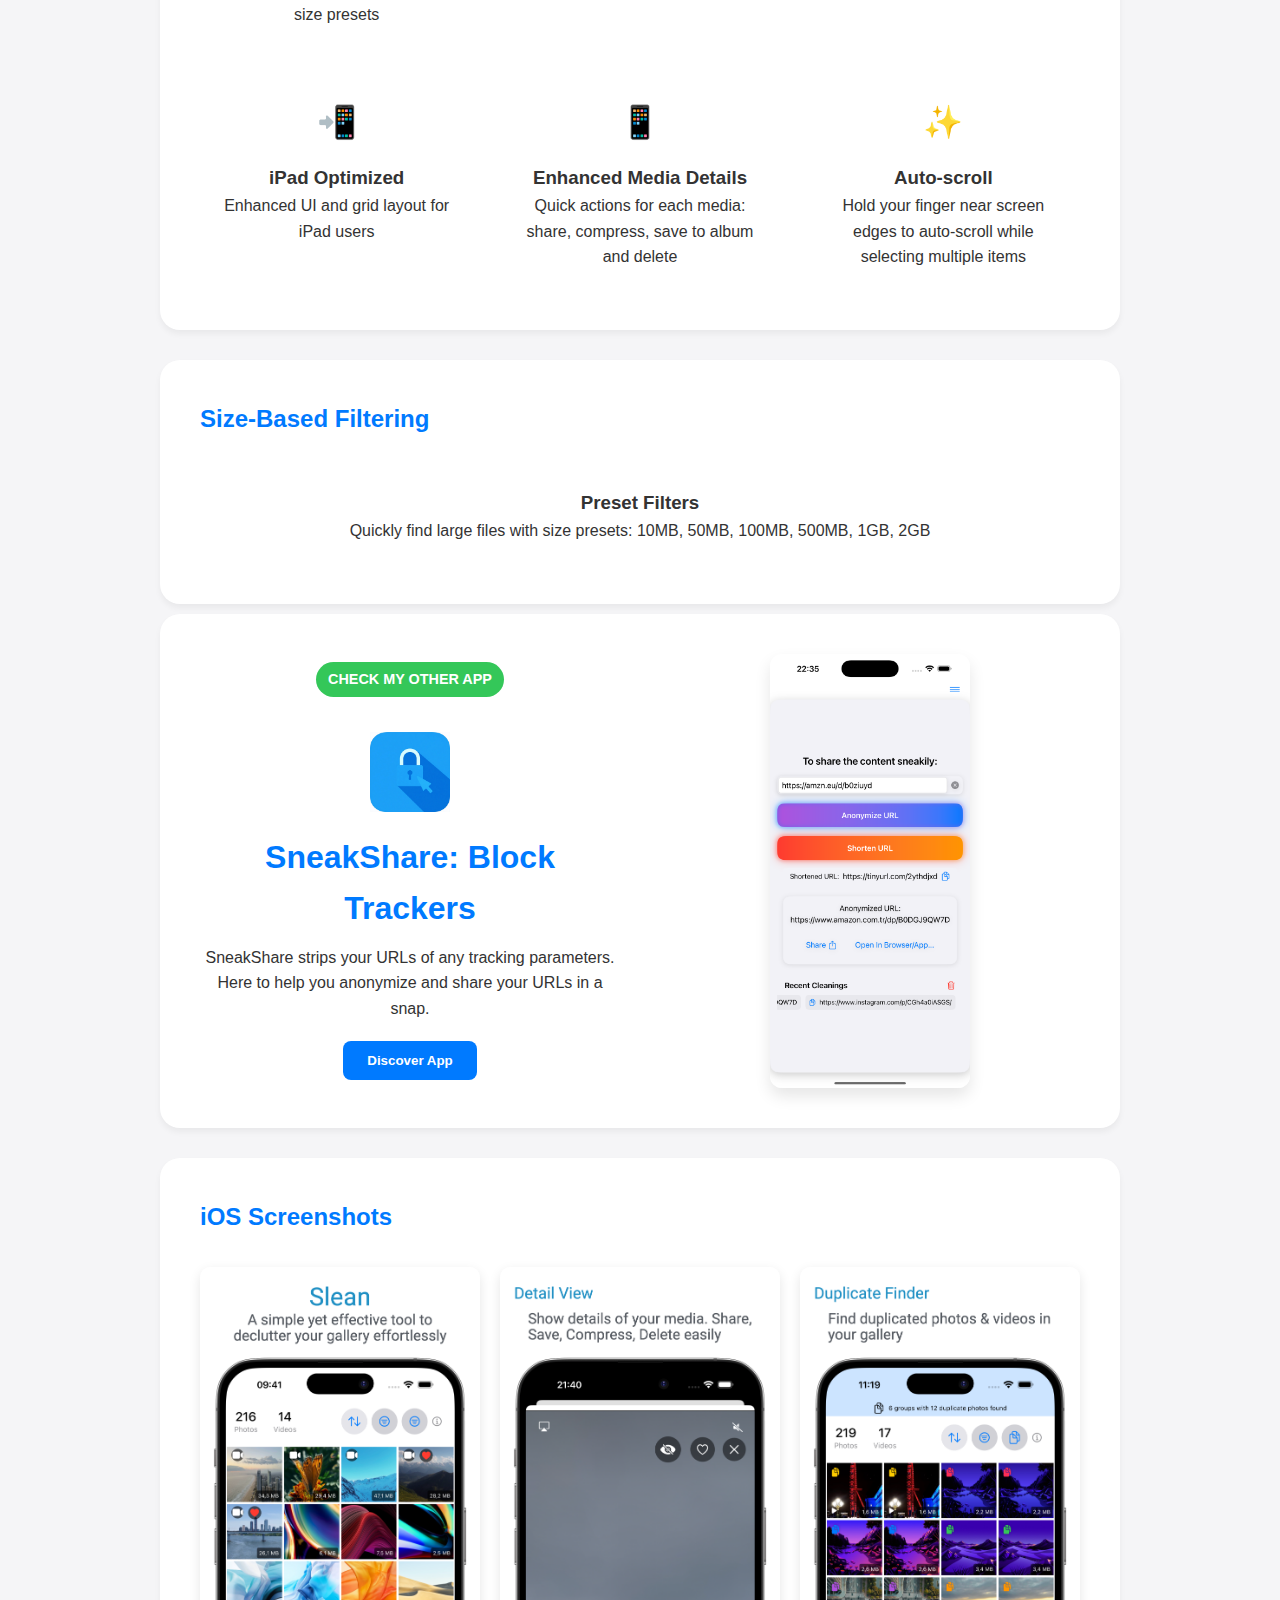
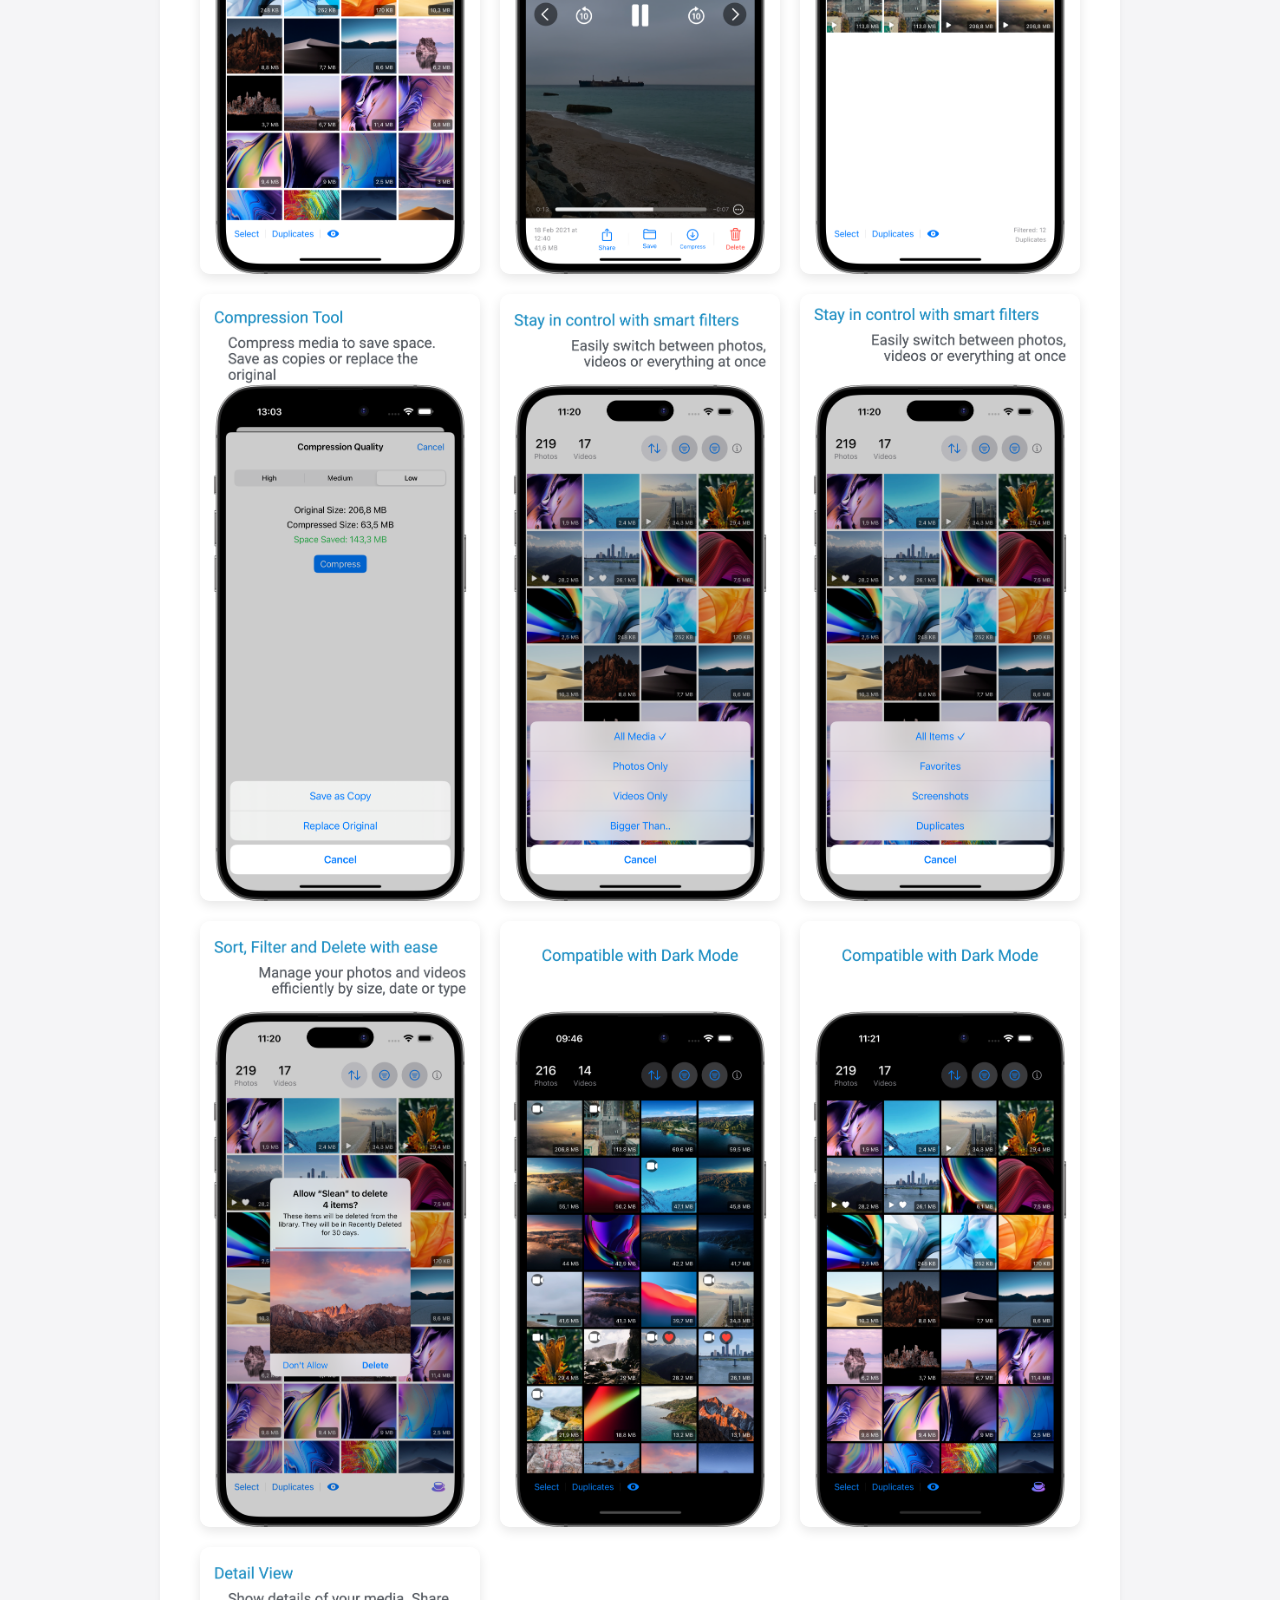
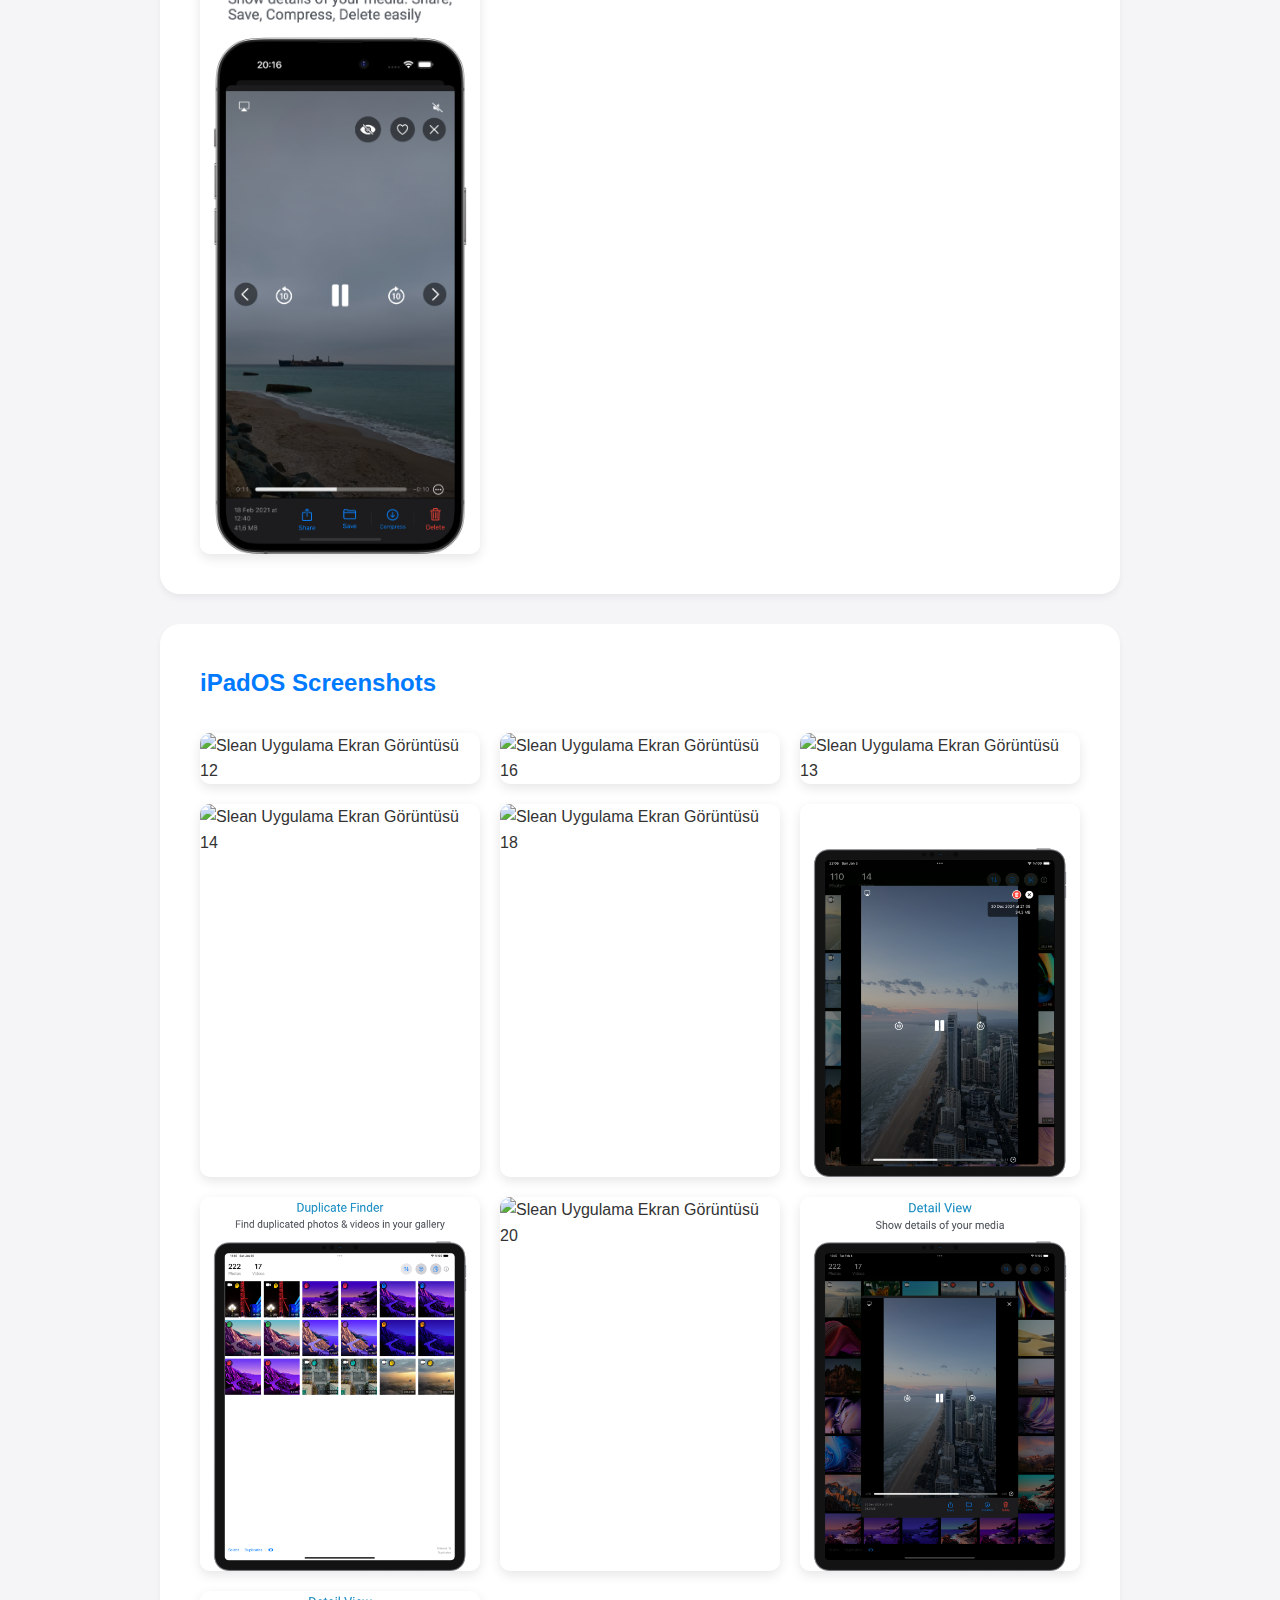
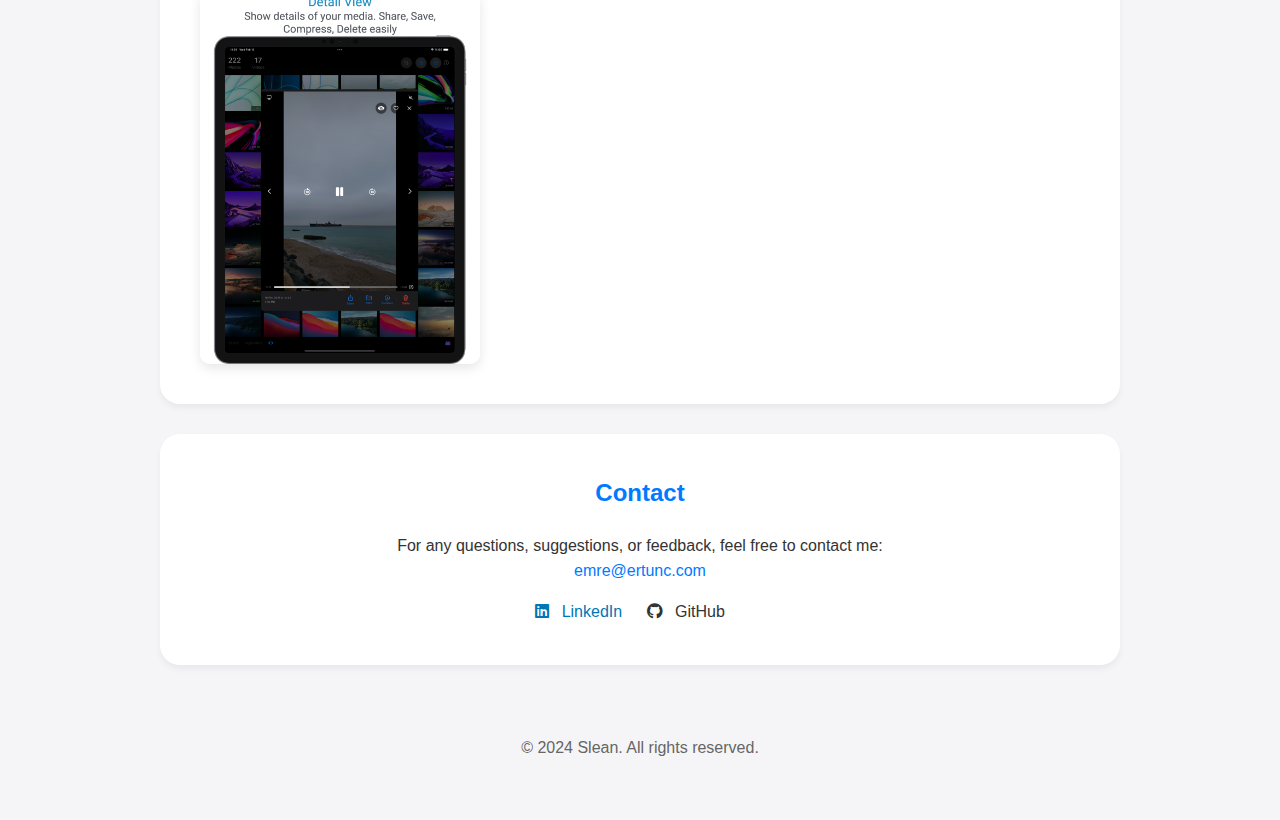
==== commit 6faafc9c: "linkedin and github icons added" ====
--- a/index.html
+++ b/index.html
@@ -5,6 +5,7 @@
     <meta charset="UTF-8">
     <meta name="viewport" content="width=device-width, initial-scale=1.0">
     <title>Slean - Photo and Video Management App</title>
+    <link rel="stylesheet" href="https://cdnjs.cloudflare.com/ajax/libs/font-awesome/5.15.4/css/all.min.css">
     <style>
         :root {
             --primary-color: #007AFF;
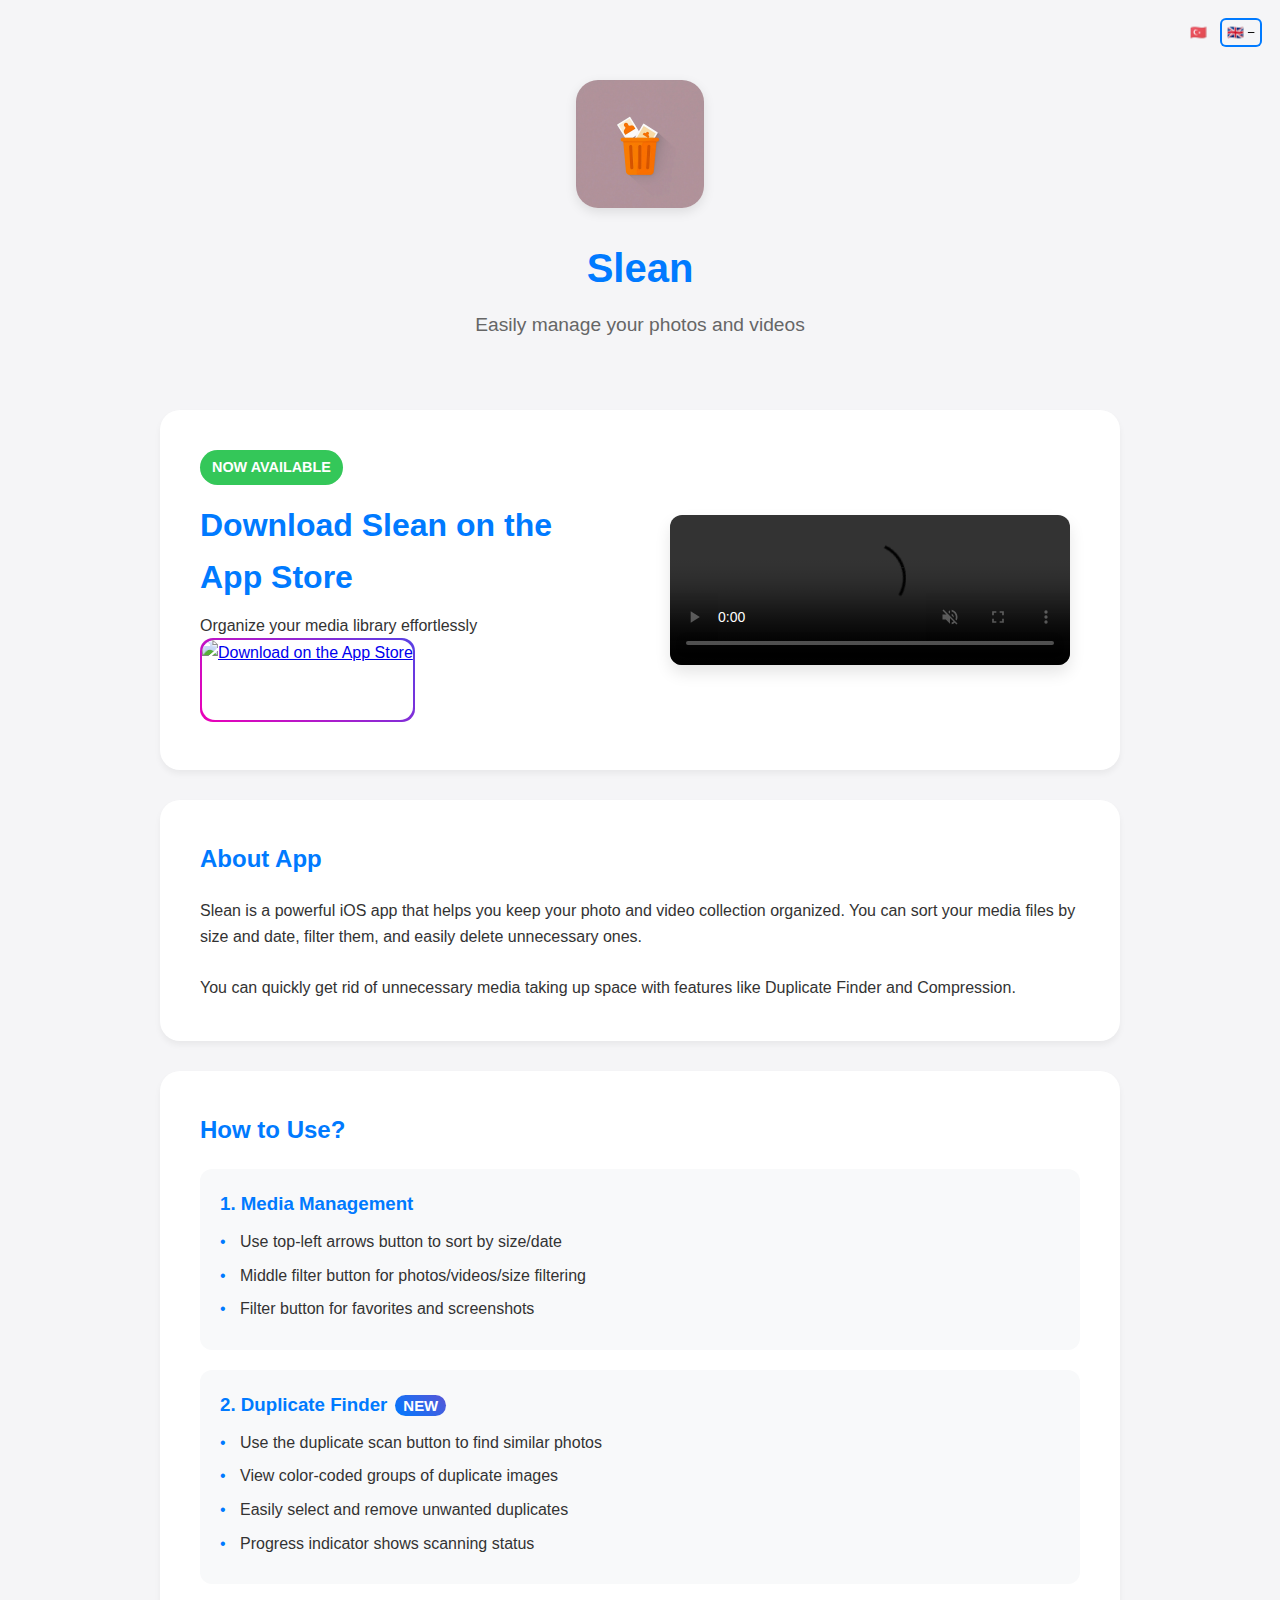
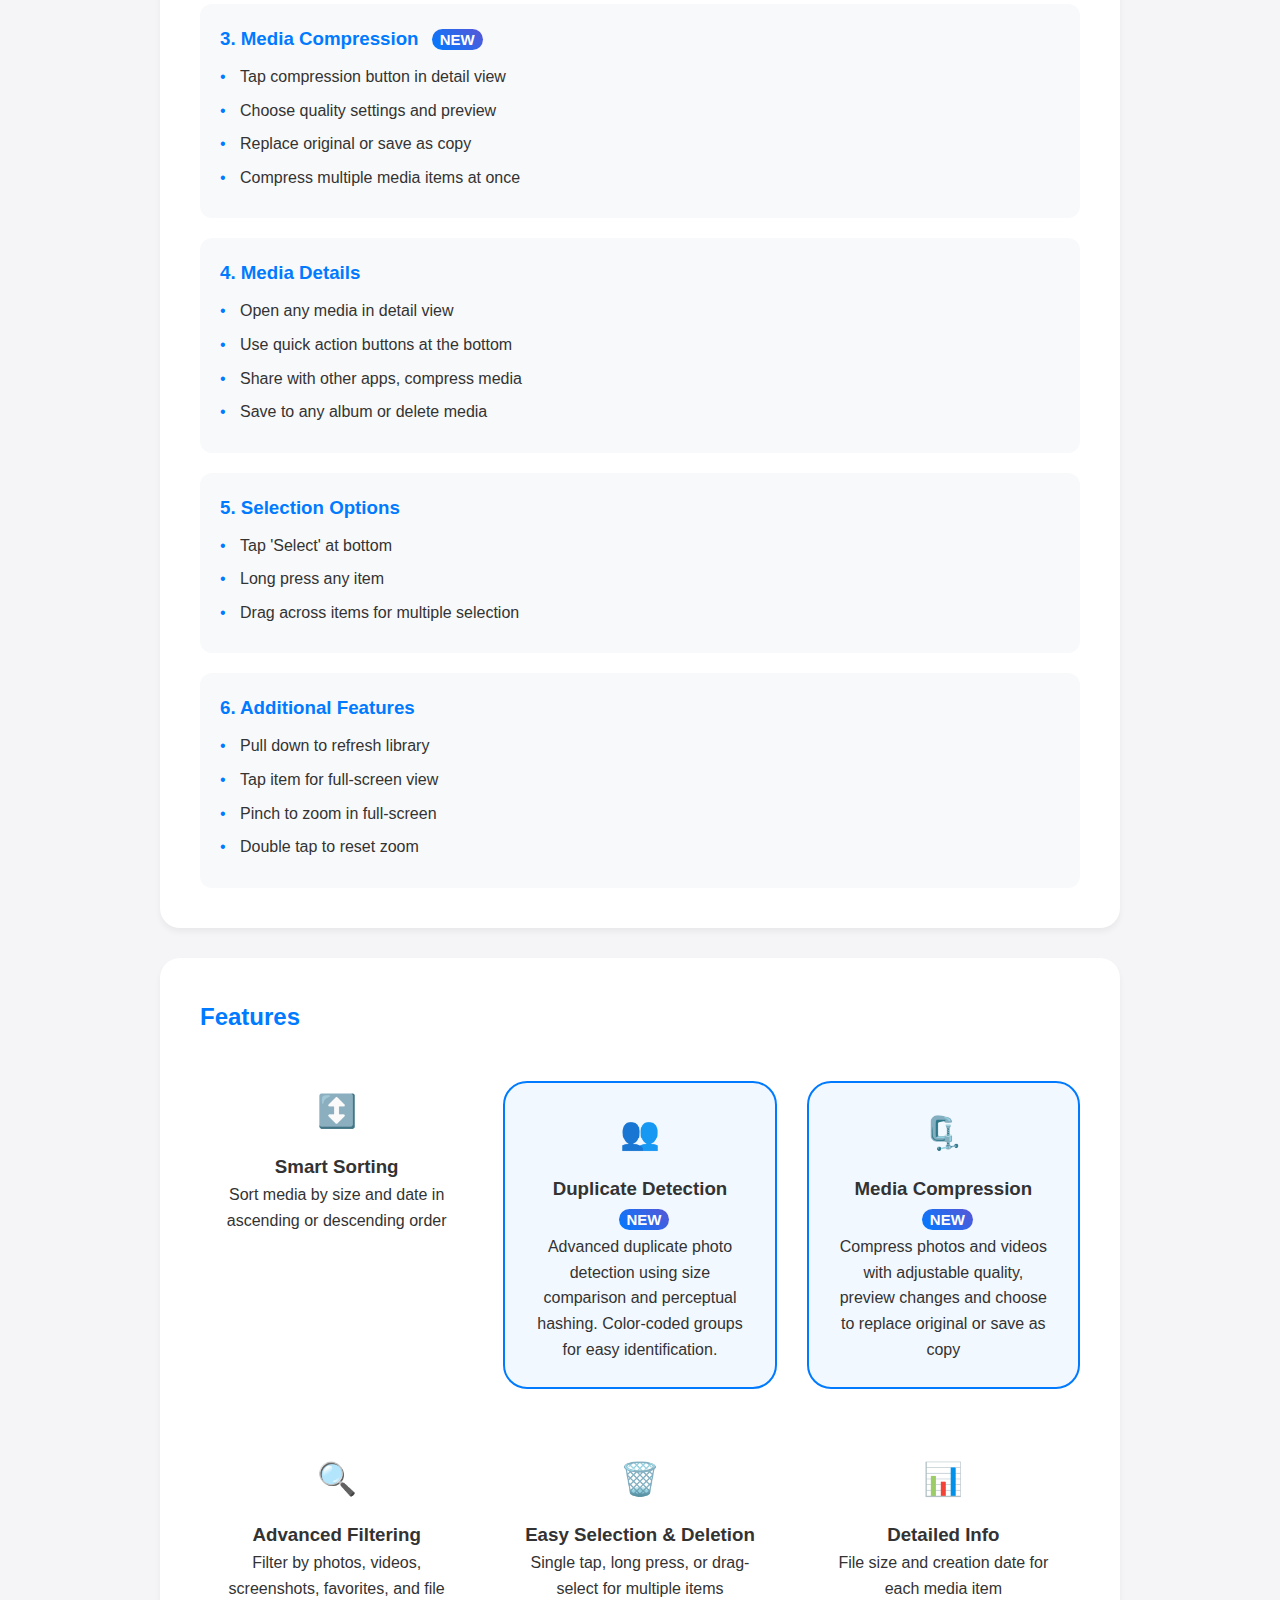
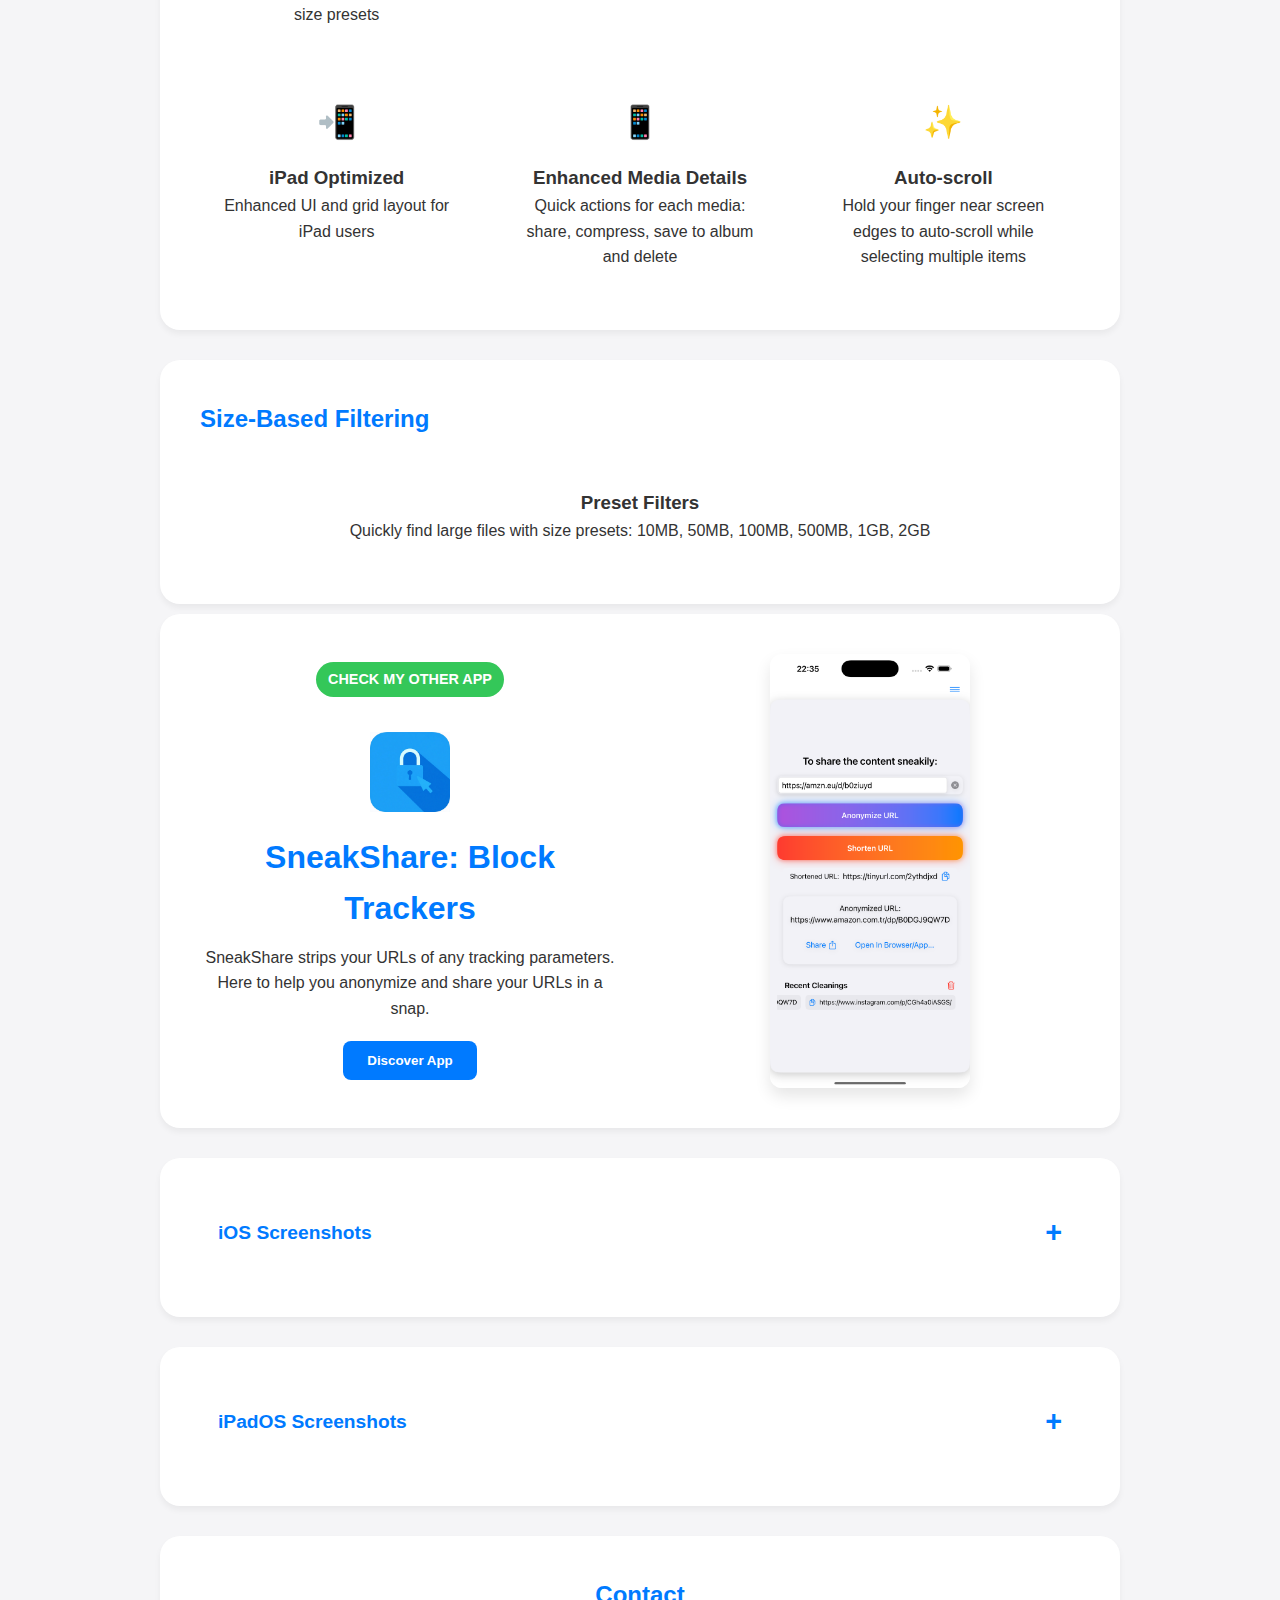
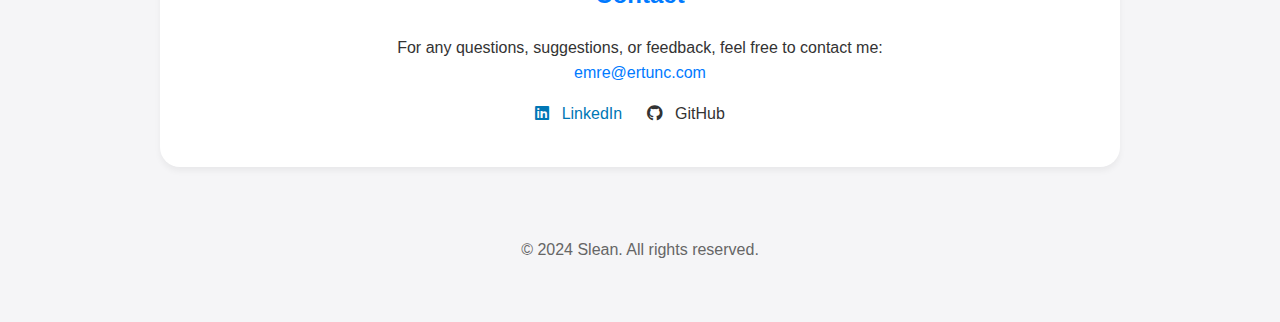
==== commit 3a47e04d: "ios and ipados screenshots sections are now collapsable" ====
--- a/index.html
+++ b/index.html
@@ -451,6 +451,42 @@
         .screenshot:hover {
             opacity: 0.8;
         }
+
+        .collapsible {
+            background-color: var(--section-bg);
+            cursor: pointer;
+            padding: 18px;
+            width: 100%;
+            border: none;
+            text-align: left;
+            outline: none;
+            font-size: 1.2em;
+            border-radius: 20px;
+            margin-bottom: 10px;
+            display: flex;
+            justify-content: space-between;
+            align-items: center;
+            color: var(--primary-color);
+            font-weight: bold;
+        }
+
+        .collapsible:after {
+            content: '\002B';
+            font-size: 1.5em;
+            font-weight: bold;
+        }
+
+        .active:after {
+            content: "\2212";
+        }
+
+        .collapsible-content {
+            max-height: 0;
+            overflow: hidden;
+            transition: max-height 0.3s ease-out;
+            background-color: var(--section-bg);
+            border-radius: 20px;
+        }
     </style>
 </head>
 
@@ -647,54 +683,58 @@
                 </section>
 
                 <section>
-                    <h2>iOS Ekran Görüntüleri</h2>
-                    <div class="screenshots">
-                        <img src="images/iphone_14_pro_max_ss_1.png" alt="Slean Uygulama Ekran Görüntüsü 1"
-                            class="screenshot">
-                        <img src="images/iphone_14_pro_max_ss_4.png" alt="Slean Uygulama Ekran Görüntüsü 5"
-                            class="screenshot">
-                        <img src="images/iphone_14_pro_max_ss_2.png" alt="Slean Uygulama Ekran Görüntüsü 2"
-                            class="screenshot">
-                        <img src="images/iphone_14_pro_max_ss_3.png" alt="Slean Uygulama Ekran Görüntüsü 3"
-                            class="screenshot">
-                        <img src="images/iphone_14_pro_max_ss_6.png" alt="Slean Uygulama Ekran Görüntüsü 7"
-                            class="screenshot">
-                        <img src="images/iphone_14_pro_max_ss_7.png" alt="Slean Uygulama Ekran Görüntüsü 8"
-                            class="screenshot">
-                        <img src="images/iphone_14_pro_max_ss_5.png" alt="Slean Uygulama Ekran Görüntüsü 6"
-                            class="screenshot">
-                        <img src="images/iphone_14_pro_max_ss_8.png" alt="Slean Uygulama Ekran Görüntüsü 9"
-                            class="screenshot">
-                        <img src="images/iphone_14_pro_max_ss_9.png" alt="Slean Uygulama Ekran Görüntüsü 10"
-                            class="screenshot">
-                        <img src="images/iphone_14_pro_max_ss_10.png" alt="Slean Uygulama Ekran Görüntüsü 4"
-                            class="screenshot">
+                    <button type="button" class="collapsible">iOS Ekran Görüntüleri</button>
+                    <div class="collapsible-content">
+                        <div class="screenshots">
+                            <img src="images/iphone_14_pro_max_ss_1.png" alt="Slean Uygulama Ekran Görüntüsü 1"
+                                class="screenshot">
+                            <img src="images/iphone_14_pro_max_ss_4.png" alt="Slean Uygulama Ekran Görüntüsü 5"
+                                class="screenshot">
+                            <img src="images/iphone_14_pro_max_ss_2.png" alt="Slean Uygulama Ekran Görüntüsü 2"
+                                class="screenshot">
+                            <img src="images/iphone_14_pro_max_ss_3.png" alt="Slean Uygulama Ekran Görüntüsü 3"
+                                class="screenshot">
+                            <img src="images/iphone_14_pro_max_ss_6.png" alt="Slean Uygulama Ekran Görüntüsü 7"
+                                class="screenshot">
+                            <img src="images/iphone_14_pro_max_ss_7.png" alt="Slean Uygulama Ekran Görüntüsü 8"
+                                class="screenshot">
+                            <img src="images/iphone_14_pro_max_ss_5.png" alt="Slean Uygulama Ekran Görüntüsü 6"
+                                class="screenshot">
+                            <img src="images/iphone_14_pro_max_ss_8.png" alt="Slean Uygulama Ekran Görüntüsü 9"
+                                class="screenshot">
+                            <img src="images/iphone_14_pro_max_ss_9.png" alt="Slean Uygulama Ekran Görüntüsü 10"
+                                class="screenshot">
+                            <img src="images/iphone_14_pro_max_ss_10.png" alt="Slean Uygulama Ekran Görüntüsü 4"
+                                class="screenshot">
+                        </div>
                     </div>
                 </section>
 
                 <section>
-                    <h2>iPadOS Ekran Görüntüleri</h2>
-                    <div class="screenshots">
-                        <img src="images/ipad_pro_13_inch_ss_1.png" alt="Slean Uygulama Ekran Görüntüsü 12"
-                            class="screenshot">
-                        <img src="images/ipad_pro_13_inch_ss_4.png" alt="Slean Uygulama Ekran Görüntüsü 16"
-                            class="screenshot">
-                        <img src="images/ipad_pro_13_inch_ss_2.png" alt="Slean Uygulama Ekran Görüntüsü 13"
-                            class="screenshot">
-                        <img src="images/ipad_pro_13_inch_ss_3.png" alt="Slean Uygulama Ekran Görüntüsü 14"
-                            class="screenshot">
-                        <img src="images/ipad_pro_13_inch_ss_6.png" alt="Slean Uygulama Ekran Görüntüsü 18"
-                            class="screenshot">
-                        <img src="images/ipad_pro_13_inch_ss_7.png" alt="Slean Uygulama Ekran Görüntüsü 19"
-                            class="screenshot">
-                        <img src="images/ipad_pro_13_inch_ss_5.png" alt="Slean Uygulama Ekran Görüntüsü 17"
-                            class="screenshot">
-                        <img src="images/ipad_pro_13_inch_ss_8.png" alt="Slean Uygulama Ekran Görüntüsü 20"
-                            class="screenshot">
-                        <img src="images/ipad_pro_13_inch_ss_9.png" alt="Slean Uygulama Ekran Görüntüsü 21"
-                            class="screenshot">
-                        <img src="images/ipad_pro_13_inch_ss_10.png" alt="Slean Uygulama Ekran Görüntüsü 15"
-                            class="screenshot">
+                    <button type="button" class="collapsible">iPadOS Ekran Görüntüleri</button>
+                    <div class="collapsible-content">
+                        <div class="screenshots">
+                            <img src="images/ipad_pro_13_inch_ss_1.png" alt="Slean Uygulama Ekran Görüntüsü 12"
+                                class="screenshot">
+                            <img src="images/ipad_pro_13_inch_ss_4.png" alt="Slean Uygulama Ekran Görüntüsü 16"
+                                class="screenshot">
+                            <img src="images/ipad_pro_13_inch_ss_2.png" alt="Slean Uygulama Ekran Görüntüsü 13"
+                                class="screenshot">
+                            <img src="images/ipad_pro_13_inch_ss_3.png" alt="Slean Uygulama Ekran Görüntüsü 14"
+                                class="screenshot">
+                            <img src="images/ipad_pro_13_inch_ss_6.png" alt="Slean Uygulama Ekran Görüntüsü 18"
+                                class="screenshot">
+                            <img src="images/ipad_pro_13_inch_ss_7.png" alt="Slean Uygulama Ekran Görüntüsü 19"
+                                class="screenshot">
+                            <img src="images/ipad_pro_13_inch_ss_5.png" alt="Slean Uygulama Ekran Görüntüsü 17"
+                                class="screenshot">
+                            <img src="images/ipad_pro_13_inch_ss_8.png" alt="Slean Uygulama Ekran Görüntüsü 20"
+                                class="screenshot">
+                            <img src="images/ipad_pro_13_inch_ss_9.png" alt="Slean Uygulama Ekran Görüntüsü 21"
+                                class="screenshot">
+                            <img src="images/ipad_pro_13_inch_ss_10.png" alt="Slean Uygulama Ekran Görüntüsü 15"
+                                class="screenshot">
+                        </div>
                     </div>
                 </section>
 
@@ -898,54 +938,58 @@
                 </section>
 
                 <section>
-                    <h2>iOS Screenshots</h2>
-                    <div class="screenshots">
-                        <img src="images/iphone_14_pro_max_ss_1.png" alt="Slean Uygulama Ekran Görüntüsü 1"
-                            class="screenshot">
-                        <img src="images/iphone_14_pro_max_ss_4.png" alt="Slean Uygulama Ekran Görüntüsü 5"
-                            class="screenshot">
-                        <img src="images/iphone_14_pro_max_ss_2.png" alt="Slean Uygulama Ekran Görüntüsü 2"
-                            class="screenshot">
-                        <img src="images/iphone_14_pro_max_ss_3.png" alt="Slean Uygulama Ekran Görüntüsü 3"
-                            class="screenshot">
-                        <img src="images/iphone_14_pro_max_ss_6.png" alt="Slean Uygulama Ekran Görüntüsü 7"
-                            class="screenshot">
-                        <img src="images/iphone_14_pro_max_ss_7.png" alt="Slean Uygulama Ekran Görüntüsü 8"
-                            class="screenshot">
-                        <img src="images/iphone_14_pro_max_ss_5.png" alt="Slean Uygulama Ekran Görüntüsü 6"
-                            class="screenshot">
-                        <img src="images/iphone_14_pro_max_ss_8.png" alt="Slean Uygulama Ekran Görüntüsü 9"
-                            class="screenshot">
-                        <img src="images/iphone_14_pro_max_ss_9.png" alt="Slean Uygulama Ekran Görüntüsü 10"
-                            class="screenshot">
-                        <img src="images/iphone_14_pro_max_ss_10.png" alt="Slean Uygulama Ekran Görüntüsü 4"
-                            class="screenshot">
+                    <button type="button" class="collapsible">iOS Screenshots</button>
+                    <div class="collapsible-content">
+                        <div class="screenshots">
+                            <img src="images/iphone_14_pro_max_ss_1.png" alt="Slean Uygulama Ekran Görüntüsü 1"
+                                class="screenshot">
+                            <img src="images/iphone_14_pro_max_ss_4.png" alt="Slean Uygulama Ekran Görüntüsü 5"
+                                class="screenshot">
+                            <img src="images/iphone_14_pro_max_ss_2.png" alt="Slean Uygulama Ekran Görüntüsü 2"
+                                class="screenshot">
+                            <img src="images/iphone_14_pro_max_ss_3.png" alt="Slean Uygulama Ekran Görüntüsü 3"
+                                class="screenshot">
+                            <img src="images/iphone_14_pro_max_ss_6.png" alt="Slean Uygulama Ekran Görüntüsü 7"
+                                class="screenshot">
+                            <img src="images/iphone_14_pro_max_ss_7.png" alt="Slean Uygulama Ekran Görüntüsü 8"
+                                class="screenshot">
+                            <img src="images/iphone_14_pro_max_ss_5.png" alt="Slean Uygulama Ekran Görüntüsü 6"
+                                class="screenshot">
+                            <img src="images/iphone_14_pro_max_ss_8.png" alt="Slean Uygulama Ekran Görüntüsü 9"
+                                class="screenshot">
+                            <img src="images/iphone_14_pro_max_ss_9.png" alt="Slean Uygulama Ekran Görüntüsü 10"
+                                class="screenshot">
+                            <img src="images/iphone_14_pro_max_ss_10.png" alt="Slean Uygulama Ekran Görüntüsü 4"
+                                class="screenshot">
+                        </div>
                     </div>
                 </section>
 
                 <section>
-                    <h2>iPadOS Screenshots</h2>
-                    <div class="screenshots">
-                        <img src="images/ipad_pro_13_inch_ss_1.png" alt="Slean Uygulama Ekran Görüntüsü 12"
-                            class="screenshot">
-                        <img src="images/ipad_pro_13_inch_ss_4.png" alt="Slean Uygulama Ekran Görüntüsü 16"
-                            class="screenshot">
-                        <img src="images/ipad_pro_13_inch_ss_2.png" alt="Slean Uygulama Ekran Görüntüsü 13"
-                            class="screenshot">
-                        <img src="images/ipad_pro_13_inch_ss_3.png" alt="Slean Uygulama Ekran Görüntüsü 14"
-                            class="screenshot">
-                        <img src="images/ipad_pro_13_inch_ss_6.png" alt="Slean Uygulama Ekran Görüntüsü 18"
-                            class="screenshot">
-                        <img src="images/ipad_pro_13_inch_ss_7.png" alt="Slean Uygulama Ekran Görüntüsü 19"
-                            class="screenshot">
-                        <img src="images/ipad_pro_13_inch_ss_5.png" alt="Slean Uygulama Ekran Görüntüsü 17"
-                            class="screenshot">
-                        <img src="images/ipad_pro_13_inch_ss_8.png" alt="Slean Uygulama Ekran Görüntüsü 20"
-                            class="screenshot">
-                        <img src="images/ipad_pro_13_inch_ss_9.png" alt="Slean Uygulama Ekran Görüntüsü 21"
-                            class="screenshot">
-                        <img src="images/ipad_pro_13_inch_ss_10.png" alt="Slean Uygulama Ekran Görüntüsü 15"
-                            class="screenshot">
+                    <button type="button" class="collapsible">iPadOS Screenshots</button>
+                    <div class="collapsible-content">
+                        <div class="screenshots">
+                            <img src="images/ipad_pro_13_inch_ss_1.png" alt="Slean Uygulama Ekran Görüntüsü 12"
+                                class="screenshot">
+                            <img src="images/ipad_pro_13_inch_ss_4.png" alt="Slean Uygulama Ekran Görüntüsü 16"
+                                class="screenshot">
+                            <img src="images/ipad_pro_13_inch_ss_2.png" alt="Slean Uygulama Ekran Görüntüsü 13"
+                                class="screenshot">
+                            <img src="images/ipad_pro_13_inch_ss_3.png" alt="Slean Uygulama Ekran Görüntüsü 14"
+                                class="screenshot">
+                            <img src="images/ipad_pro_13_inch_ss_6.png" alt="Slean Uygulama Ekran Görüntüsü 18"
+                                class="screenshot">
+                            <img src="images/ipad_pro_13_inch_ss_7.png" alt="Slean Uygulama Ekran Görüntüsü 19"
+                                class="screenshot">
+                            <img src="images/ipad_pro_13_inch_ss_5.png" alt="Slean Uygulama Ekran Görüntüsü 17"
+                                class="screenshot">
+                            <img src="images/ipad_pro_13_inch_ss_8.png" alt="Slean Uygulama Ekran Görüntüsü 20"
+                                class="screenshot">
+                            <img src="images/ipad_pro_13_inch_ss_9.png" alt="Slean Uygulama Ekran Görüntüsü 21"
+                                class="screenshot">
+                            <img src="images/ipad_pro_13_inch_ss_10.png" alt="Slean Uygulama Ekran Görüntüsü 15"
+                                class="screenshot">
+                        </div>
                     </div>
                 </section>
 
@@ -1035,6 +1079,22 @@
                 modal.style.display = "none";
             }
         });
+
+        // Collapsible için JavaScript
+        document.addEventListener('DOMContentLoaded', function() {
+            var coll = document.getElementsByClassName("collapsible");
+            for (var i = 0; i < coll.length; i++) {
+                coll[i].addEventListener("click", function() {
+                    this.classList.toggle("active");
+                    var content = this.nextElementSibling;
+                    if (content.style.maxHeight) {
+                        content.style.maxHeight = null;
+                    } else {
+                        content.style.maxHeight = content.scrollHeight + "px";
+                    }
+                });
+            }
+        });
     </script>
 </body>
 
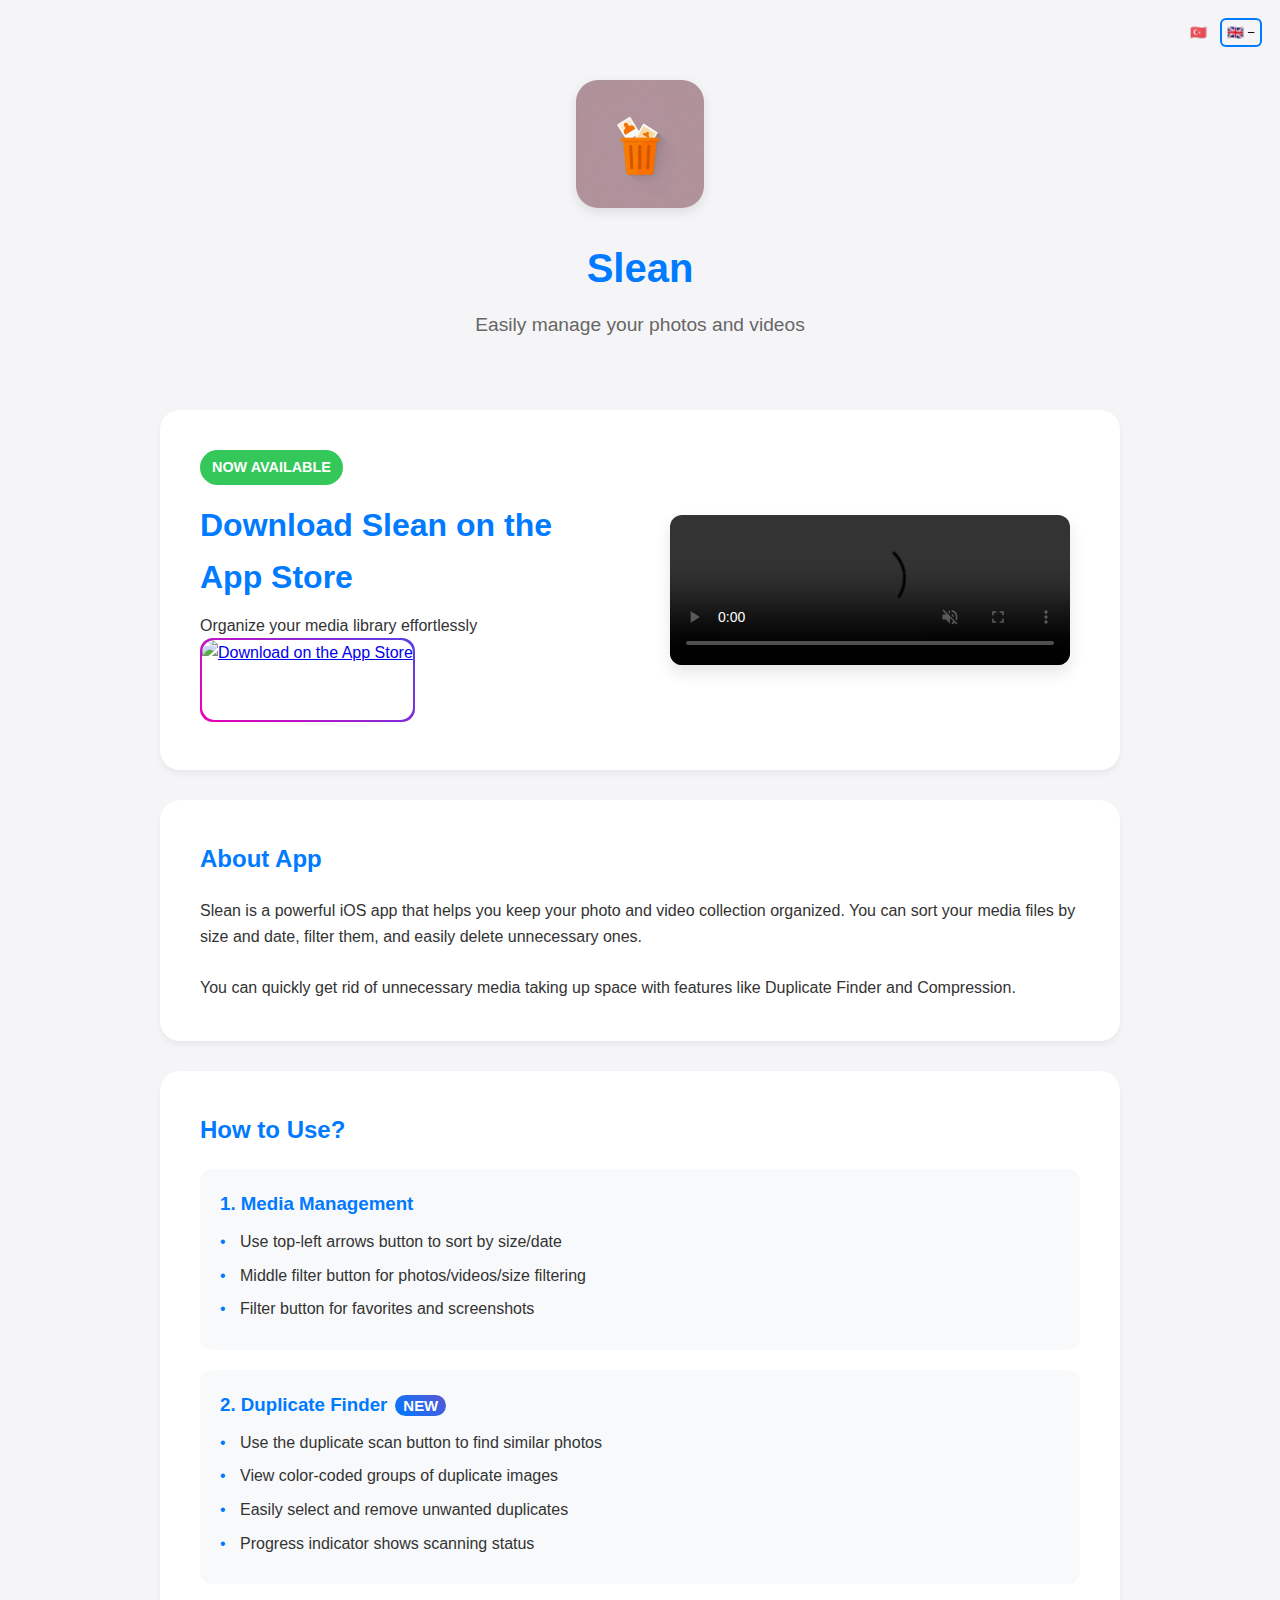
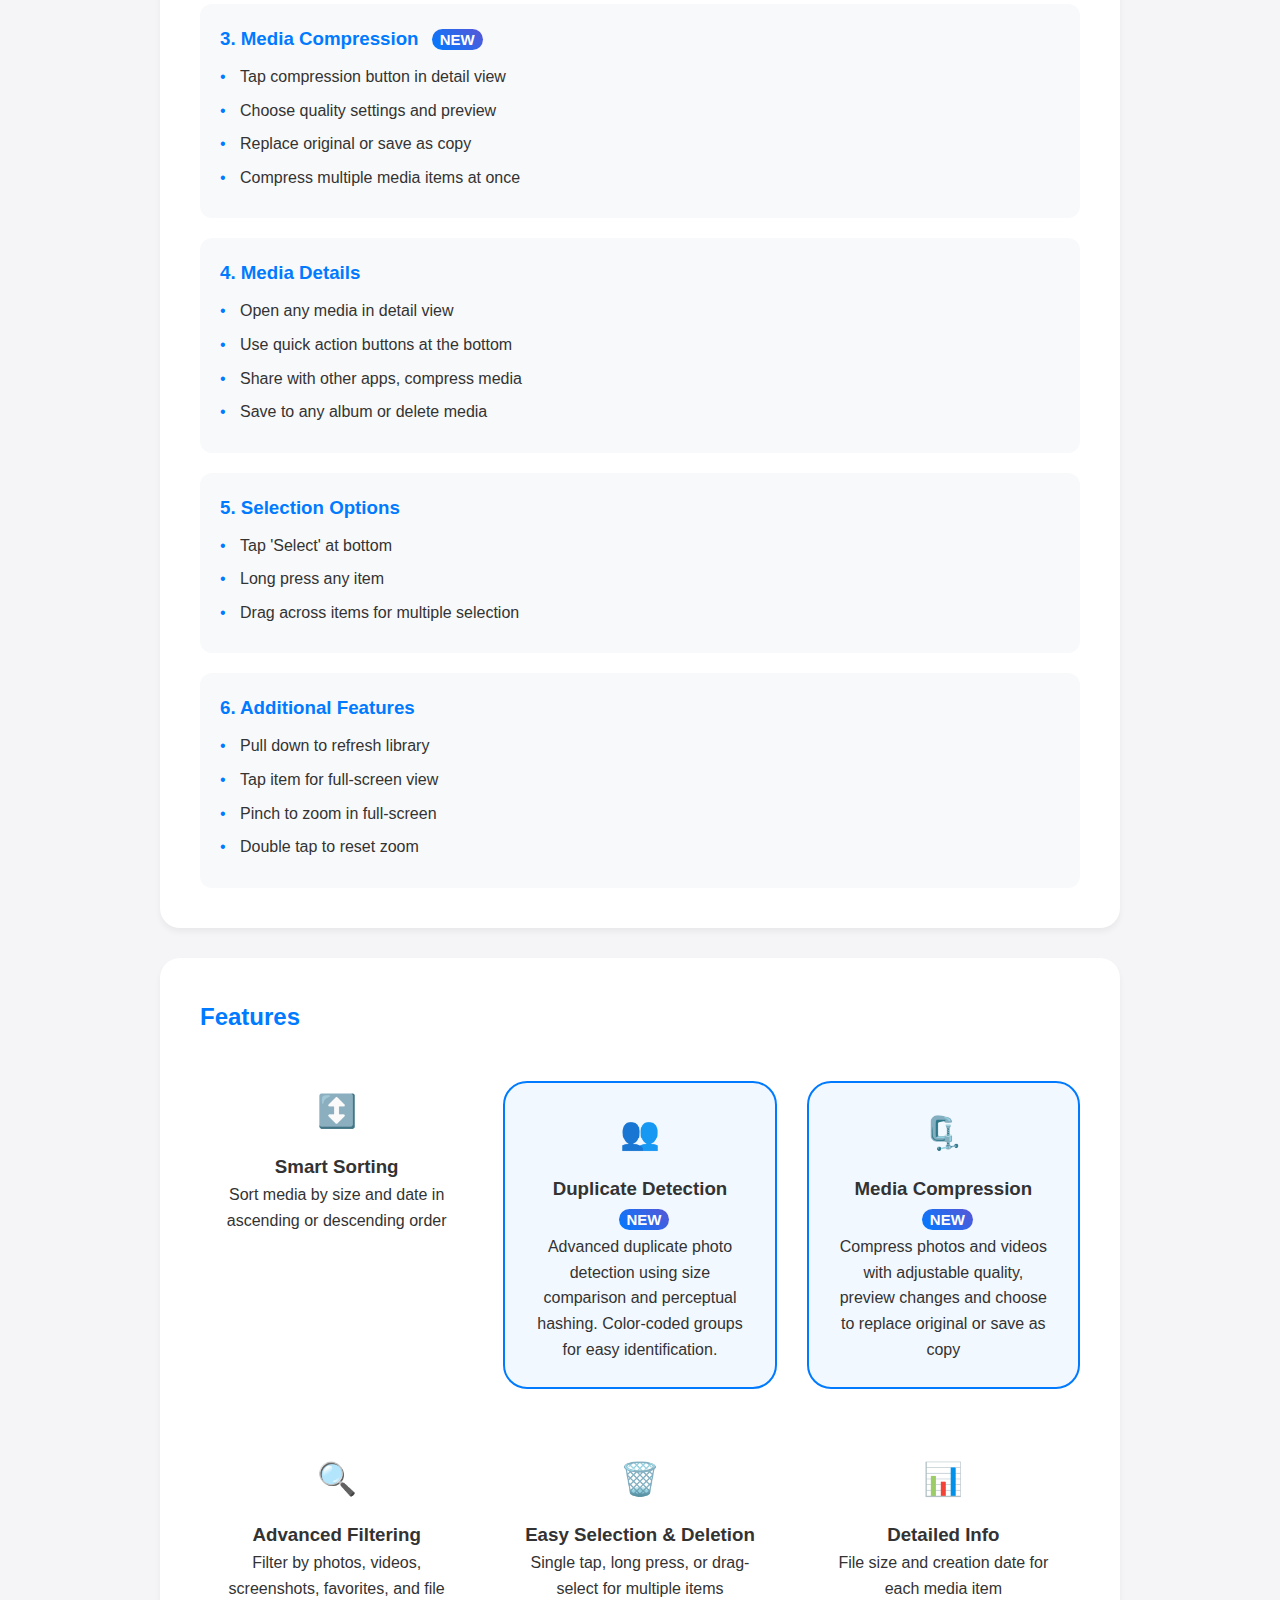
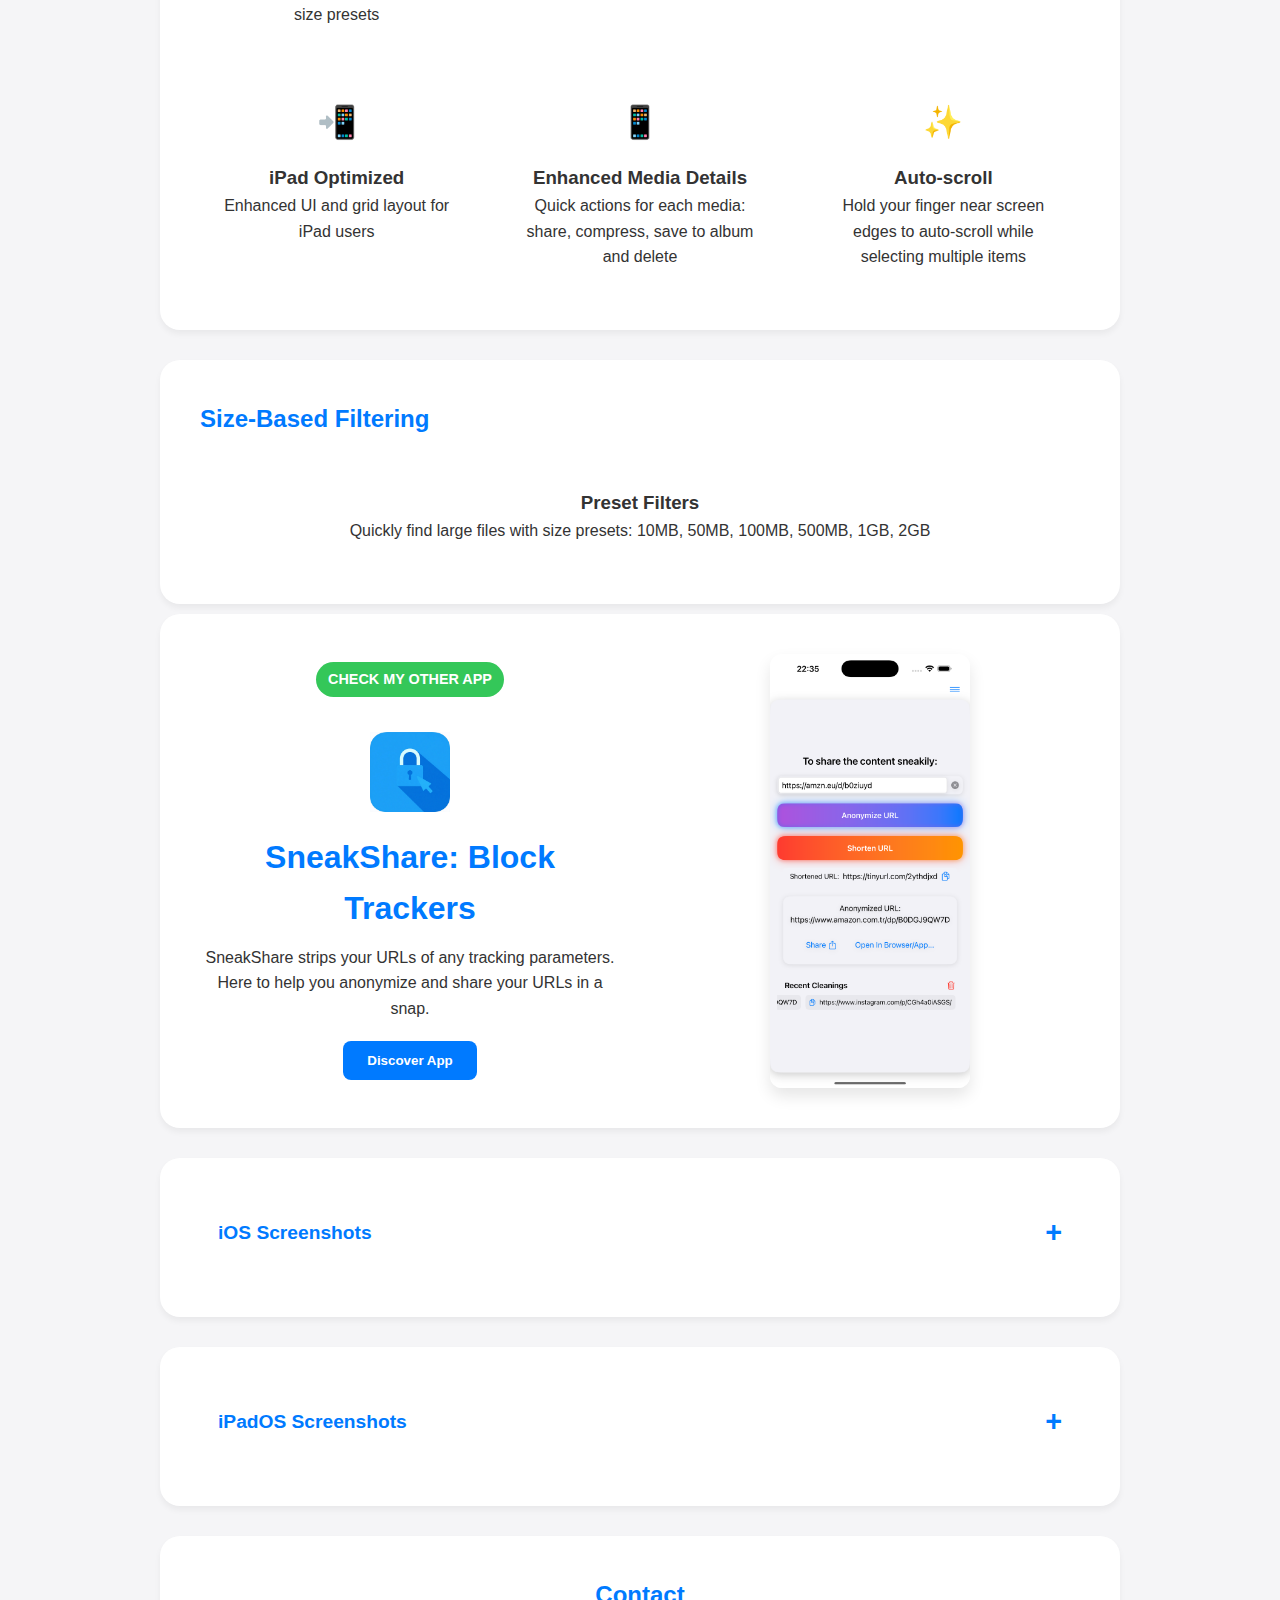
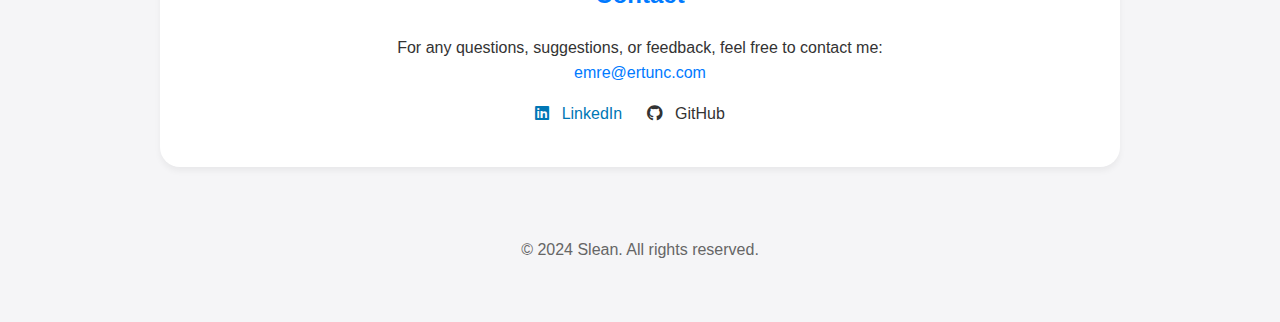
==== commit 59c0e124: "ios and ipados screenshots are now collapsable" ====
--- a/index.html
+++ b/index.html
@@ -1084,15 +1084,19 @@
         document.addEventListener('DOMContentLoaded', function() {
             var coll = document.getElementsByClassName("collapsible");
             for (var i = 0; i < coll.length; i++) {
-                coll[i].addEventListener("click", function() {
-                    this.classList.toggle("active");
-                    var content = this.nextElementSibling;
-                    if (content.style.maxHeight) {
-                        content.style.maxHeight = null;
-                    } else {
-                        content.style.maxHeight = content.scrollHeight + "px";
-                    }
-                });
+                coll[i].addEventListener("click", toggleCollapsible);
+                coll[i].addEventListener("touchstart", toggleCollapsible, {passive: true});
+            }
+
+            function toggleCollapsible(e) {
+                e.preventDefault(); 
+                this.classList.toggle("active");
+                var content = this.nextElementSibling;
+                if (content.style.maxHeight) {
+                    content.style.maxHeight = null;
+                } else {
+                    content.style.maxHeight = content.scrollHeight + "px";
+                }
             }
         });
     </script>
